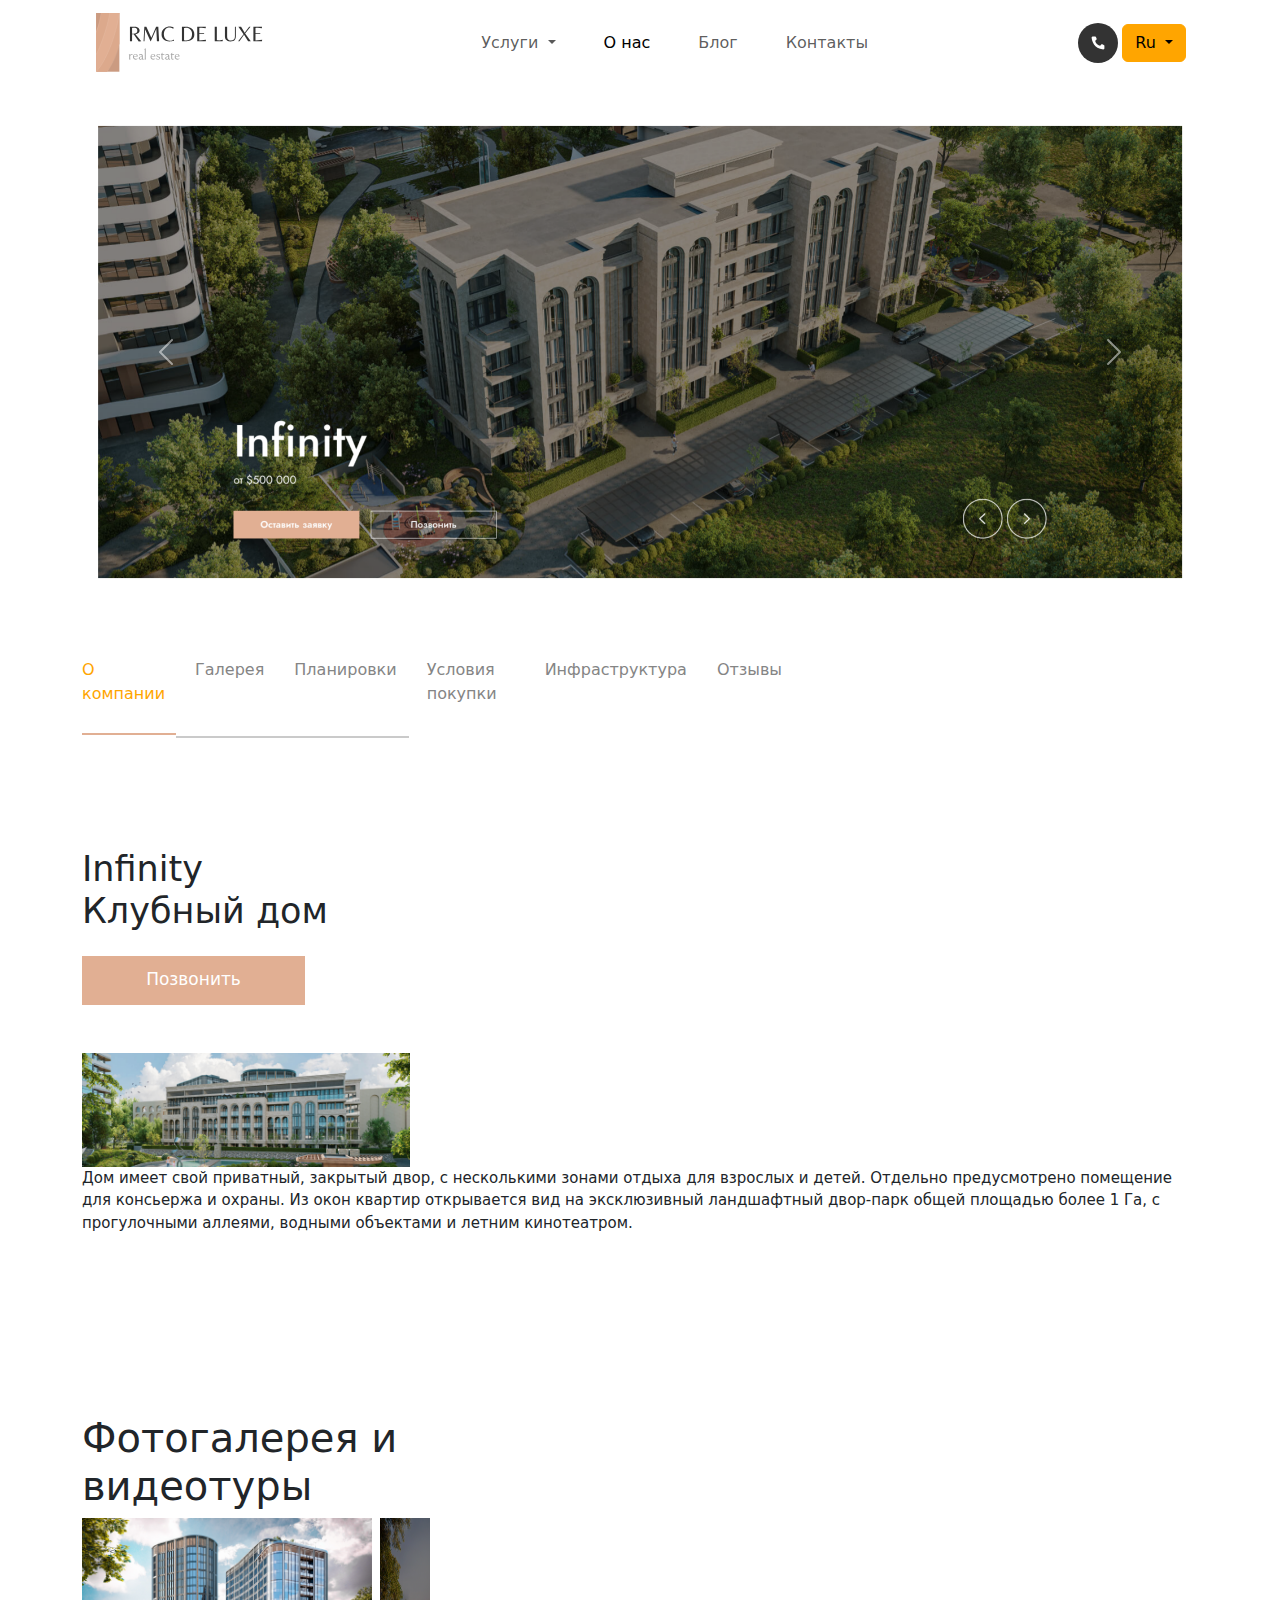
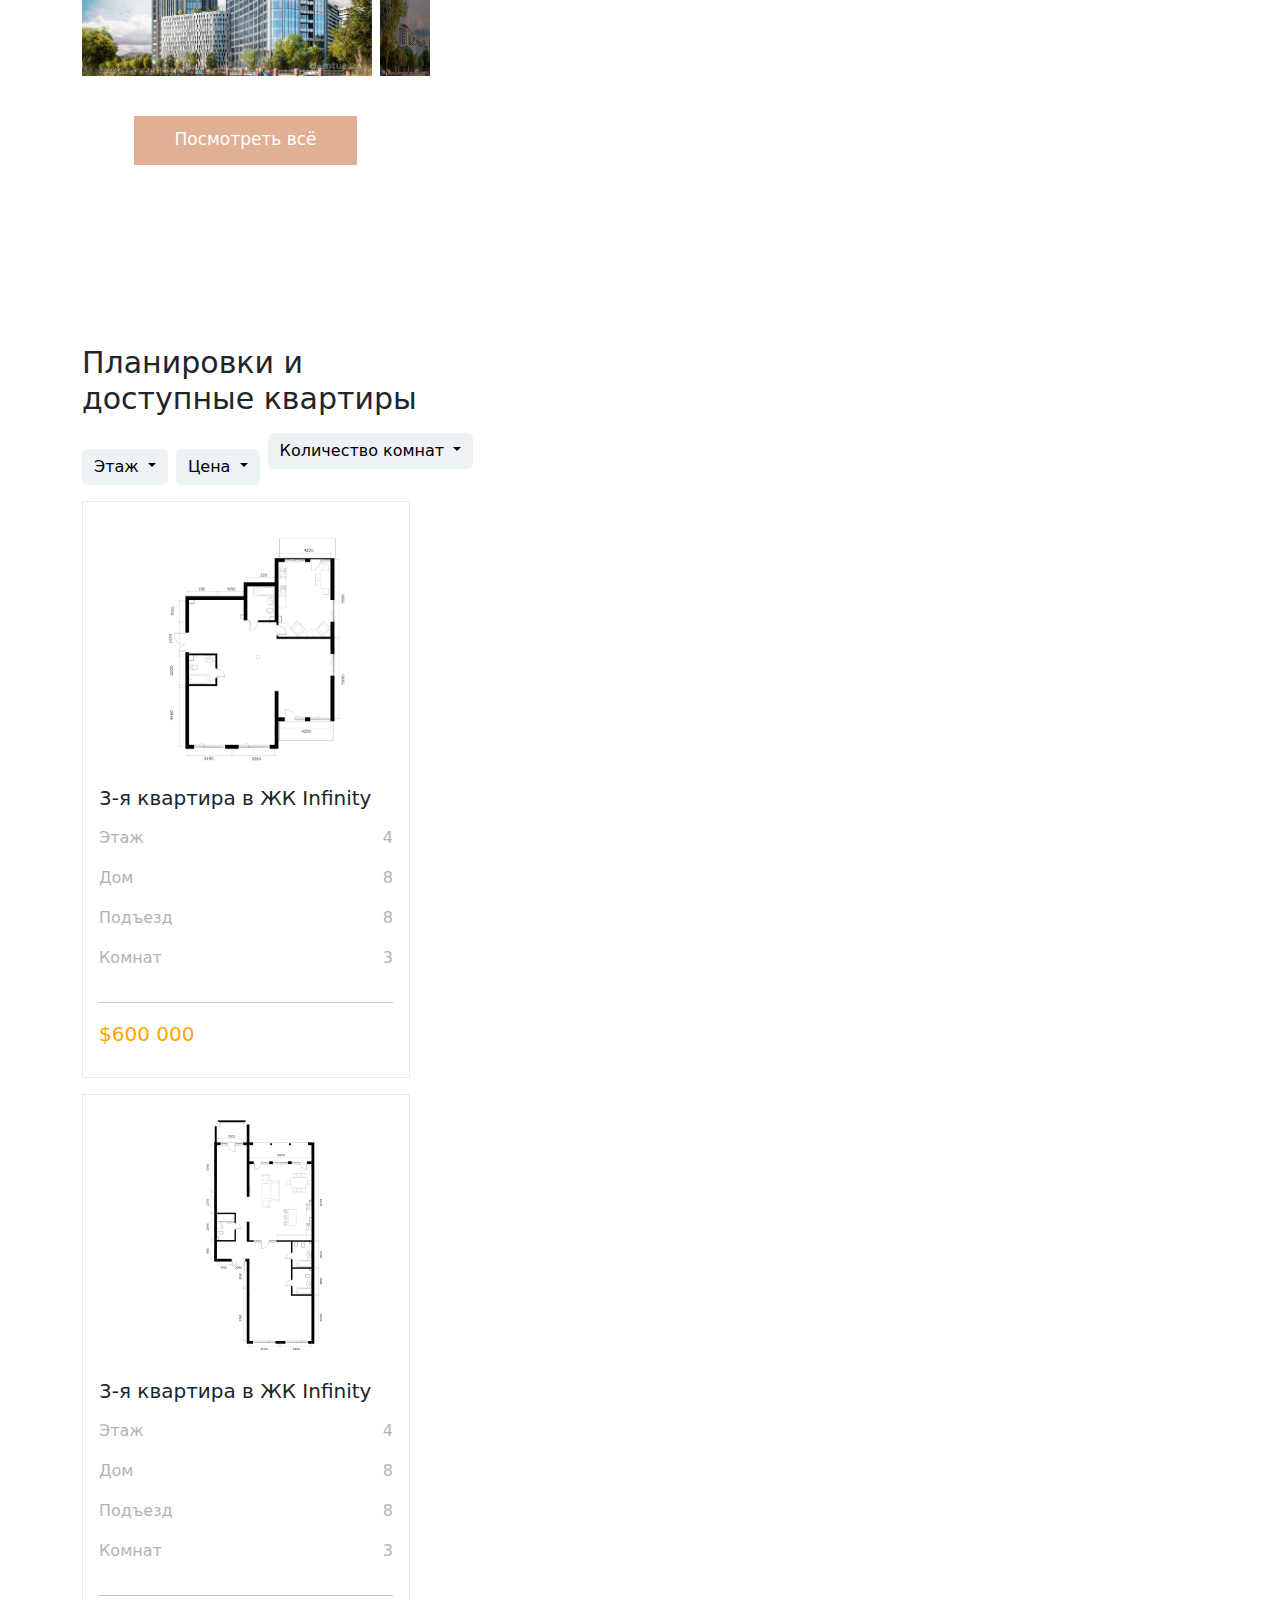
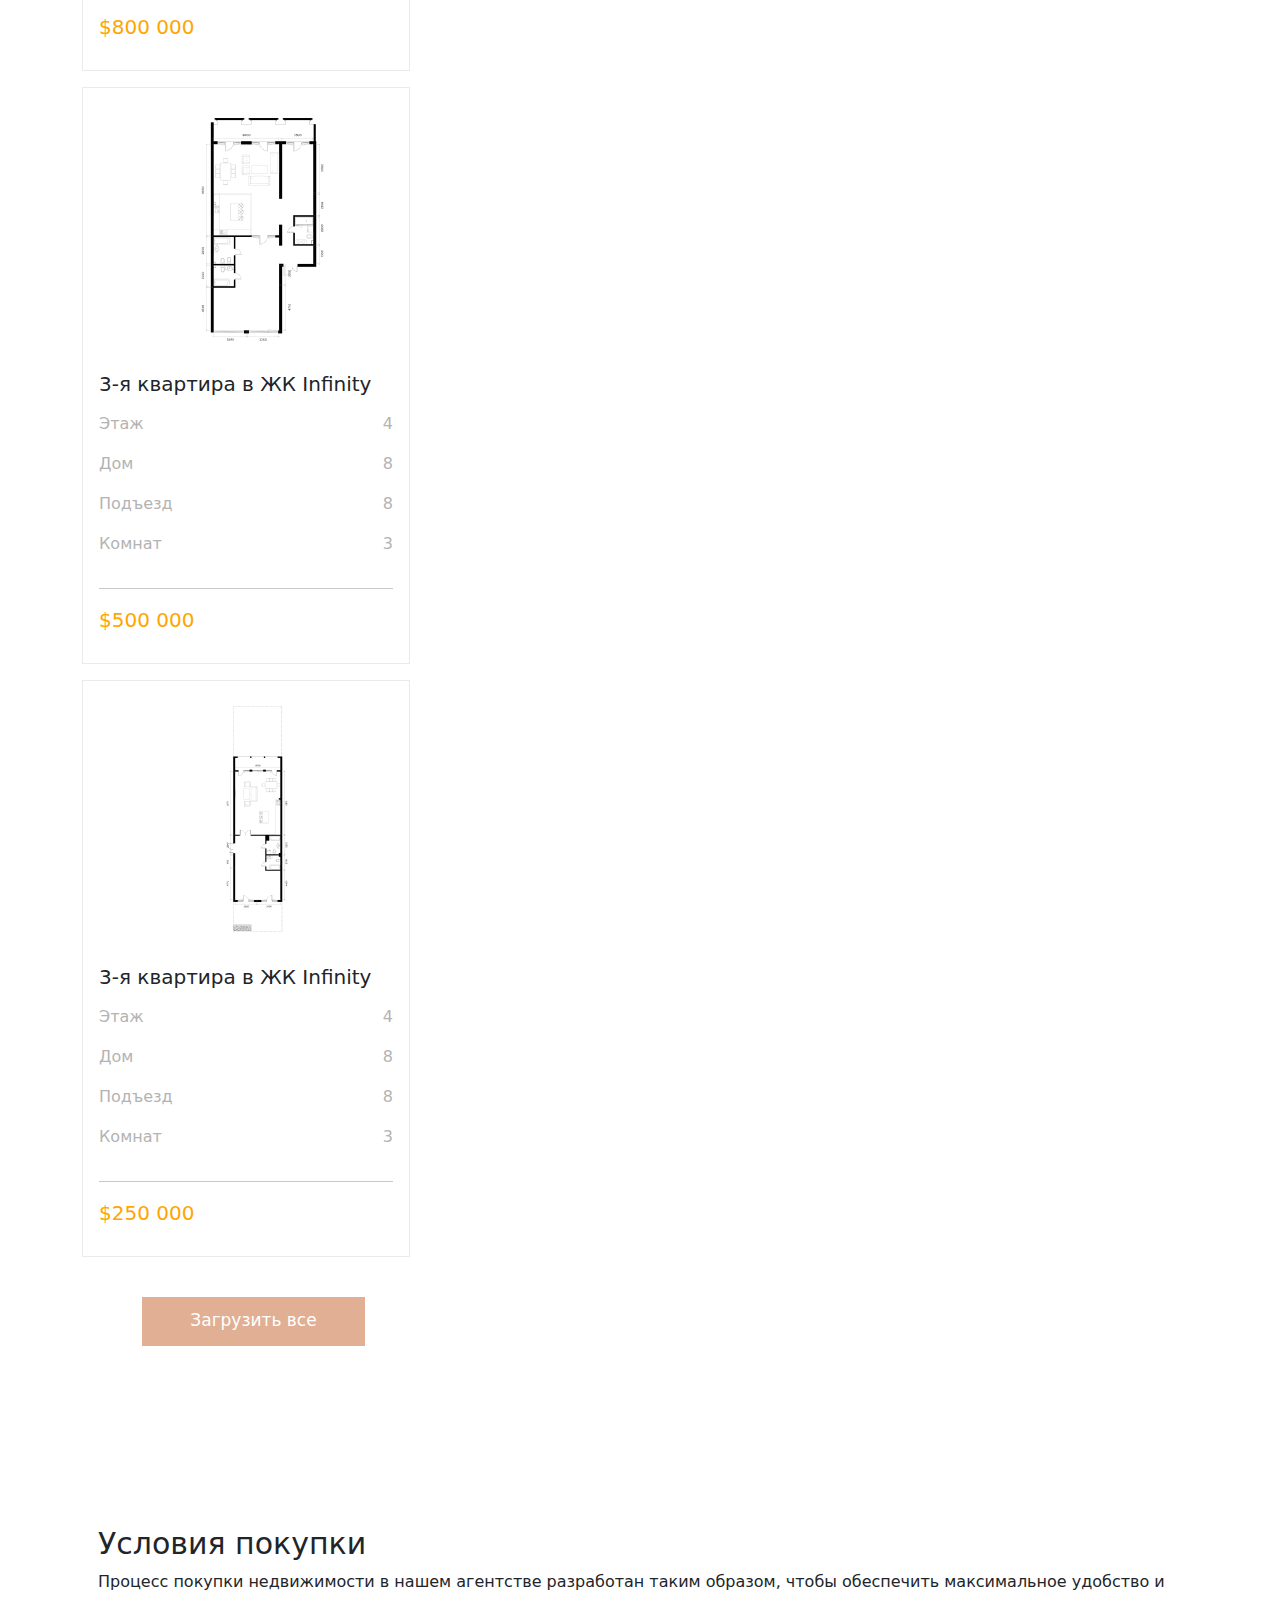
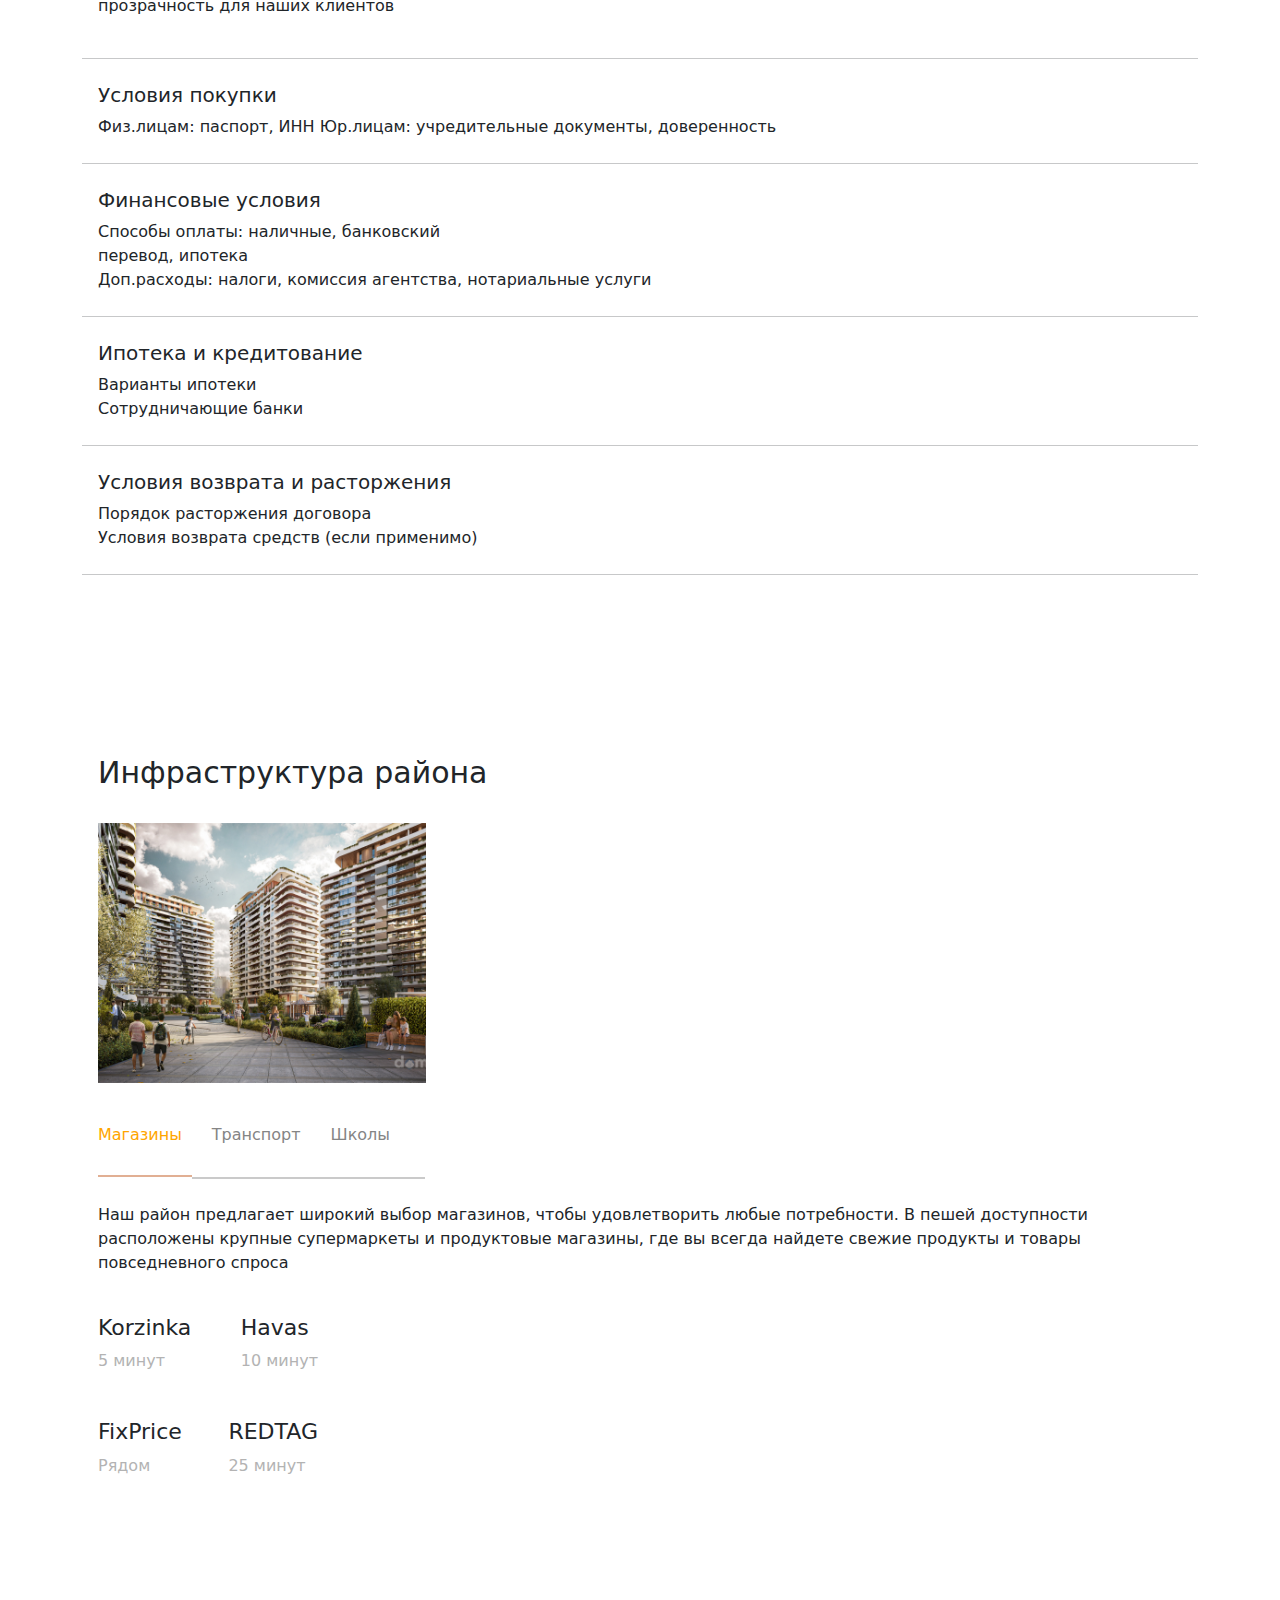
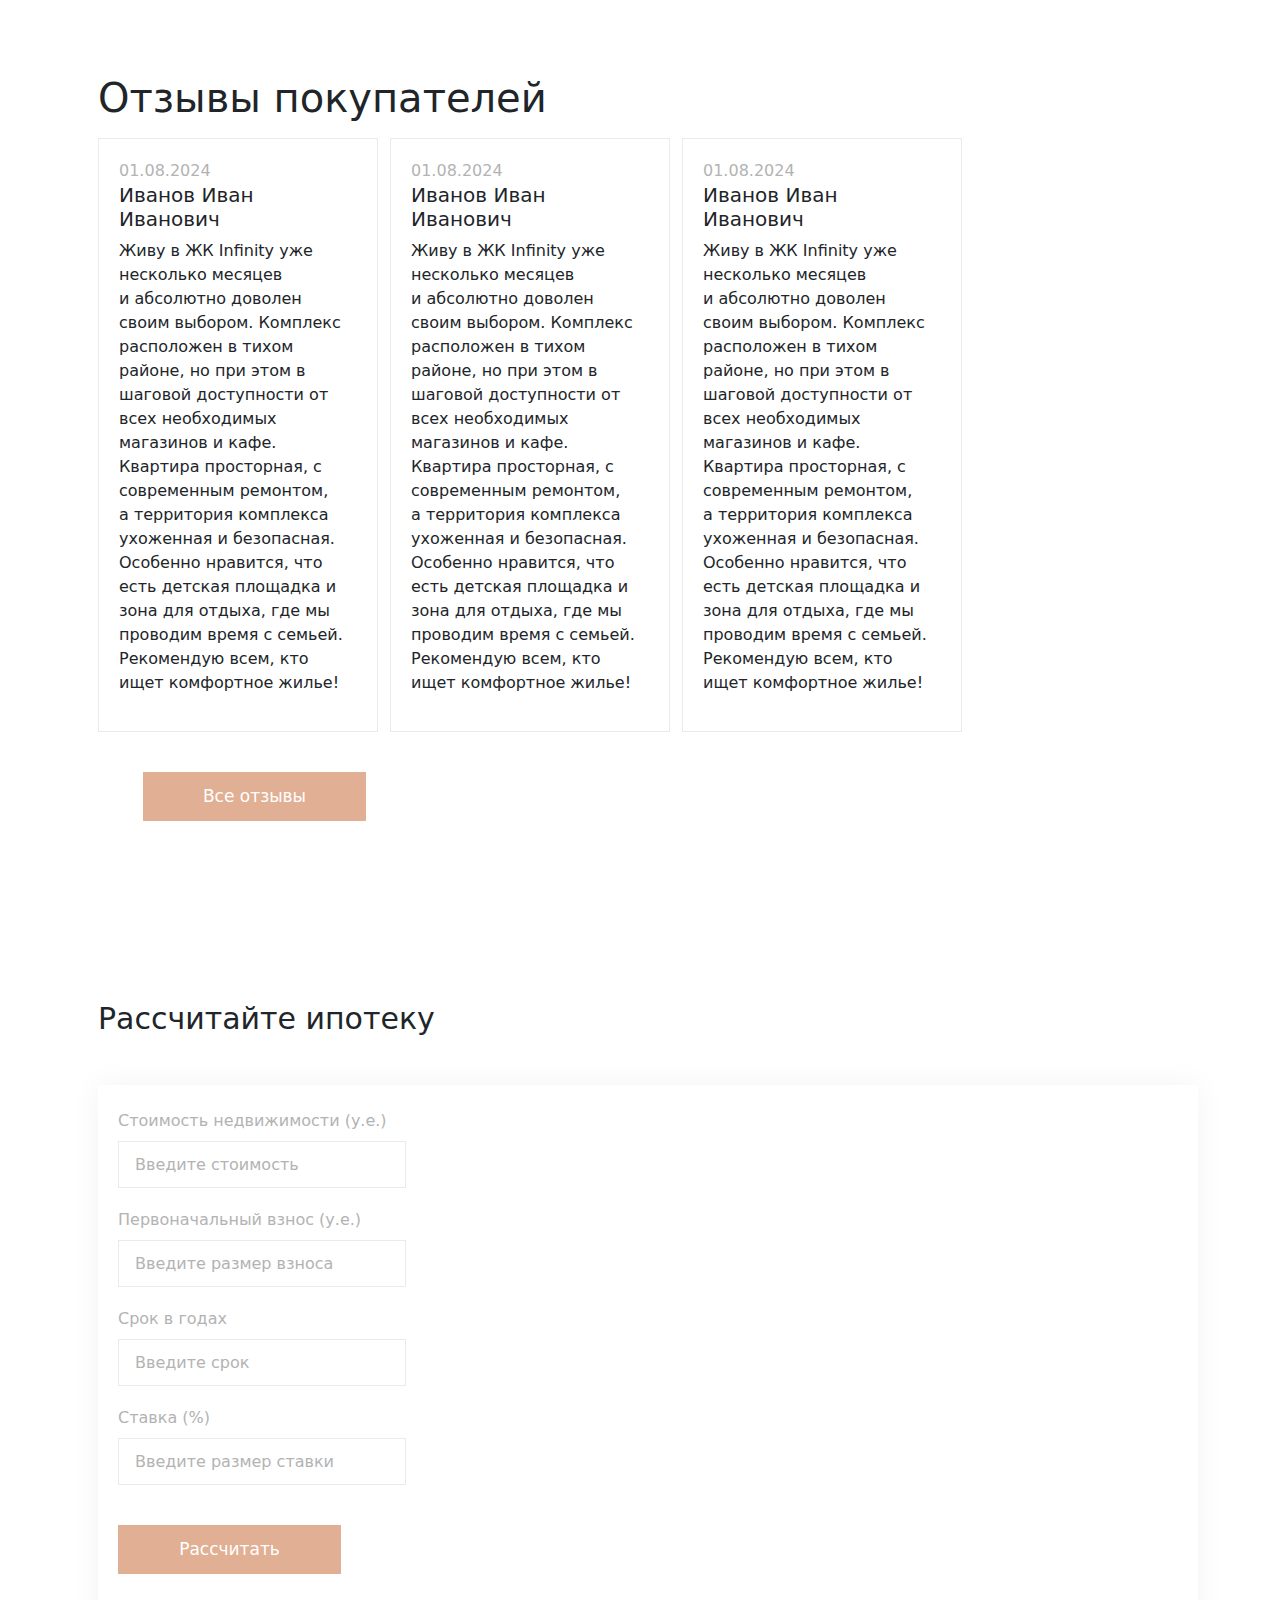
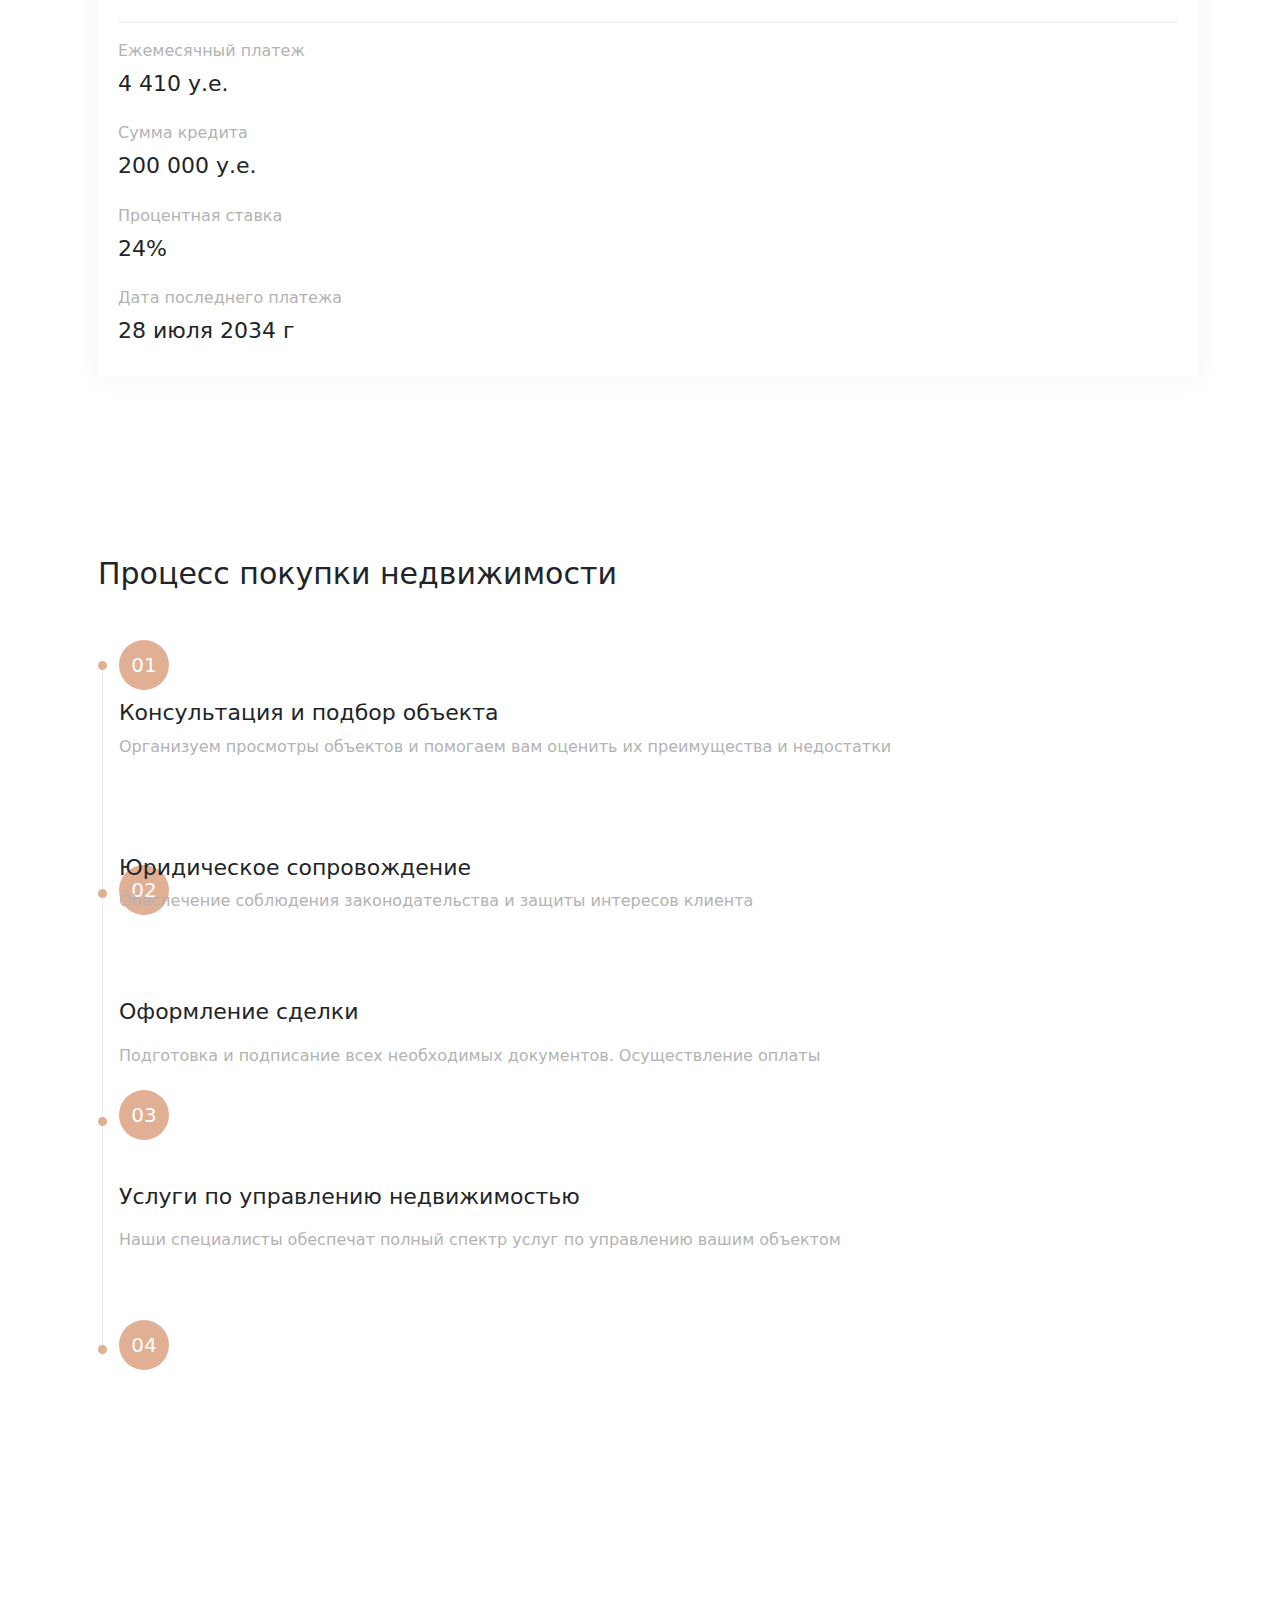
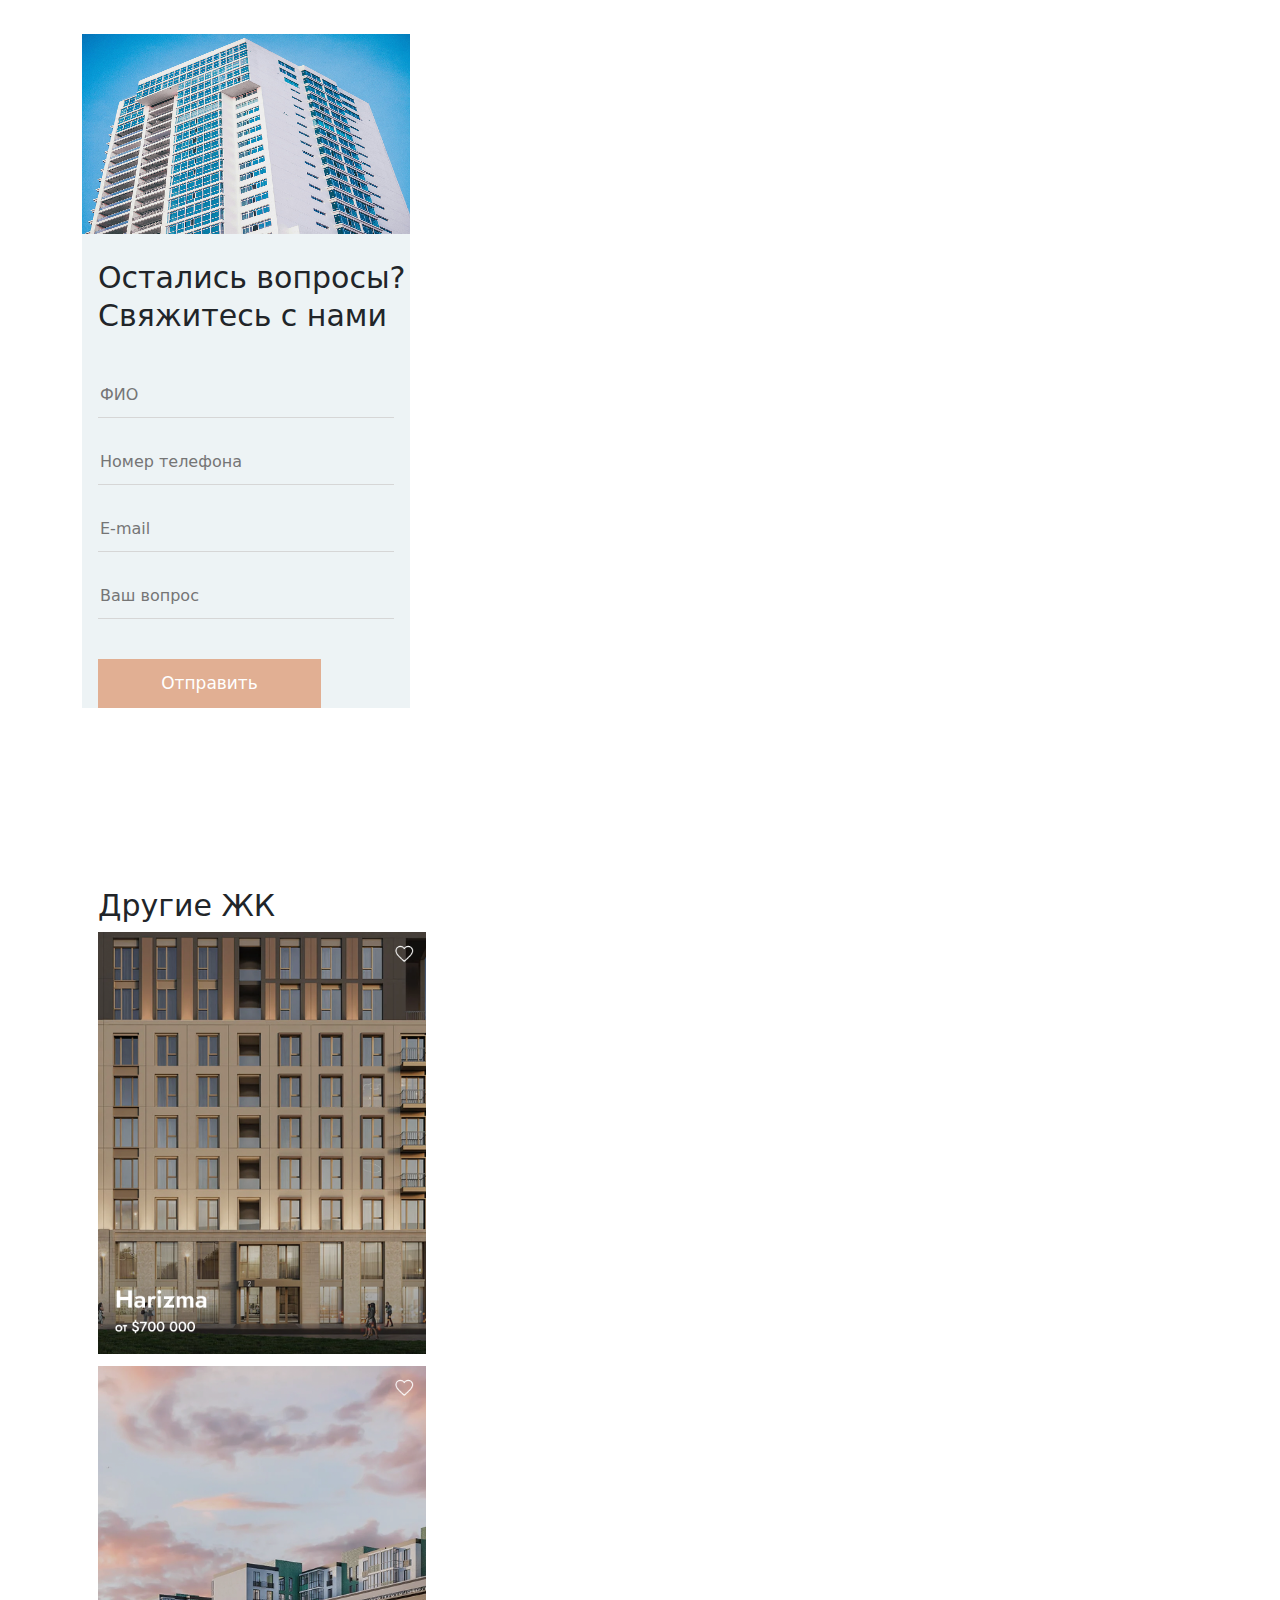
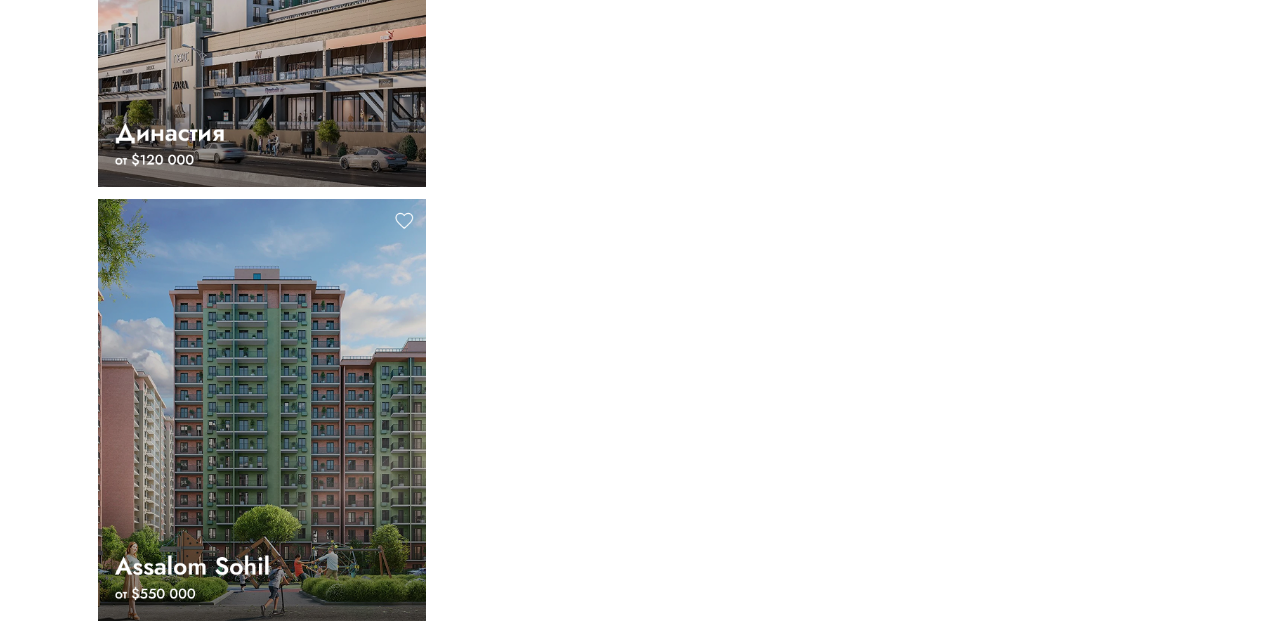
==== index.html @ fe8dc297 "add html file name" ====
<!DOCTYPE html>
<html lang="en">
<head>
  <meta charset="UTF-8">
  <meta name="viewport" content="width=device-width, initial-scale=1.0">
  <title>Document</title>
  <link rel="preconnect" href="https://fonts.googleapis.com">
  <link rel="preconnect" href="https://fonts.gstatic.com" crossorigin>
  <link href="https://fonts.googleapis.com/css2?family=Golos+Text:wght@400..900&family=Inter:ital,opsz,wght@0,14..32,100..900;1,14..32,100..900&family=Jost:ital,wght@0,100..900;1,100..900&family=Poppins:ital,wght@0,100;0,200;0,300;0,400;0,500;0,600;0,700;0,800;0,900;1,100;1,200;1,300;1,400;1,500;1,600;1,700;1,800;1,900&family=Rubik:ital,wght@0,300..900;1,300..900&display=swap" rel="stylesheet">
  <link rel="stylesheet" href="./css/main.css">
</head>
<body>
  
  <header>
    <div class="container">
      <nav class="navbar fixed-top">
        <div class="container">
          <a class="navbar-brand" href="./index.html">
            <img class="logo-pic" src="./images/logo.svg" alt="This is Deluxe company logo image">
          </a>
          <ul class="header-nav navbar-nav flex-row column-gap-5 pe-3">
            <li class="nav-item dropdown">
              <a class="nav-link dropdown-toggle" href="#" role="button" data-bs-toggle="dropdown" aria-expanded="false">
                Услуги
              </a>
              <ul class="dropdown-menu position-absolute">
                <li><a class="dropdown-item" href="#">Купить</a></li>
                <li><a class="dropdown-item" href="#">Арендовать</a></li>
                <li><a class="dropdown-item" href="#">Продать</a></li>
                <li><a class="dropdown-item" href="#">Оценка недвижимости</a></li>
              </ul>
            </li>
            <li class="nav-item">
              <a class="nav-link active" aria-current="page" href="#">О нас</a>
            </li>
            <li class="nav-item">
              <a class="nav-link" href="#">Блог</a>
            </li>
            <li class="nav-item">
              <a class="nav-link" href="#">Контакты</a>
            </li>
          </ul>
          <div class="hamburger-box d-flex align-items-center column-gap-1">
            <img class="header-icons" src="./images/search.svg" alt="This is search icon image" width="40"
            height="40">
            <img class="header-icons" src="./images/like.svg" alt="This is like icon image" width="40"
            height="40">
            <img class="header-call" src="./images/call.svg" alt="This is call icon image" width="40"
            height="40">
            <div class="header-dropdown dropdown">
              <button class="btn btn-secondary dropdown-toggle" type="button" data-bs-toggle="dropdown" aria-expanded="false">
                Ru
              </button>
              <ul class="dropdown-menu">
                <li class="dropdown-items"><a class="dropdown-item" href="#">RU</a></li>
                <li class="dropdown-items"><a class="dropdown-item" href="#">UZ</a></li>
                <li class="dropdown-items"><a class="dropdown-item" href="#">EN</a></li>
              </ul>
            </div>
            <button class="navbar-toggler d-flex justify-content-center align-items-center bg-dark rounded-circle" style="width: 40px; height: 40px;" type="button" data-bs-toggle="offcanvas" data-bs-target="#offcanvasNavbar" aria-controls="offcanvasNavbar" aria-label="Toggle navigation">
              <img src="./images/hamburger-icon.svg" alt="This is hamburger-icon image">
            </button>
          </div>
          <div class="offcanvas offcanvas-end" tabindex="-1" id="offcanvasNavbar" aria-labelledby="offcanvasNavbarLabel">
            <div class="offcanvas-header d-flex justify-content-between">
              <a class="offcanvas-title" href="./index.html" id="offcanvasNavbarLabel">
                <img class="logo-pic" src="./images/logo.svg" alt="">
              </a>
              <div class="hamburger-box d-flex align-items-center">
                <div class="dropdown">
                  <button class="btn btn-secondary dropdown-toggle" type="button" data-bs-toggle="dropdown" aria-expanded="false">
                    Ru
                  </button>
                  <ul class="dropdown-menu">
                    <li class="dropdown-items"><a class="dropdown-item" href="#">RU</a></li>
                    <li class="dropdown-items"><a class="dropdown-item" href="#">UZ</a></li>
                    <li class="dropdown-items"><a class="dropdown-item" href="#">EN</a></li>
                  </ul>
                </div>
                <button type="button" class="btn-close" data-bs-dismiss="offcanvas" aria-label="Close"></button>
              </div>
            </div>
            <div class="offcanvas-body">
              <ul class="navbar-nav justify-content-end flex-grow-1 pe-3">
                <li class="nav-item dropdown">
                  <a class="nav-link dropdown-toggle" href="#" role="button" data-bs-toggle="dropdown" aria-expanded="false">
                    Услуги
                  </a>
                  <ul class="dropdown-menu">
                    <li><a class="dropdown-item" href="#">Купить</a></li>
                    <li><a class="dropdown-item" href="#">Арендовать</a></li>
                    <li><a class="dropdown-item" href="#">Продать</a></li>
                    <li><a class="dropdown-item" href="#">Оценка недвижимости</a></li>
                  </ul>
                  <li class="nav-item">
                    <a class="nav-link active" aria-current="page" href="#">О нас</a>
                  </li>
                  <li class="nav-item">
                    <a class="nav-link" href="#">Блог</a>
                  </li>
                  <li class="nav-item">
                    <a class="nav-link" href="#">Контакты</a>
                  </li>
                </li>
              </ul>
              <div class="header-pic-box d-flex column-gap-2">
                <img class="header-icon" src="./images/search.svg" alt="This is search icon image">
                <img class="header-icon" src="./images/like.svg" alt="This is like icon image">
              </div>
            </div>
          </div>
        </div>
      </nav>
    </div>
  </header>
  
  
  <main class="site-main">
    <section class="hero">
      <div class="container">
        <div id="carouselExample" class="carousel slide">
          <div class="carousel-inner">
            <div class="carousel-item active">
              <img src="./images/header_image.png" class="hero__rasim d-block w-100" alt="...">
            </div>
            <div class="carousel-item">
              <img src="./images/header_image.png" class="hero__rasim d-block w-100" alt="...">
            </div>
            <div class="carousel-item">
              <img src="./images/header_image.png" class="hero__rasim d-block w-100" alt="...">
            </div>
          </div>
          <button class="carousel-control-prev" type="button" data-bs-target="#carouselExample" data-bs-slide="prev">
            <span class="carousel-control-prev-icon" aria-hidden="true"></span>
            <span class="visually-hidden">Previous</span>
          </button>
          <button class="carousel-control-next" type="button" data-bs-target="#carouselExample" data-bs-slide="next">
            <span class="carousel-control-next-icon" aria-hidden="true"></span>
            <span class="visually-hidden">Next</span>
          </button>
        </div>
        
        <ul class="hero__list list-unstyled d-flex" style="column-gap: 30px; margin-top: 40px;">
          <li class="hero__item">
            <a href="./buildingpg.html" class="hero__link text-decoration-none text-secondary">О компании</a>
          </li>
          
          <li class="hero__item">
            <a href="./buildingpg.html" class="hero__link text-decoration-none text-dark">Галерея</a>
          </li>
          
          <li class="hero__item">
            <a href="./buildingpg.html" class="hero__link text-decoration-none text-dark">Планировки</a>
          </li>

          <li class="hero__item">
            <a href="./buildingpg.html" class="hero__link text-decoration-none text-dark">Условия покупки</a>
          </li>

          <li class="hero__item">
            <a href="./buildingpg.html" class="hero__link text-decoration-none text-dark">Инфраструктура</a>
          </li>

          <li class="hero__item">
            <a href="./buildingpg.html" class="hero__link text-decoration-none text-dark">Отзывы</a>
          </li>
        </ul>
        <div class="gh d-flex">
          <span class="lina">
            <img src="./images/Rectangle 4.svg" alt="" class="lina__pic">
          </span>
          <span class="gg"></span>
        </div>
      </div>
    </section>
    
    <section class="infiniti">
      <div class="container">
        <div class="infiniti__wrapper">
          <h1 class="infiniti__text" style="font-size: 35px; margin-top: 102px;">
            Infinity <br> Клубный дом
          </h1>
          <a href="./buildingpg.html" class="infiniti__link">Позвонить</a>
          
          <div class="infiniti__box">
            <img src="./images/imag_main.png" alt="" class="infiniti__pic mt-5">
            <p class="infinite__deck" style="font-size: 15px; ">
              Дом имеет свой приватный, закрытый двор, с несколькими зонами отдыха для взрослых и детей. Отдельно предусмотрено помещение для консьержа и охраны. Из окон квартир открывается вид на эксклюзивный ландшафтный двор-парк общей площадью более 1 Га, с прогулочными аллеями, водными объектами и летним кинотеатром.
            </p>
          </div>
          
          <div class="foto__box" style="margin-top: 180px; font-size: 30px;">
            <h1 class="foto__text">
              Фотогалерея и <br> видеотуры
            </h1>
            <div class="foto__images d-flex column-gap-2">
              <img src="./images/image_maintwo.png" alt="" class="foto__pic">
              <img src="./images/Rectangle 56.png" alt="" class="foto__picc">
            </div>
            <a href="./buildingpg.html" class="foto__link text-white">Посмотреть всё</a>
          </div>
        </div>
      </div>
    </section>
    
    <section class="plan">
      <div class="container">
        <div class="plan__wrapper">
          <h1 class="plan__text" style="font-size: 30px; margin-top: 180px;">
            Планировки и <br> доступные квартиры
          </h1>
          
          <div class="plan__box">
            <div class="box__on d-flex flex-wrap column-gap-2">
              <div class="dropdown mt-4">
                <button class="plan__button btn btn-light dropdown-toggle" type="button" data-bs-toggle="dropdown" aria-expanded="false">
                  Этаж 
                </button>
                <ul class="dropdown-menu">
                  <!-- <li><a class="dropdown-item" href="#">Action</a></li>
                  <li><a class="dropdown-item" href="#">Another action</a></li>
                  <li><a class="dropdown-item" href="#">Something else here</a></li> -->
                </ul>
              </div>
              
              <div class="box__two">
                <div class="dropdown mt-4">
                  <button class="plan__button btn btn-light dropdown-toggle" type="button" data-bs-toggle="dropdown" aria-expanded="false">
                    Цена
                  </button>
                  <ul class="dropdown-menu">
                    <!-- <li><a class="dropdown-item" href="#">Action</a></li>
                    <li><a class="dropdown-item" href="#">Another action</a></li>
                    <li><a class="dropdown-item" href="#">Something else here</a></li> -->
                  </ul>
                </div>
              </div>
              
              <div class="dropdown mt-2">
                <button class="plan__button btn btn-light dropdown-toggle" type="button" data-bs-toggle="dropdown" aria-expanded="false">
                  Количество комнат
                </button>
                <ul class="dropdown-menu">
                  <!-- <li><a class="dropdown-item" href="#">Action</a></li>
                  <li><a class="dropdown-item" href="#">Another action</a></li>
                  <li><a class="dropdown-item" href="#">Something else here</a></li> -->
                </ul>
              </div>
            </div>
          </div>
          <ul class="plan__title list-unstyled mt-3">
            <li class="plan__list">
              <img src="./images/plan 1.png" alt="" class="plan__pic">
              <h3 class="plan__nmadr" style="font-size: 20px; margin-top: 16px;">3-я квартира в ЖК Infinity</h3>
              <div class="etaj d-flex justify-content-between mt-3">
                <p class="etaj__p text-info">Этаж</p>
                <p class="etaj__number text-info">4</p>
              </div>
              <div class="etaj d-flex justify-content-between">
                <p class="etaj__p text-info">Дом</p>
                <p class="etaj__number text-info">8</p>
              </div>
              <div class="etaj d-flex justify-content-between">
                <p class="etaj__p text-info">Подъезд</p>
                <p class="etaj__number text-info">8</p>
              </div>
              <div class="etaj d-flex justify-content-between">
                <p class="etaj__p text-info">Комнат</p>
                <p class="etaj__number text-info">3</p>
              </div>
              <hr>
              <p class="link__plan text-secondary" style="font-size: 20px;">$600 000</p>
            </li>
          </ul>
          
          <ul class="plan__title list-unstyled mt-3">
            <li class="plan__list">
              <img src="./images/plan 2.png" alt="" class="plan__pic">
              <h3 class="plan__nmadr" style="font-size: 20px; margin-top: 16px;">3-я квартира в ЖК Infinity</h3>
              <div class="etaj d-flex justify-content-between mt-3">
                <p class="etaj__p text-info">Этаж</p>
                <p class="etaj__number text-info">4</p>
              </div>
              <div class="etaj d-flex justify-content-between">
                <p class="etaj__p text-info">Дом</p>
                <p class="etaj__number text-info">8</p>
              </div>
              <div class="etaj d-flex justify-content-between">
                <p class="etaj__p text-info">Подъезд</p>
                <p class="etaj__number text-info">8</p>
              </div>
              <div class="etaj d-flex justify-content-between">
                <p class="etaj__p text-info">Комнат</p>
                <p class="etaj__number text-info">3</p>
              </div>
              <hr>
              <p class="link__plan text-secondary" style="font-size: 20px;">$800 000</p>
            </li>
          </ul>
          
          <ul class="plan__title list-unstyled mt-3">
            <li class="plan__list">
              <img src="./images/plan 3.png" alt="" class="plan__pic">
              <h3 class="plan__nmadr" style="font-size: 20px; margin-top: 16px;">3-я квартира в ЖК Infinity</h3>
              <div class="etaj d-flex justify-content-between mt-3">
                <p class="etaj__p text-info">Этаж</p>
                <p class="etaj__number text-info">4</p>
              </div>
              <div class="etaj d-flex justify-content-between">
                <p class="etaj__p text-info">Дом</p>
                <p class="etaj__number text-info">8</p>
              </div>
              <div class="etaj d-flex justify-content-between">
                <p class="etaj__p text-info">Подъезд</p>
                <p class="etaj__number text-info">8</p>
              </div>
              <div class="etaj d-flex justify-content-between">
                <p class="etaj__p text-info">Комнат</p>
                <p class="etaj__number text-info">3</p>
              </div>
              <hr>
              <p class="link__plan text-secondary" style="font-size: 20px;">$500 000</p>
            </li>
          </ul>
          
          <ul class="plan__title list-unstyled mt-3">
            <li class="plan__list">
              <img src="./images/plan 4.png" alt="" class="plan__pic">
              <h3 class="plan__nmadr" style="font-size: 20px; margin-top: 16px;">3-я квартира в ЖК Infinity</h3>
              <div class="etaj d-flex justify-content-between mt-3">
                <p class="etaj__p text-info">Этаж</p>
                <p class="etaj__number text-info">4</p>
              </div>
              <div class="etaj d-flex justify-content-between">
                <p class="etaj__p text-info">Дом</p>
                <p class="etaj__number text-info">8</p>
              </div>
              <div class="etaj d-flex justify-content-between">
                <p class="etaj__p text-info">Подъезд</p>
                <p class="etaj__number text-info">8</p>
              </div>
              <div class="etaj d-flex justify-content-between">
                <p class="etaj__p text-info">Комнат</p>
                <p class="etaj__number text-info">3</p>
              </div>
              <hr>
              <p class="link__plan text-secondary" style="font-size: 20px;">$250 000</p>
            </li>
          </ul>
          <a href="" class="plan__linkk">Загрузить все</a>
        </div>
      </div>
    </div>
  </section>
  
  <section class="sotibolish">
    <div class="container">
      <div class="sotibolish__wrapper">
        <h1 class="sotbolish__text" style="font-size: 30px; margin-left: 16px; margin-top: 180px;">
          Условия покупки
        </h1>
        <p class="sotbolish__deck" style="margin-left: 16px;">
          Процесс покупки недвижимости в нашем агентстве разработан таким образом, чтобы обеспечить максимальное удобство и прозрачность для наших клиентов
        </p>
        <hr style="margin-top: 40px;">
        
        <h2 class="sotbolish__text mt-4" style="font-size: 20px; margin-left: 16px;">
          Условия покупки
        </h2>
        <p class="sotbolish__deck" style="margin-left: 16px;">
          Физ.лицам: паспорт, ИНН
          Юр.лицам: учредительные документы, доверенность
        </p>
        <hr style="margin-top: 24px;">
        
        <h2 class="sotbolish__text mt-4" style="font-size: 20px; margin-left: 16px;">
          Финансовые условия
        </h2>
        <p class="sotbolish__deck" style="margin-left: 16px;">
          
          Способы оплаты: наличные, банковский <br> перевод, ипотека <br>
          Доп.расходы: налоги, комиссия агентства, нотариальные услуги
        </p>
        <hr style="margin-top: 24px;">
        
        <h2 class="sotbolish__text mt-4" style="font-size: 20px; margin-left: 16px;">
          Ипотека и кредитование
        </h2>
        <p class="sotbolish__deck" style="margin-left: 16px;">
          Варианты ипотеки <br>
          Сотрудничающие банки
        </p>
        <hr style="margin-top: 24px;">
        
        <h2 class="sotbolish__text mt-4" style="font-size: 20px; margin-left: 16px;">
          Условия возврата и расторжения
        </h2>
        <p class="sotbolish__deck" style="margin-left: 16px;">
          Порядок расторжения договора <br>
          Условия возврата средств (если применимо)
        </p>
        <hr style="margin-top: 24px;">
      </div>
    </div>
  </section>
  
  <section class="rayon">
    <div class="container">
      <div class="rayon__wrapper" style="margin-left: 16px; margin-top: 180px;">
        <h1 class="rayon__text" style="font-size: 30px; ">
          Инфраструктура района
        </h1>
        
        <img src="./images/rayon img.png" alt="" class="rayon__image mt-4">
        
        <ul class="rayon__list list-unstyled d-flex" style="column-gap: 30px; margin-top: 40px;">
          <li class="rayon__item">
            <a href="./buildingpg.html" class="hero__link text-decoration-none text-secondary">Магазины</a>
          </li>
          
          <li class="rayon__item">
            <a href="./buildingpg.html" class="hero__link text-decoration-none text-dark">Транспорт</a>
          </li>
          
          <li class="rayon__item">
            <a href="./buildingpg.html" class="hero__link text-decoration-none text-dark">Школы</a>
          </li>
        </ul>
        <div class="gh d-flex">
          <span class="lina">
            <img src="./images/Rectangle 4.svg" alt="" class="lina__pic" style="margin-top: 1px;">
          </span>
          <span class="gg"></span>
        </div>
        
        <p class="rayon__deck mt-3">
          Наш район предлагает широкий выбор магазинов, чтобы удовлетворить любые потребности. В пешей доступности расположены крупные супермаркеты и продуктовые магазины, где вы всегда найдете свежие продукты и товары повседневного спроса
        </p>
        
        <ul class="rayon__toplam list-unstyled d-flex flex-wrap justify-content-between" style="width: 220px; margin-top: 40px; row-gap: 30px;">
          <li class="rayon__joy">
            <h2 class="rayon__joy-nom" style="font-size: 22px;">
              Korzinka
            </h2>
            <p class="rayon__joy-vaqt text-info">
              5 минут
            </p>
          </li>
          
          <li class="rayon__joy">
            <h2 class="rayon__joy-nom" style="font-size: 22px;">
              Havas
            </h2>
            <p class="rayon__joy-vaqt text-info">
              10 минут
            </p>
          </li>
          
          <li class="rayon__joy">
            <h2 class="rayon__joy-nom" style="font-size: 22px;">
              FixPrice
            </h2>
            <p class="rayon__joy-vaqt text-info">
              Рядом
            </p>
          </li>
          
          <li class="rayon__joy">
            <h2 class="rayon__joy-nom" style="font-size: 22px;">
              REDTAG
            </h2>
            <p class="rayon__joy-vaqt text-info">
              25 минут
            </p>
          </li>
        </ul>
      </div>
    </div>
  </section>
  
  <section class="sharxlar">
    <div class="container">
      <div class="sharxlar__wrapper" style="margin-left: 16px;">
        <h1 class="sharxlar__text" style="margin-top: 180px;">
          Отзывы покупателей
        </h1>
        
        <ul class="sharxlar__item list-unstyled mt-3">
          <li class="sharxlar__list">
            <p class="sharxlar__sana text-info">
              01.08.2024
            </p>
            <h2 class="sharxlar__ism" style="font-size: 20px;">
              Иванов Иван Иванович
            </h2>
            
            <p class="sharxlar__malumot">
              Живу в ЖК Infinity уже несколько месяцев и абсолютно доволен своим выбором. Комплекс расположен в тихом районе, но при этом в шаговой доступности от всех необходимых магазинов и кафе. Квартира просторная, с современным ремонтом, а территория комплекса ухоженная и безопасная. Особенно нравится, что есть детская площадка и зона для отдыха, где мы проводим время с семьей. Рекомендую всем, кто ищет комфортное жилье!
            </p>
          </li>
          
          <li class="sharxlar__list">
            <p class="sharxlar__sana text-info">
              01.08.2024
            </p>
            <h2 class="sharxlar__ism" style="font-size: 20px;">
              Иванов Иван Иванович
            </h2>
            
            <p class="sharxlar__malumot">
              Живу в ЖК Infinity уже несколько месяцев и абсолютно доволен своим выбором. Комплекс расположен в тихом районе, но при этом в шаговой доступности от всех необходимых магазинов и кафе. Квартира просторная, с современным ремонтом, а территория комплекса ухоженная и безопасная. Особенно нравится, что есть детская площадка и зона для отдыха, где мы проводим время с семьей. Рекомендую всем, кто ищет комфортное жилье!
            </p>
          </li>
          
          <li class="sharxlar__list">
            <p class="sharxlar__sana text-info">
              01.08.2024
            </p>
            <h2 class="sharxlar__ism" style="font-size: 20px;">
              Иванов Иван Иванович
            </h2>
            
            <p class="sharxlar__malumot">
              Живу в ЖК Infinity уже несколько месяцев и абсолютно доволен своим выбором. Комплекс расположен в тихом районе, но при этом в шаговой доступности от всех необходимых магазинов и кафе. Квартира просторная, с современным ремонтом, а территория комплекса ухоженная и безопасная. Особенно нравится, что есть детская площадка и зона для отдыха, где мы проводим время с семьей. Рекомендую всем, кто ищет комфортное жилье!
            </p>
          </li>
        </ul>
        <a href="" class="sharxlar__link">Все отзывы</a>
      </div>
    </div>
  </section>
  
  <section class="sotb-olish">
    <div class="container">
      <div class="sobt-olish__wrapper" style="margin-left: 16px;">
        <h1 class="sotb-olish" style="font-size: 30px; margin-top: 180px;">
          Рассчитайте ипотеку
        </h1>
        
        <form action="" class="sotb-olish__form mt-5">
          <p class="sotb-olish__deck text-info">
            Стоимость недвижимости (у.е.)
          </p>
          <input type="text" class="sotb-olish__input mt-2" placeholder="Введите стоимость">
          
          <p class="sotb-olish__deck text-info" style="margin-top: 20px;">
            Первоначальный взнос (у.е.)
          </p>
          <input type="text" class="sotb-olish__input mt-2" placeholder="Введите размер взноса">
          
          <p class="sotb-olish__deck text-info" style="margin-top: 20px;">
            Срок в годах
          </p>
          <input type="text" class="sotb-olish__input mt-2" placeholder="Введите срок">
          
          <p class="sotb-olish__deck text-info" style="margin-top: 20px;">
            Ставка (%)
          </p>
          <input type="text" class="sotb-olish__input mt-2" placeholder="Введите размер ставки">
          
          <a href="" class="sotb-olish__link">Рассчитать</a>
          
          <hr class="sotb-olish text-info mt-5">
          
          <p class="sotb-olish__deck m-0 text-info">
            Ежемесячный платеж
          </p>
          <h1 class="sotb-olish__text mt-2" style="font-size: 22px;">
            4 410 у.е.
          </h1>
          
          <p class="sotb-olish__deck m-0 mt-4 text-info">
            Сумма кредита
          </p>
          <h1 class="sotb-olish__text mt-2" style="font-size: 22px;">
            200 000 у.е.
          </h1>
          
          <p class="sotb-olish__deck m-0 mt-4 text-info">
            Процентная ставка
          </p>
          <h1 class="sotb-olish__text mt-2" style="font-size: 22px;">
            24%
          </h1>
          
          <p class="sotb-olish__deck m-0 mt-4 text-info">
            Дата последнего платежа
          </p>
          <h1 class="sotb-olish__text mt-2" style="font-size: 22px;">
            28 июля 2034 г
          </h1>
        </form>
      </div>
    </div>
  </section>
  
  <section class="uy-olish">
    <div class="container">
      <div class="uy-olish__wrapper" style="margin-left: 16px; margin-top: 180px;">
        <h1 class="uy-olish" style="font-size: 30px;">
          Процесс покупки недвижимости
        </h1>
        
        <div class="uy-olish__box d-flex">
          <div class="uy-olish__image">
            <img src="./images/lina.svg" alt="" class="uy-olish__pic" style="margin-top: 61px;">
          </div>
          
          <div class="uy-olish__gg position-relative">
            <p class="uy-olish__deck position-absolute">
              01
            </p>
            
            <h2 class="uy-olish__fgh" style="font-size: 22px;">
              Консультация и подбор объекта
            </h2>
            <p class="uy-olish__information text-info">
              Организуем просмотры объектов и помогаем вам оценить их преимущества и недостатки
            </p>

            <p class="uy-olish__deckk position-absolute">
              02
            </p>
            
            <h2 class="uy-olish__fgh j" style="font-size: 22px;">
              Юридическое сопровождение
            </h2>
            <p class="uy-olish__information i text-info">
              Обеспечение соблюдения законодательства и защиты интересов клиента
            </p>

            <p class="uy-olish__deckk h position-absolute">
              03
            </p>
            
            <h2 class="uy-olish__fgh q" style="font-size: 22px;">
              Оформление сделки
            </h2>
            <p class="uy-olish__information m text-info">
              Подготовка и подписание всех необходимых документов. Осуществление  оплаты
            </p>

            <p class="uy-olish__deckk u position-absolute">
              04
            </p>
            
            <h2 class="uy-olish__fgh g" style="font-size: 22px;">
              Услуги по управлению недвижимостью
            </h2>
            <p class="uy-olish__information s text-info">
              Наши специалисты обеспечат полный спектр услуг по управлению вашим объектом
            </p>
          </div>
        </div>
      </div>
    </div>
  </section>

  <section class="boglanish">
    <div class="container">
      <div class="boglanish__wrapper">
        <div class="boglanish__box">
          <img src="./images/Photo.png" alt="" class="boglanish__pic">
          <p class="boglanish__text" style="font-size: 30px; line-height: 38px; font-weight: 500; margin-left: 16px; margin-top: 25px;    ">
            Остались вопросы? Свяжитесь с нами
          </p>

          <form action="" class="boglanish__form">
            <input type="text" class="boglanish__input" placeholder="ФИО">

            <input type="text" class="boglanish__input" placeholder="Номер телефона">

            <input type="text" class="boglanish__input" placeholder="E-mail">

            <input type="text" class="boglanish__input" placeholder="Ваш вопрос">
          </form>

          <a href="" class="boglanish__link">Отправить</a>
        </div>
      </div>
    </div>
  </section>
  
  <section class="boshqa">
    <div class="container">
      <div class="boshqa__wrapper" style="margin-top: 180px; margin-left: 16px;">
        <h1 class="boshqa__text" style="font-size: 30px;">
          Другие ЖК
        </h1>

        <ul class="boshqa__item list-unstyled">
          <li class="boshqa__list">
            <img src="./images/Building 3.png" alt="" class="boshqa__pic">
          </li>

          <li class="boshqa__list">
            <img src="./images/Building 2.png" alt="" class="boshqa__pic">
          </li>

          <li class="boshqa__list">
            <img src="./images/Building 1.png" alt="" class="boshqa__pic">
          </li>
        </ul>
      </div>
    </div>
  </section>
</main>

<script src="https://cdn.jsdelivr.net/npm/bootstrap@5.3.3/dist/js/bootstrap.bundle.min.js"></script>
</body>
</html>
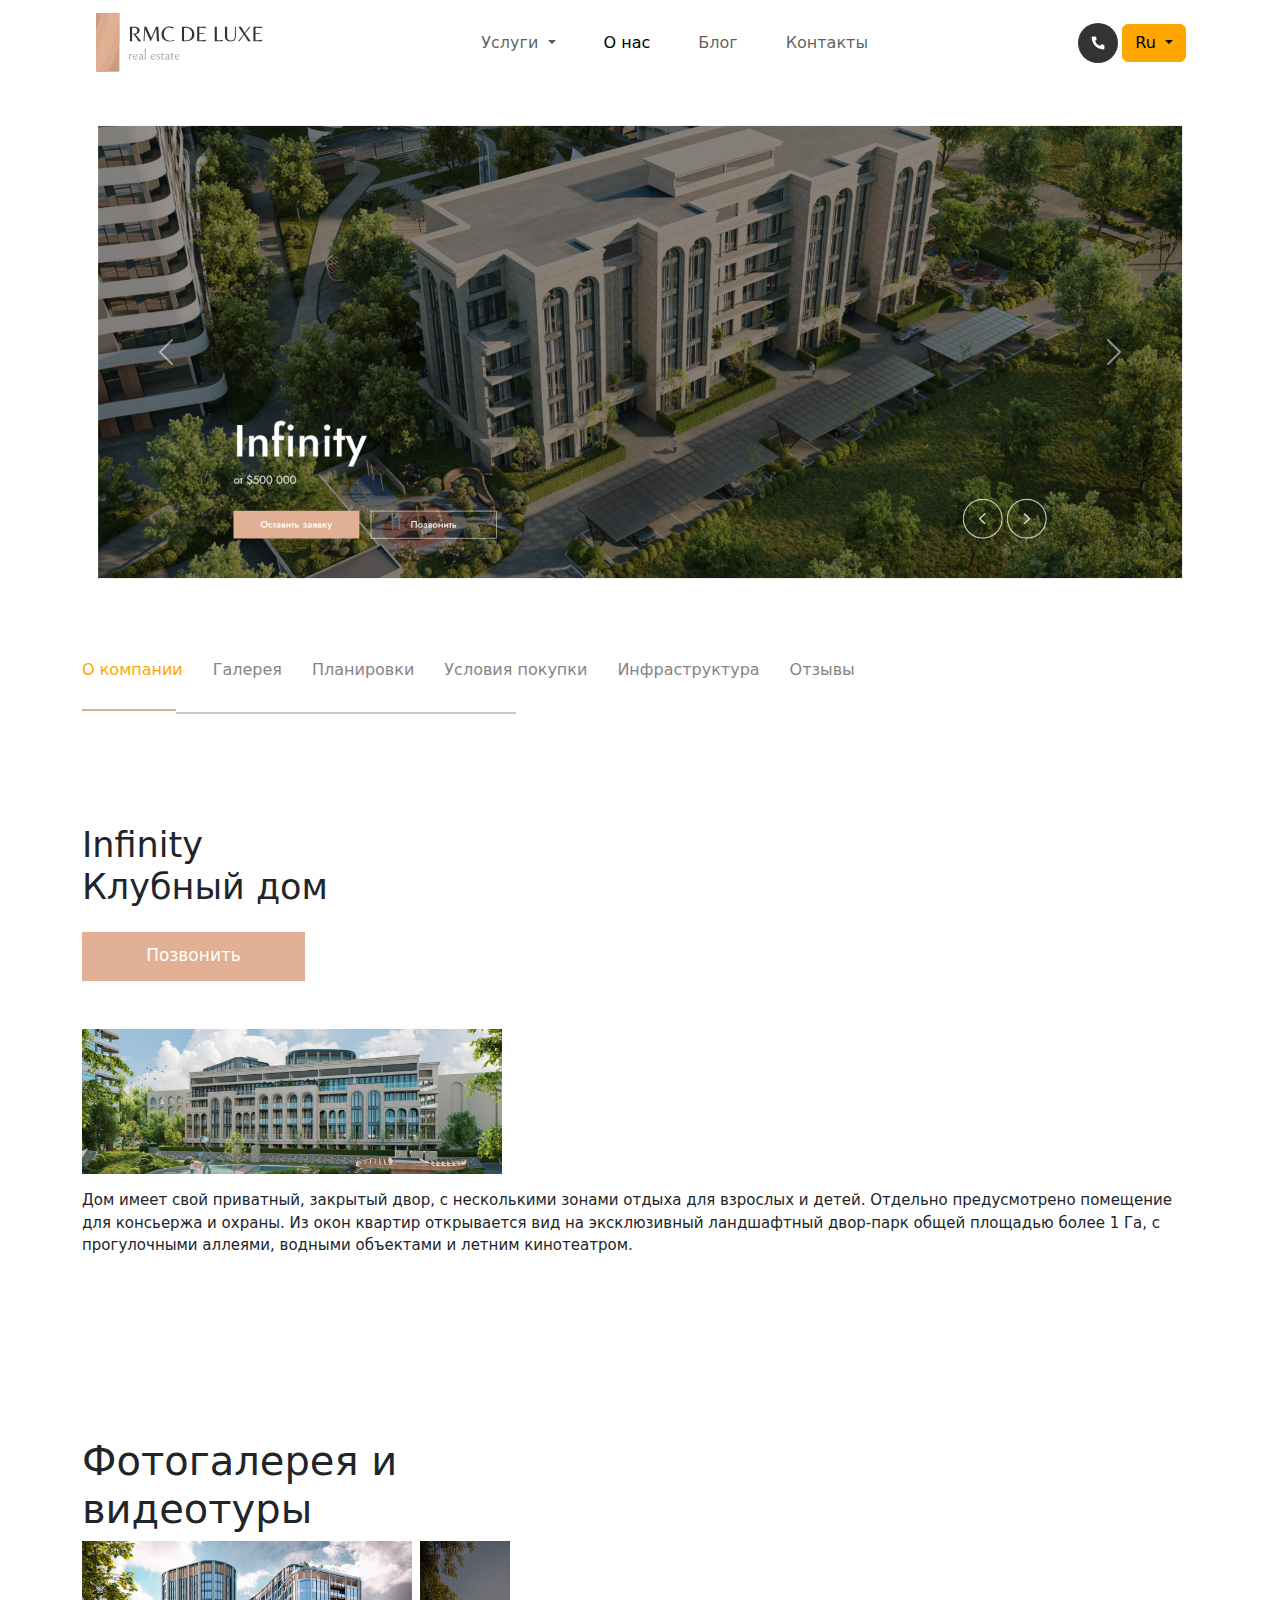
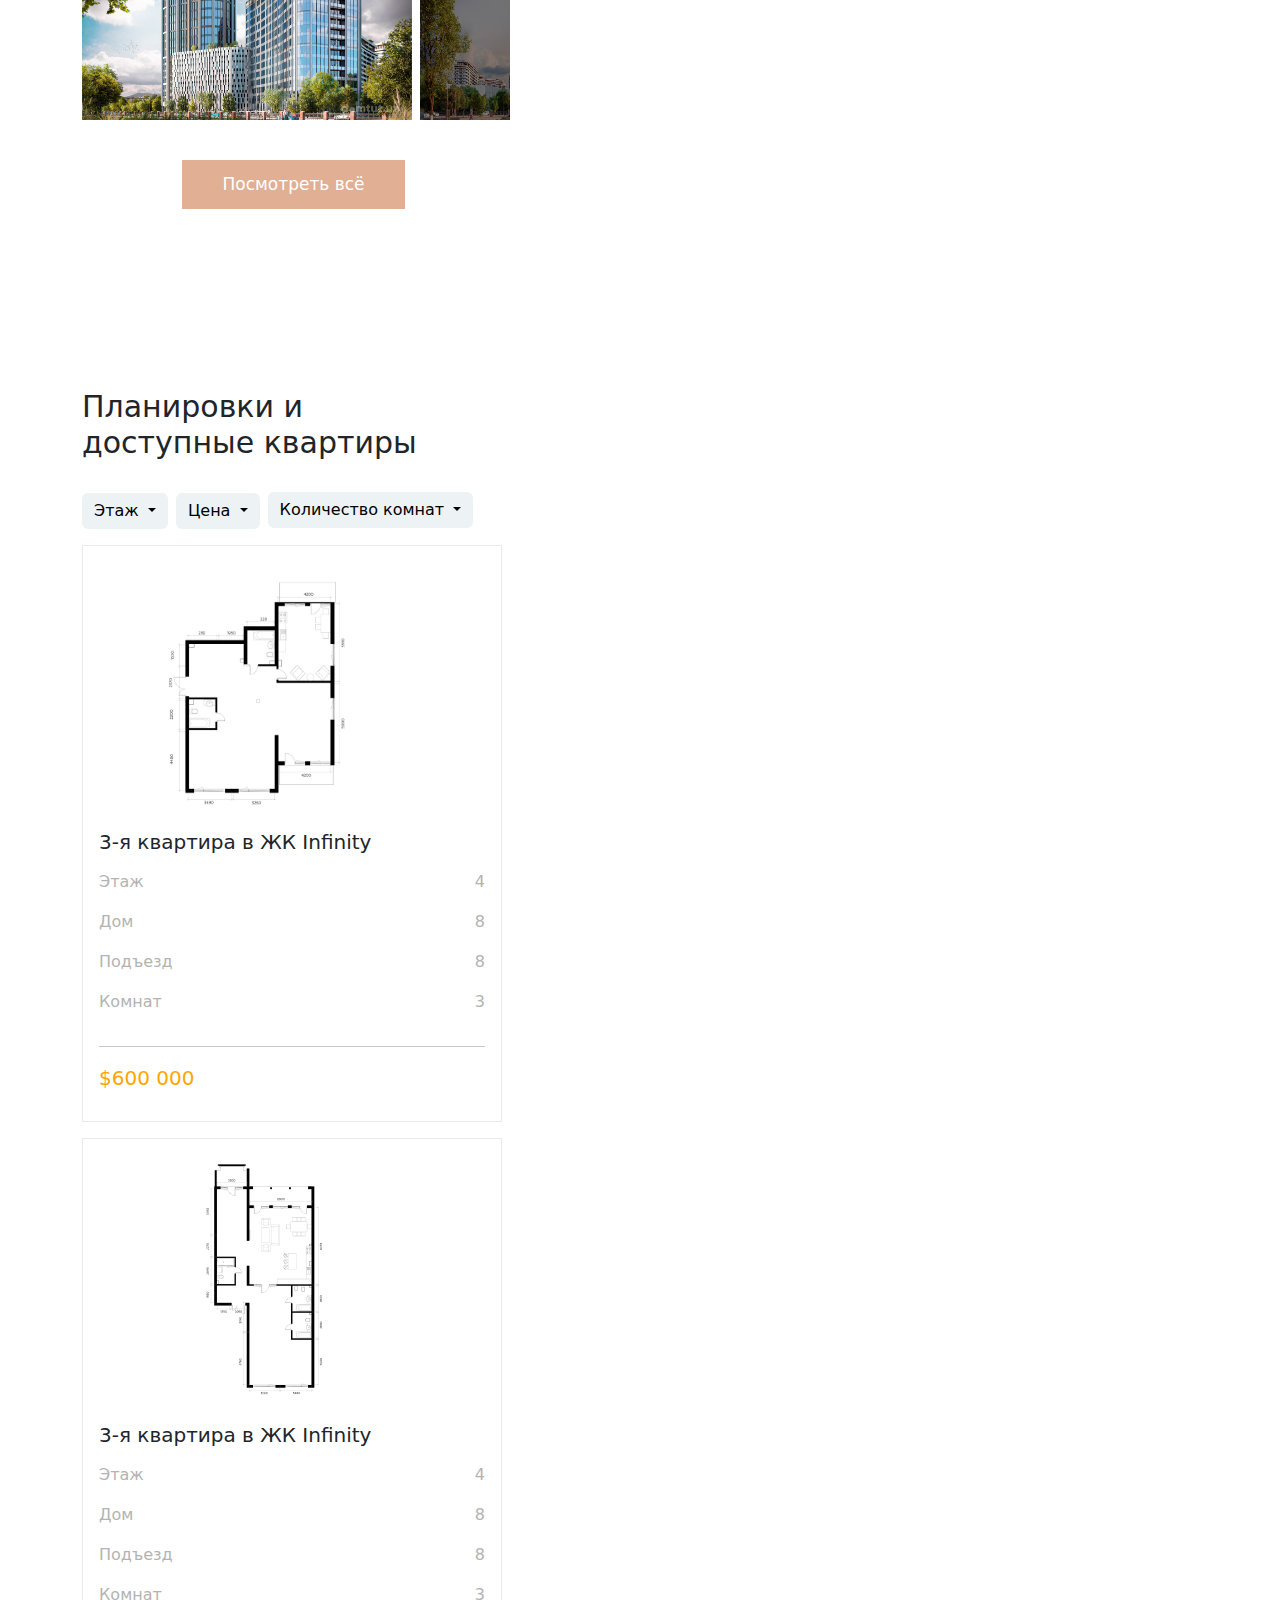
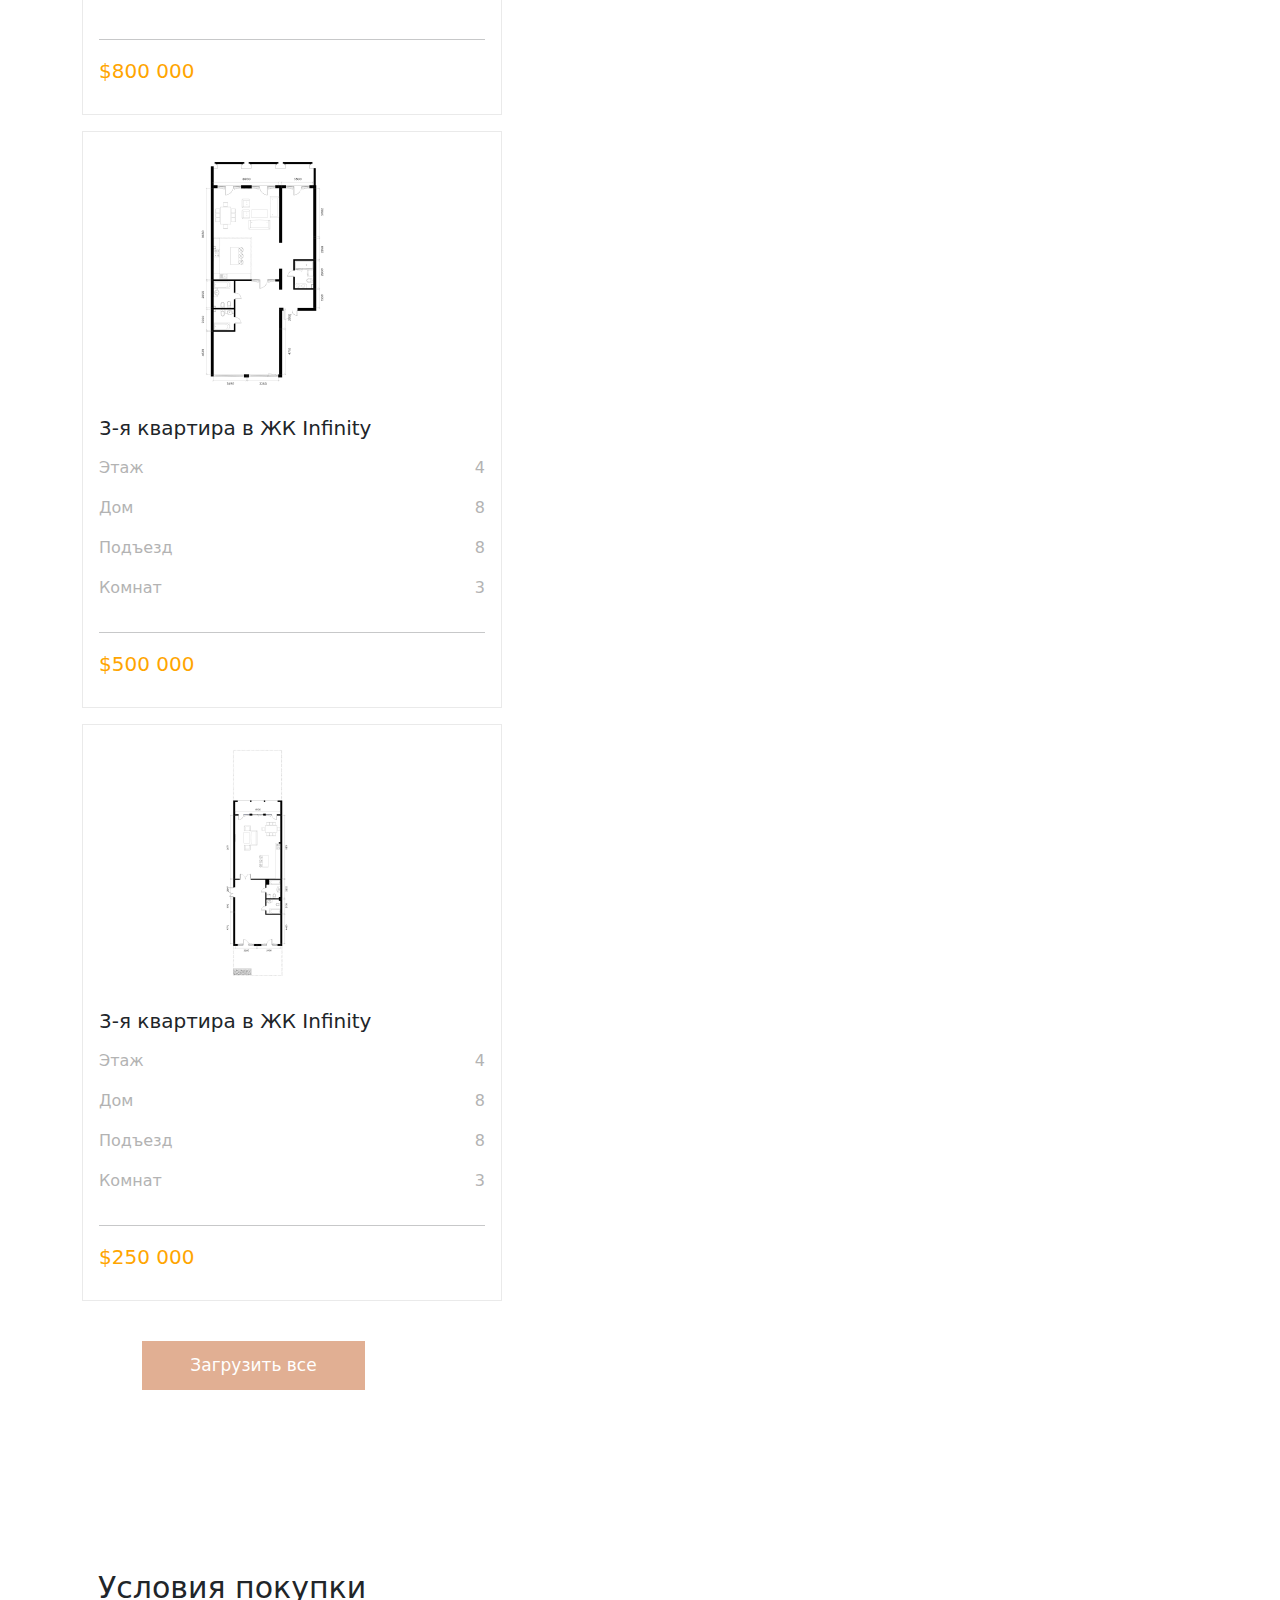
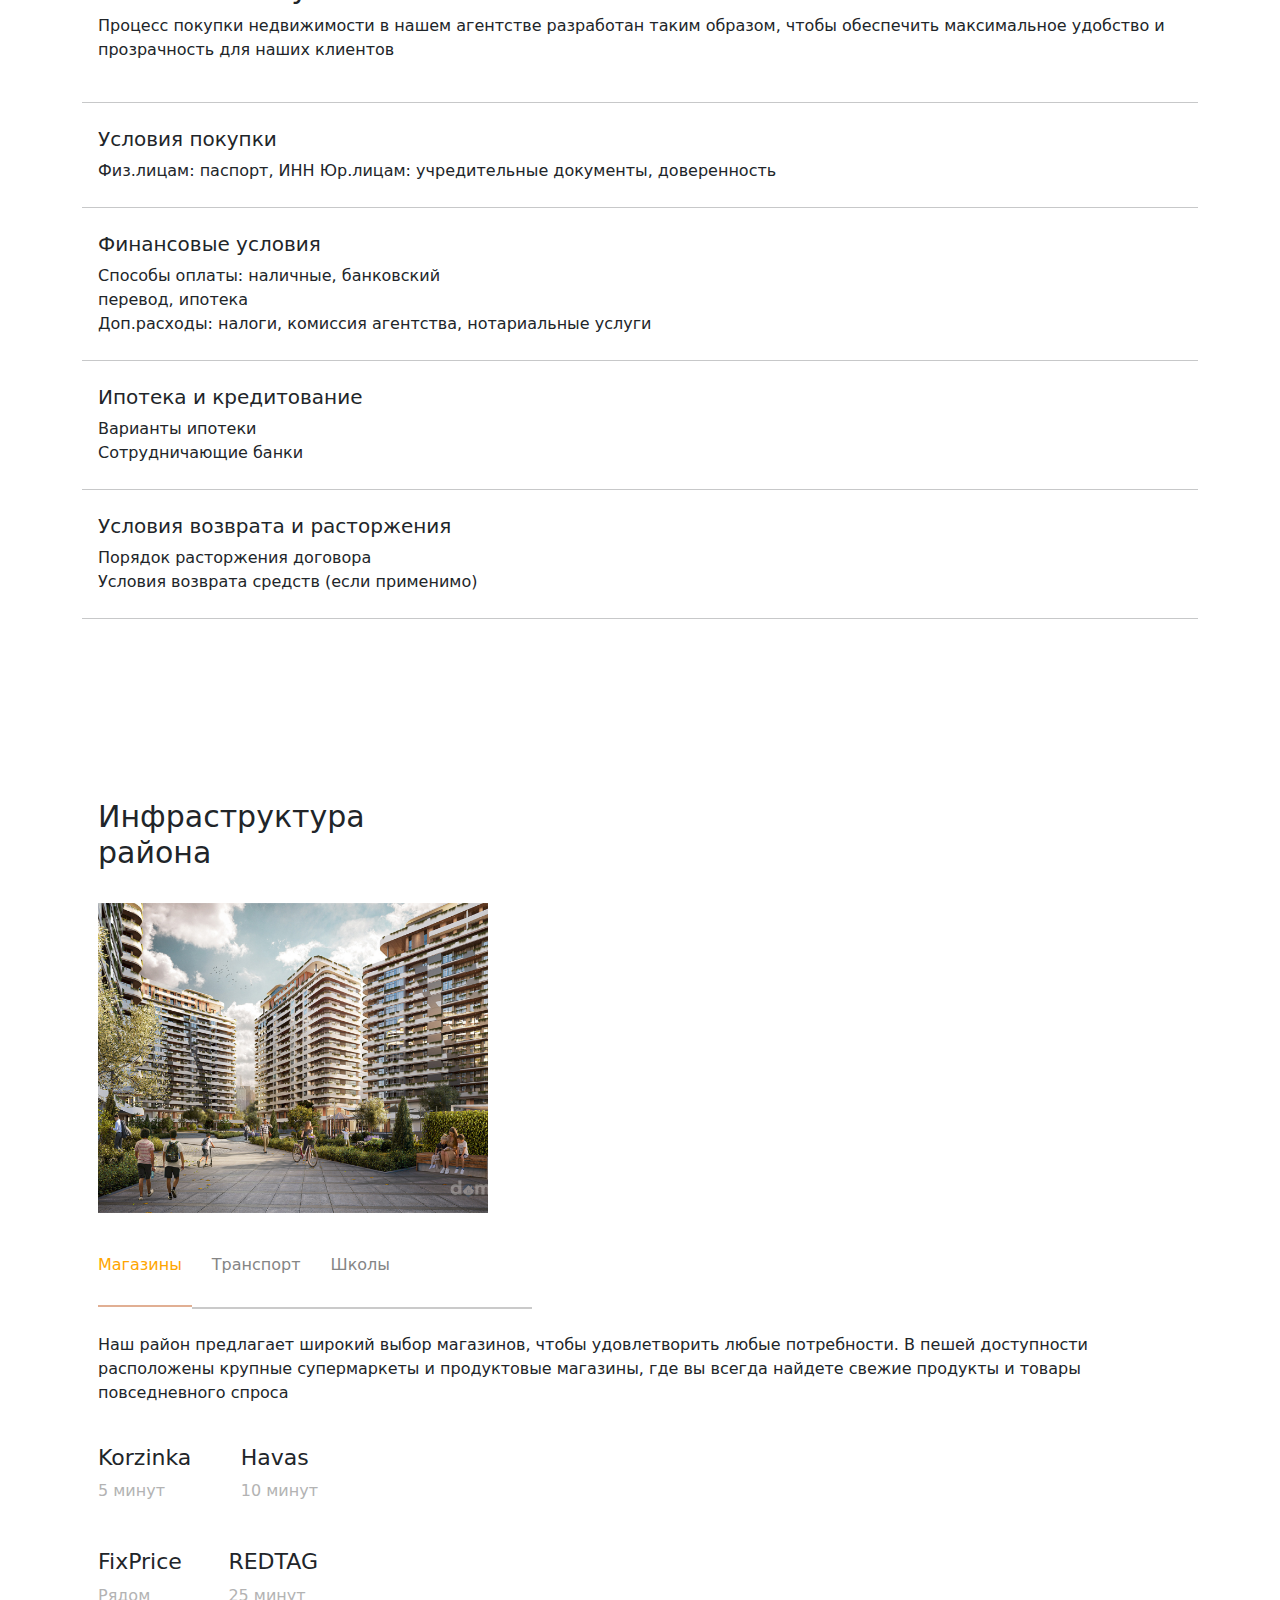
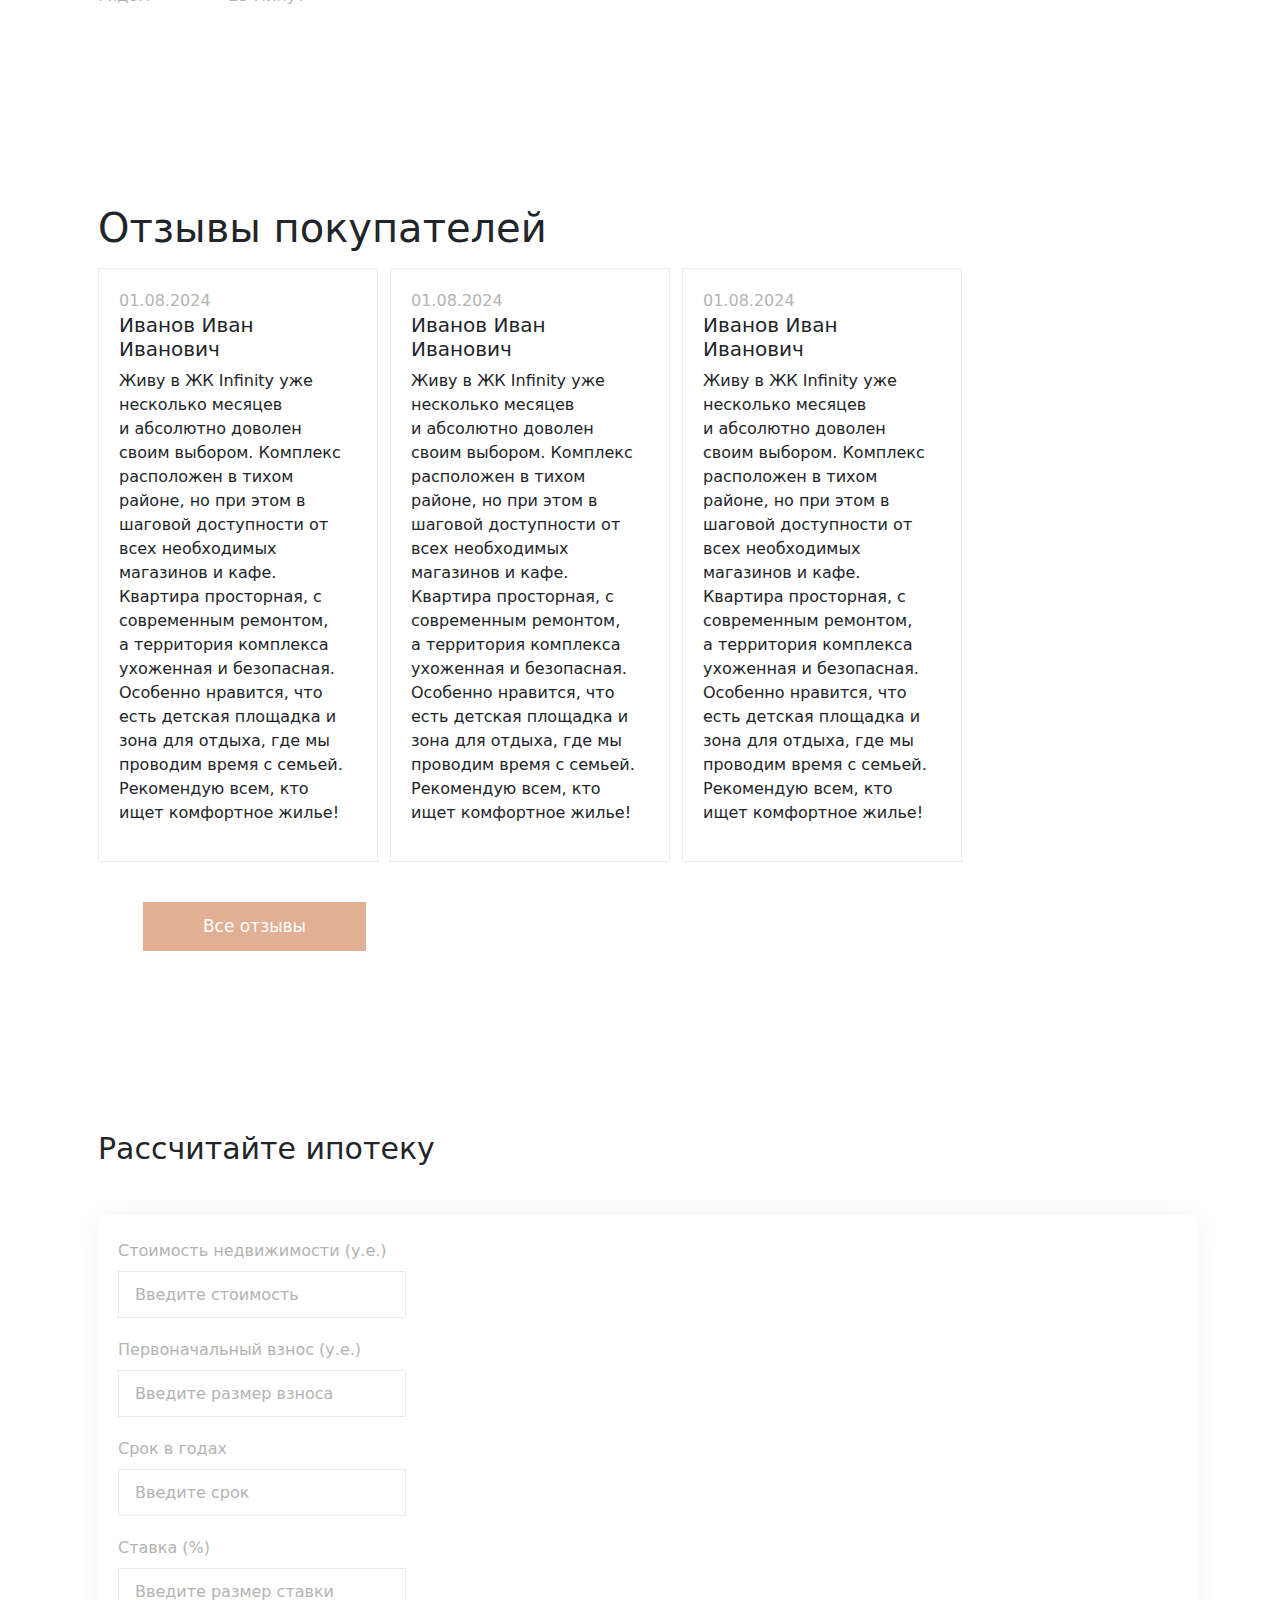
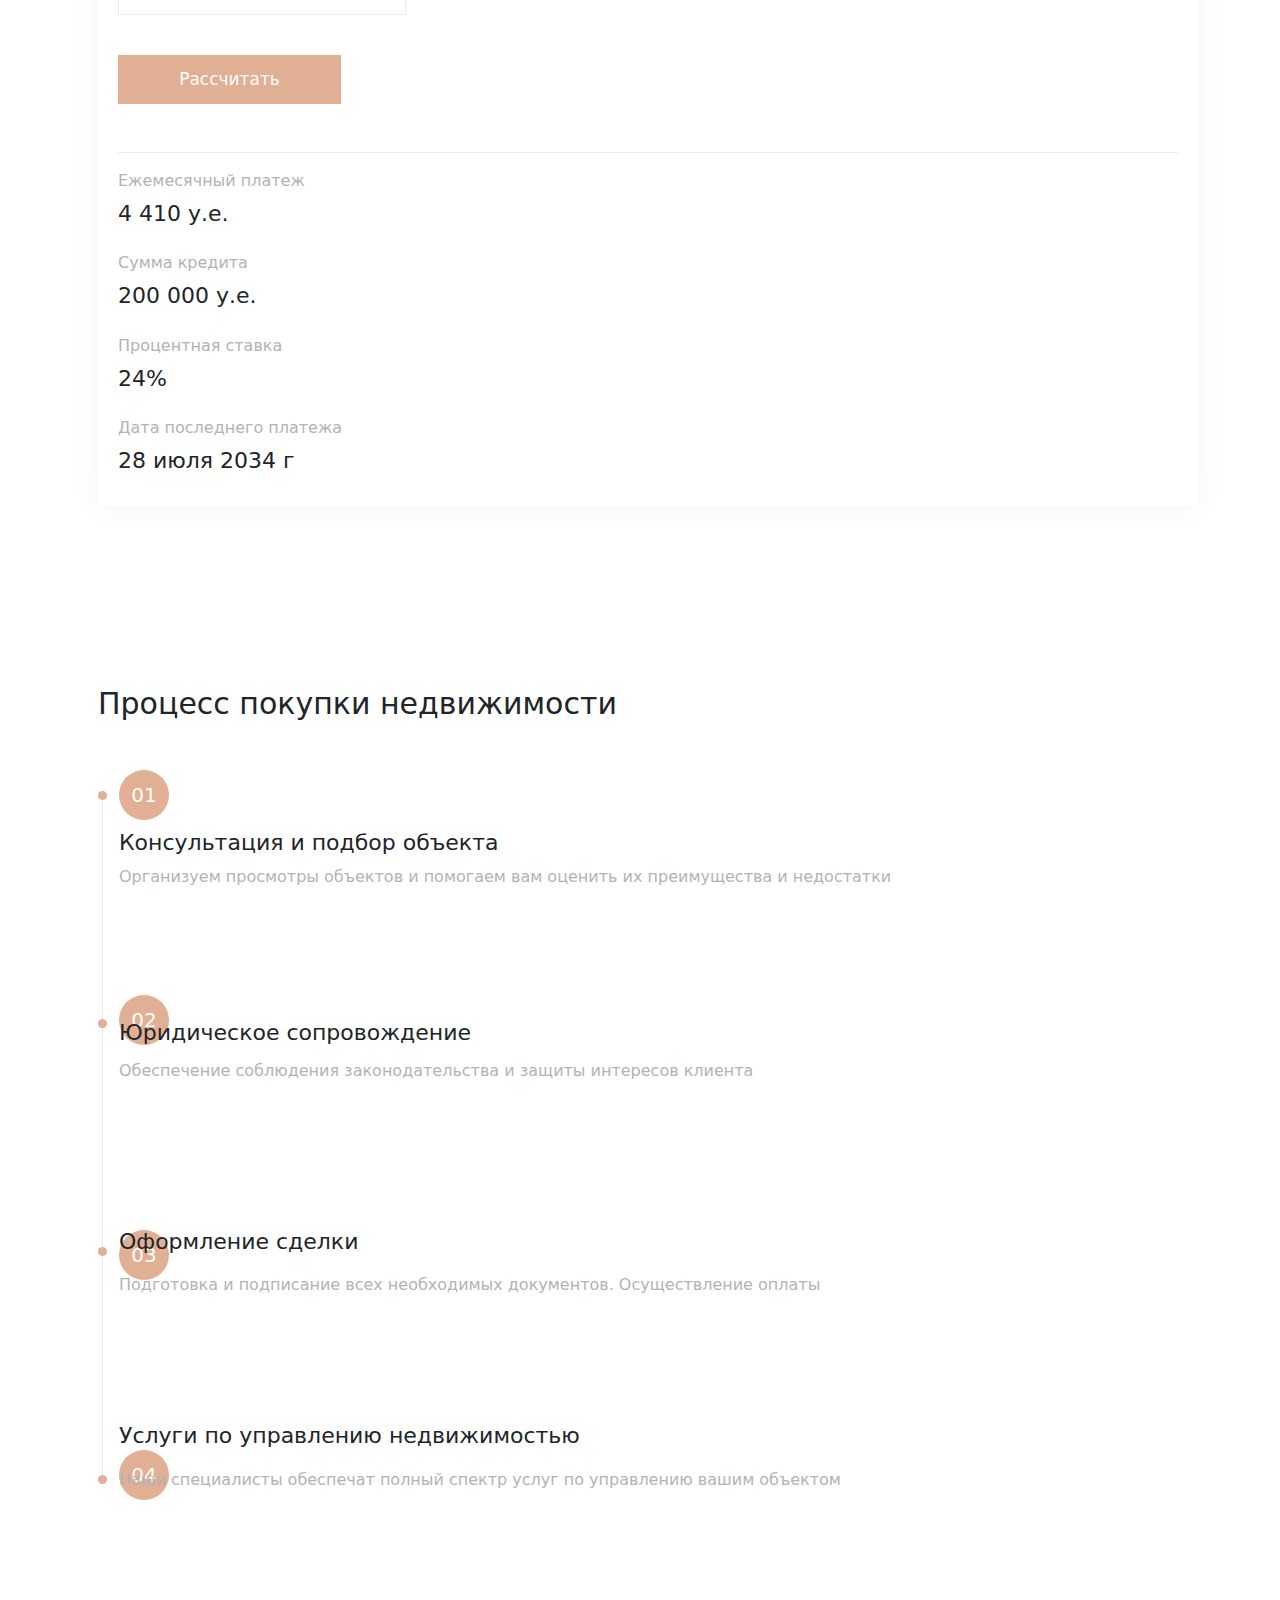
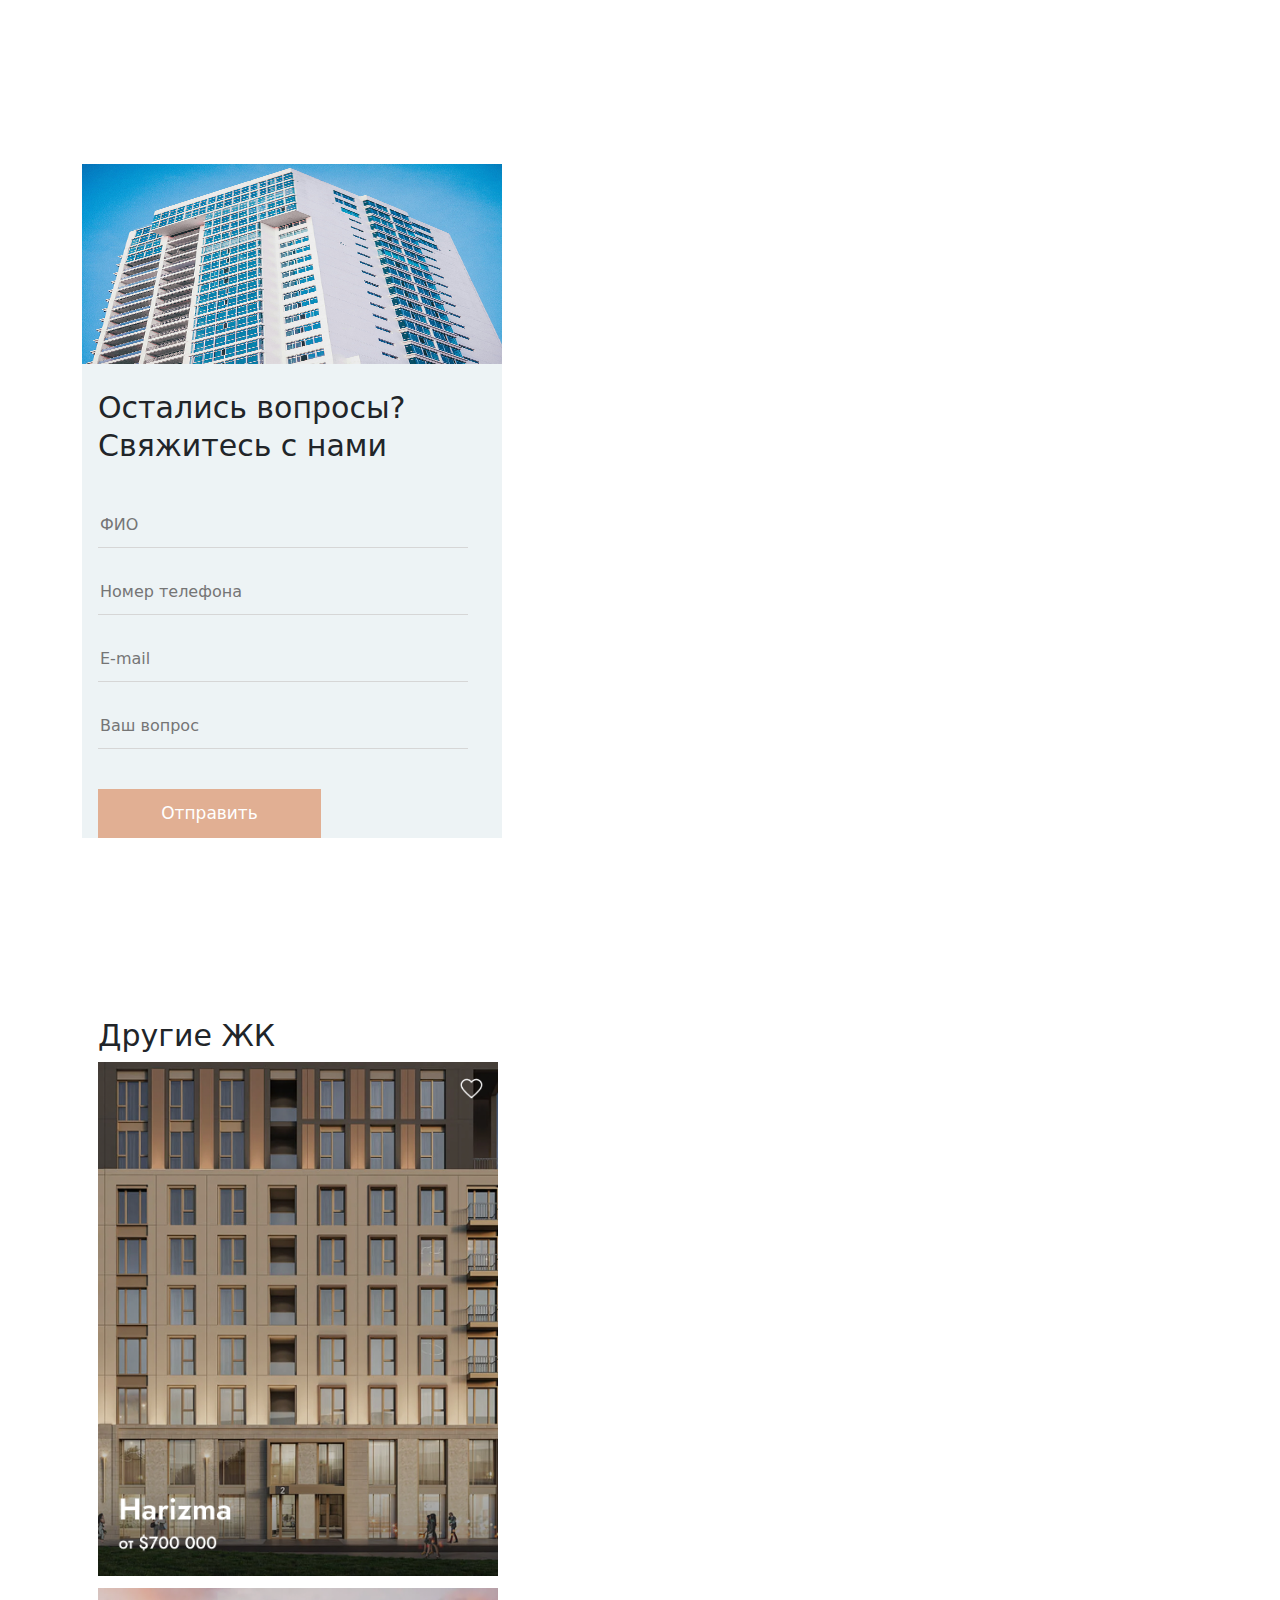
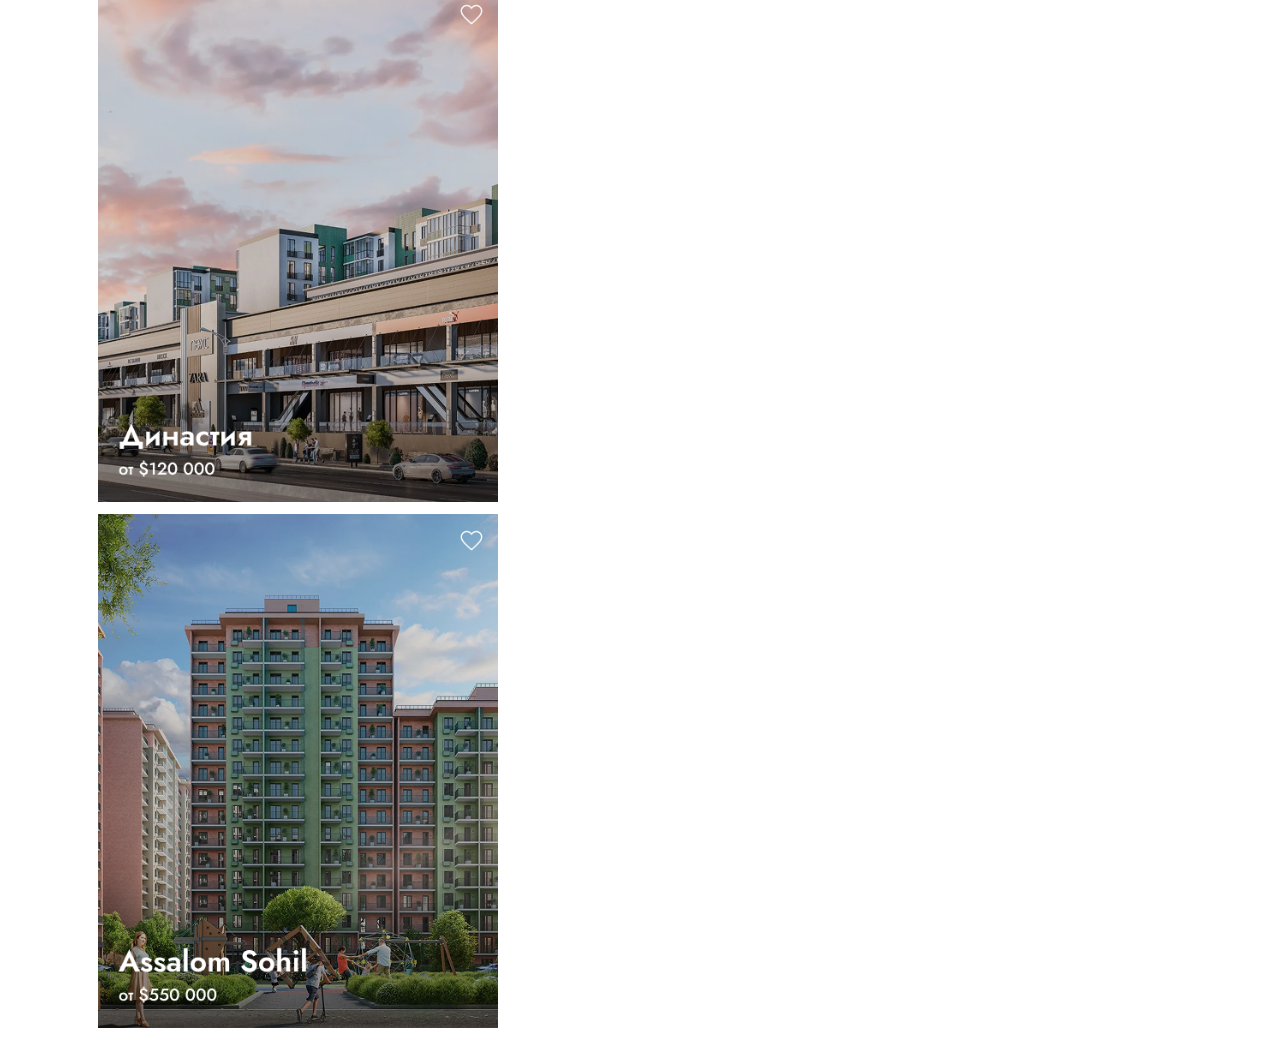
==== commit 2da3e083: "add html end scss file tegs" ====
--- a/index.html
+++ b/index.html
@@ -141,27 +141,27 @@
         </div>
         
         <ul class="hero__list list-unstyled d-flex" style="column-gap: 30px; margin-top: 40px;">
-          <li class="hero__item">
+          <li class="hero__item flex-shrink-0">
             <a href="./buildingpg.html" class="hero__link text-decoration-none text-secondary">О компании</a>
           </li>
           
-          <li class="hero__item">
+          <li class="hero__item flex-shrink-0">
             <a href="./buildingpg.html" class="hero__link text-decoration-none text-dark">Галерея</a>
           </li>
           
-          <li class="hero__item">
+          <li class="hero__item flex-shrink-0">
             <a href="./buildingpg.html" class="hero__link text-decoration-none text-dark">Планировки</a>
           </li>
-
-          <li class="hero__item">
+          
+          <li class="hero__item flex-shrink-0">
             <a href="./buildingpg.html" class="hero__link text-decoration-none text-dark">Условия покупки</a>
           </li>
-
-          <li class="hero__item">
+          
+          <li class="hero__item flex-shrink-0">
             <a href="./buildingpg.html" class="hero__link text-decoration-none text-dark">Инфраструктура</a>
           </li>
-
-          <li class="hero__item">
+          
+          <li class="hero__item flex-shrink-0">
             <a href="./buildingpg.html" class="hero__link text-decoration-none text-dark">Отзывы</a>
           </li>
         </ul>
@@ -176,17 +176,21 @@
     
     <section class="infiniti">
       <div class="container">
-        <div class="infiniti__wrapper">
-          <h1 class="infiniti__text" style="font-size: 35px; margin-top: 102px;">
-            Infinity <br> Клубный дом
-          </h1>
-          <a href="./buildingpg.html" class="infiniti__link">Позвонить</a>
-          
-          <div class="infiniti__box">
-            <img src="./images/imag_main.png" alt="" class="infiniti__pic mt-5">
-            <p class="infinite__deck" style="font-size: 15px; ">
-              Дом имеет свой приватный, закрытый двор, с несколькими зонами отдыха для взрослых и детей. Отдельно предусмотрено помещение для консьержа и охраны. Из окон квартир открывается вид на эксклюзивный ландшафтный двор-парк общей площадью более 1 Га, с прогулочными аллеями, водными объектами и летним кинотеатром.
-            </p>
+        <div class="infiniti__wrapper ">
+          <div class="infiniti__titit">
+            <div class="infiniti__boxxx">
+              <h1 class="infiniti__text" style="font-size: 35px; margin-top: 102px;">
+                Infinity <br> Клубный дом
+              </h1>
+              <a href="./buildingpg.html" class="infiniti__link">Позвонить</a>
+             </div>
+              
+              <div class="infiniti__box">
+                <img src="./images/imag_main.png" alt="" class="infiniti__pic mt-5">
+                <p class="infinite__deck" style="font-size: 15px; ">
+                  Дом имеет свой приватный, закрытый двор, с несколькими зонами отдыха для взрослых и детей. Отдельно предусмотрено помещение для консьержа и охраны. Из окон квартир открывается вид на эксклюзивный ландшафтный двор-парк общей площадью более 1 Га, с прогулочными аллеями, водными объектами и летним кинотеатром.
+                </p>
+              </div>
           </div>
           
           <div class="foto__box" style="margin-top: 180px; font-size: 30px;">
@@ -237,7 +241,7 @@
               </div>
               
               <div class="dropdown mt-2">
-                <button class="plan__button btn btn-light dropdown-toggle" type="button" data-bs-toggle="dropdown" aria-expanded="false">
+                <button class="plan__button lk btn btn-light dropdown-toggle" type="button" data-bs-toggle="dropdown" aria-expanded="false">
                   Количество комнат
                 </button>
                 <ul class="dropdown-menu">
@@ -408,7 +412,7 @@
     <div class="container">
       <div class="rayon__wrapper" style="margin-left: 16px; margin-top: 180px;">
         <h1 class="rayon__text" style="font-size: 30px; ">
-          Инфраструктура района
+          Инфраструктура <br> района
         </h1>
         
         <img src="./images/rayon img.png" alt="" class="rayon__image mt-4">
@@ -486,7 +490,7 @@
         </h1>
         
         <ul class="sharxlar__item list-unstyled mt-3">
-          <li class="sharxlar__list">
+          <li class="sharxlar__list flex-shrink-0">
             <p class="sharxlar__sana text-info">
               01.08.2024
             </p>
@@ -499,7 +503,7 @@
             </p>
           </li>
           
-          <li class="sharxlar__list">
+          <li class="sharxlar__list flex-shrink-0">
             <p class="sharxlar__sana text-info">
               01.08.2024
             </p>
@@ -512,7 +516,7 @@
             </p>
           </li>
           
-          <li class="sharxlar__list">
+          <li class="sharxlar__list flex-shrink-0">
             <p class="sharxlar__sana text-info">
               01.08.2024
             </p>
@@ -617,7 +621,7 @@
             <p class="uy-olish__information text-info">
               Организуем просмотры объектов и помогаем вам оценить их преимущества и недостатки
             </p>
-
+            
             <p class="uy-olish__deckk position-absolute">
               02
             </p>
@@ -628,7 +632,7 @@
             <p class="uy-olish__information i text-info">
               Обеспечение соблюдения законодательства и защиты интересов клиента
             </p>
-
+            
             <p class="uy-olish__deckk h position-absolute">
               03
             </p>
@@ -639,7 +643,7 @@
             <p class="uy-olish__information m text-info">
               Подготовка и подписание всех необходимых документов. Осуществление  оплаты
             </p>
-
+            
             <p class="uy-olish__deckk u position-absolute">
               04
             </p>
@@ -655,7 +659,7 @@
       </div>
     </div>
   </section>
-
+  
   <section class="boglanish">
     <div class="container">
       <div class="boglanish__wrapper">
@@ -664,17 +668,17 @@
           <p class="boglanish__text" style="font-size: 30px; line-height: 38px; font-weight: 500; margin-left: 16px; margin-top: 25px;    ">
             Остались вопросы? Свяжитесь с нами
           </p>
-
+          
           <form action="" class="boglanish__form">
             <input type="text" class="boglanish__input" placeholder="ФИО">
-
+            
             <input type="text" class="boglanish__input" placeholder="Номер телефона">
-
+            
             <input type="text" class="boglanish__input" placeholder="E-mail">
-
+            
             <input type="text" class="boglanish__input" placeholder="Ваш вопрос">
           </form>
-
+          
           <a href="" class="boglanish__link">Отправить</a>
         </div>
       </div>
@@ -687,16 +691,16 @@
         <h1 class="boshqa__text" style="font-size: 30px;">
           Другие ЖК
         </h1>
-
+        
         <ul class="boshqa__item list-unstyled">
           <li class="boshqa__list">
             <img src="./images/Building 3.png" alt="" class="boshqa__pic">
           </li>
-
+          
           <li class="boshqa__list">
             <img src="./images/Building 2.png" alt="" class="boshqa__pic">
           </li>
-
+          
           <li class="boshqa__list">
             <img src="./images/Building 1.png" alt="" class="boshqa__pic">
           </li>
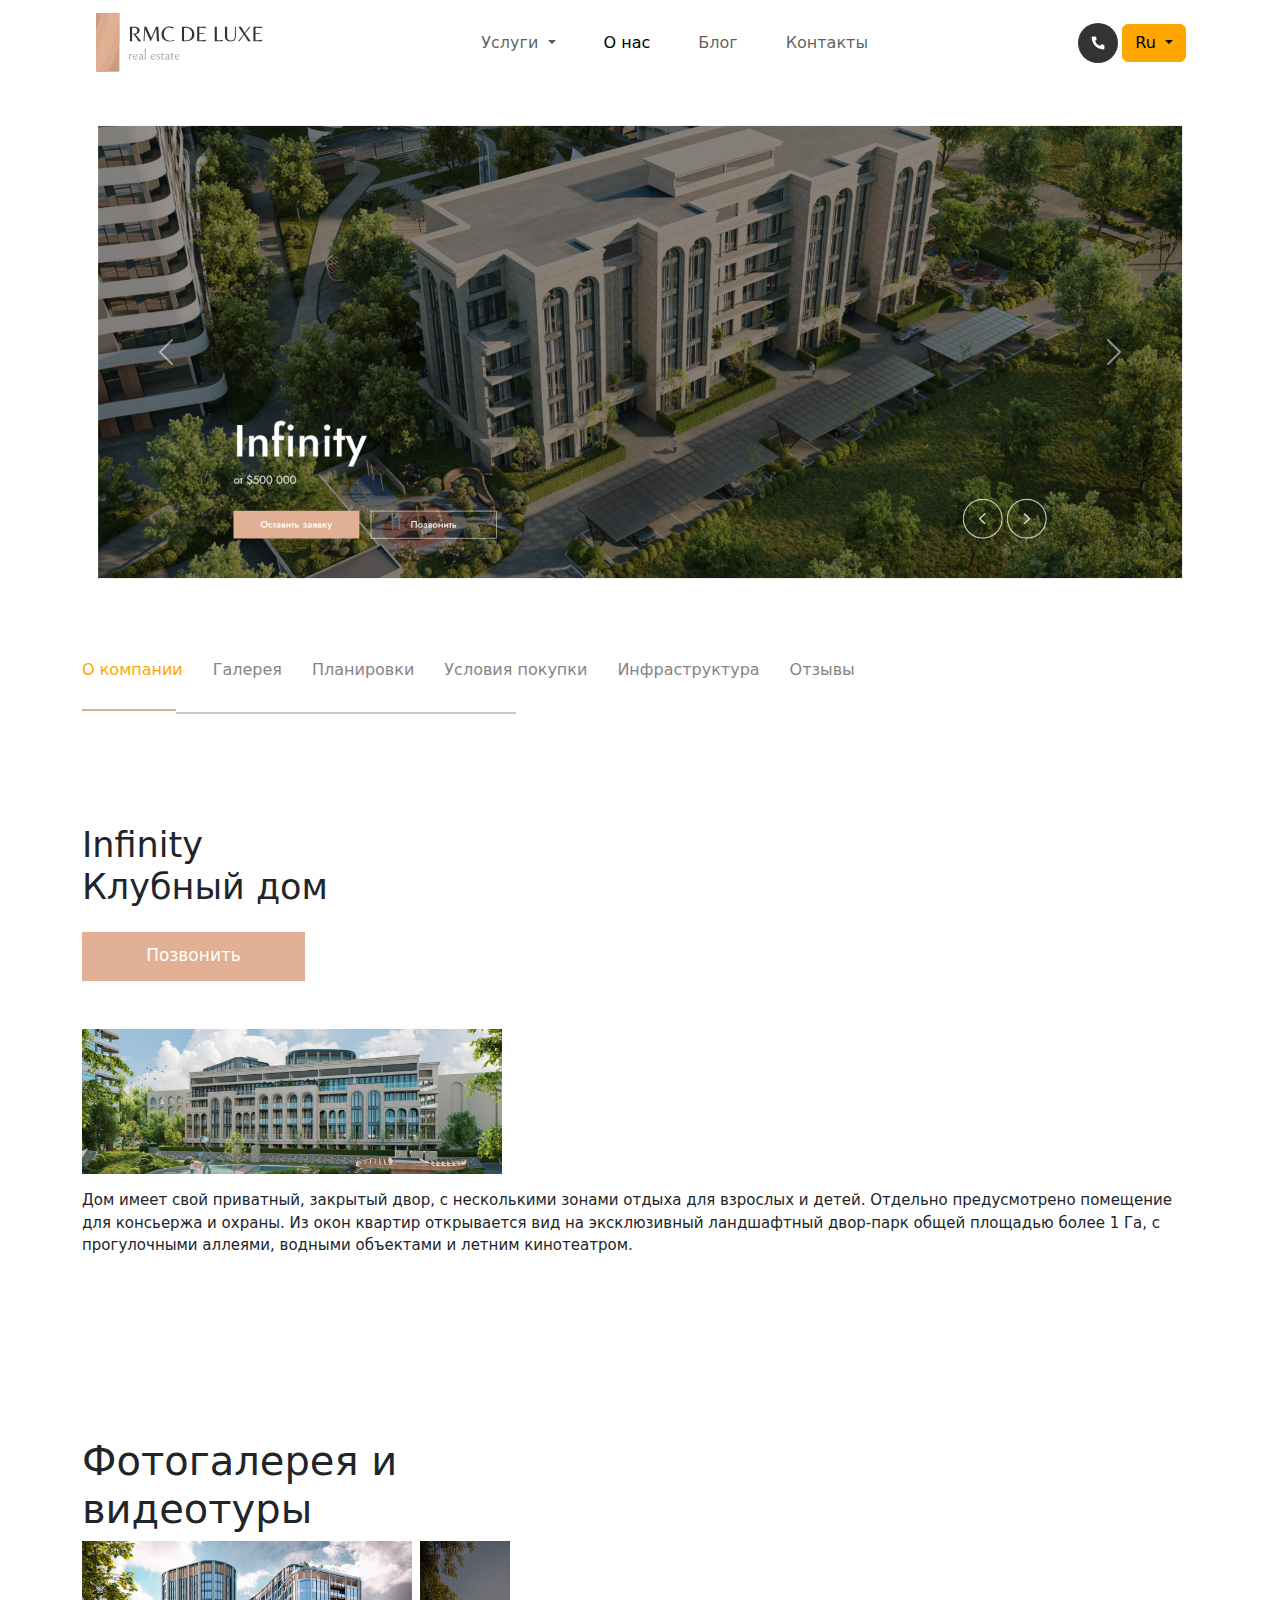
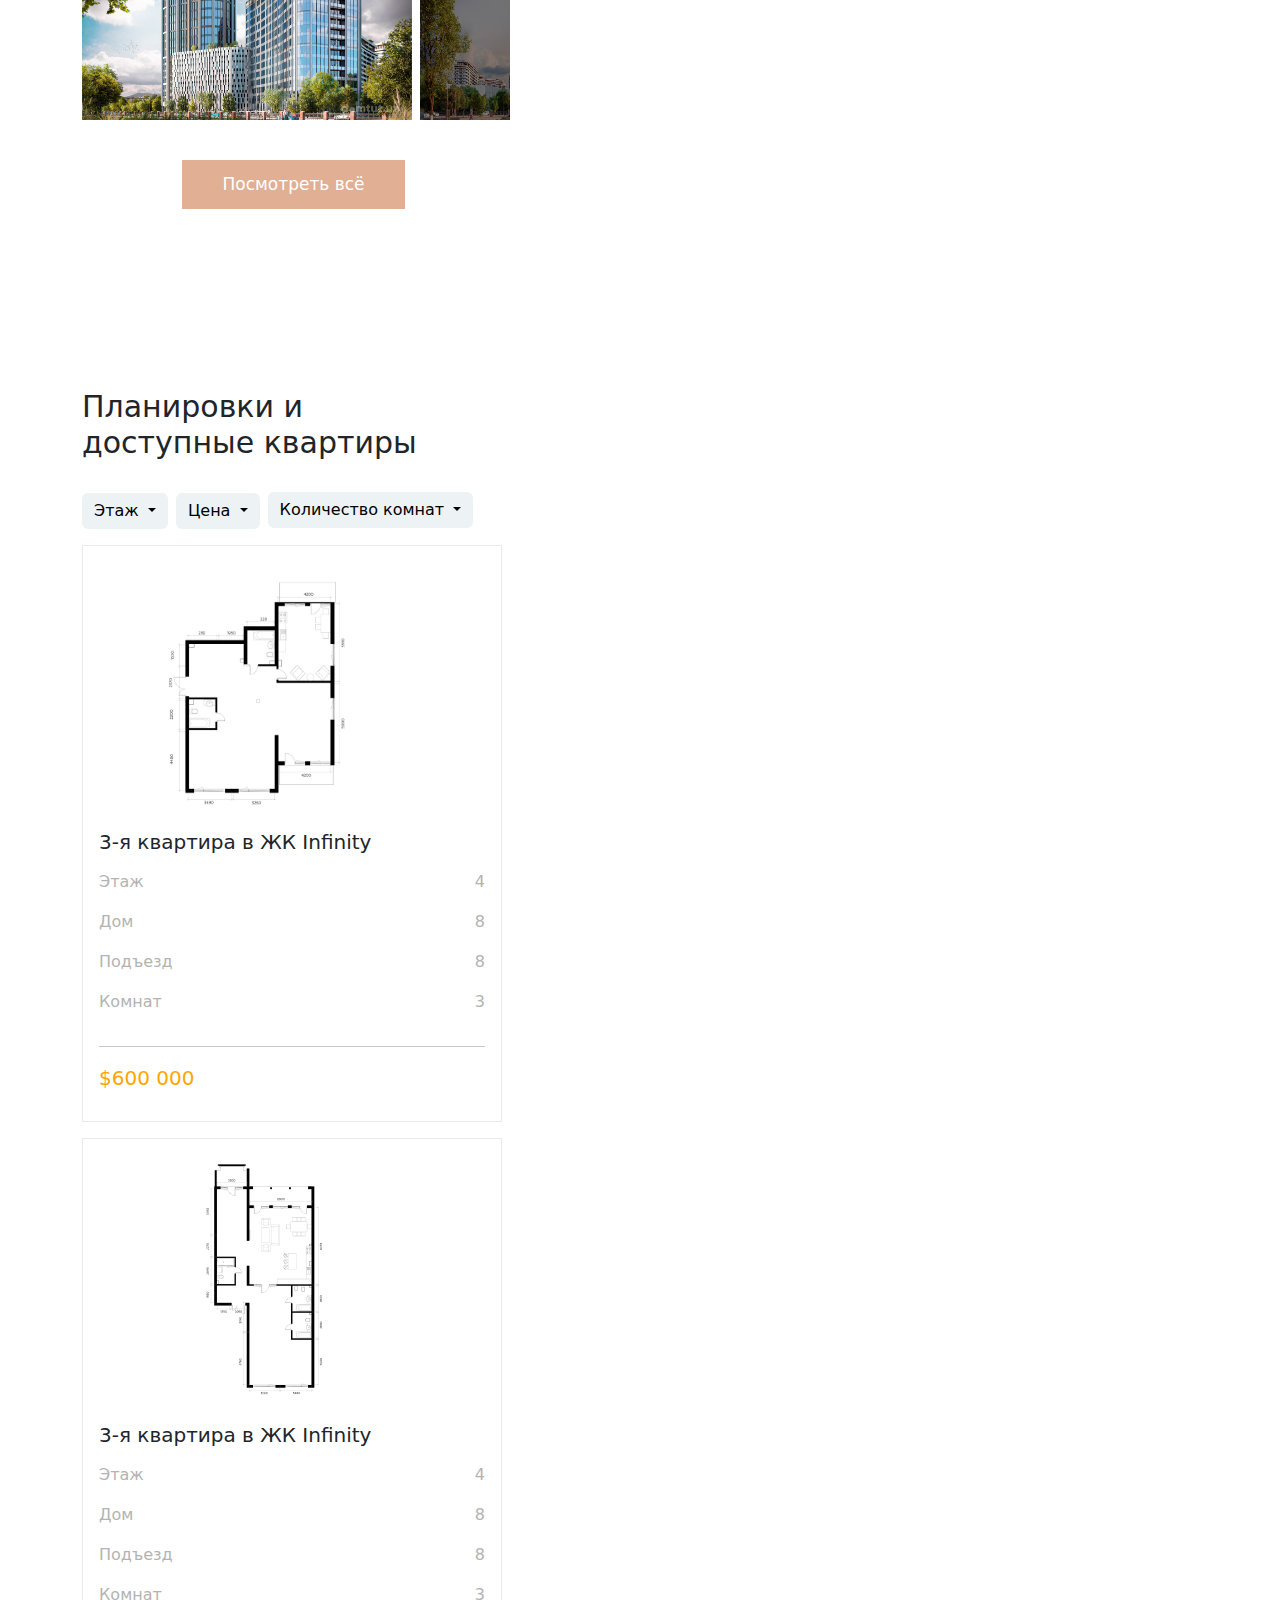
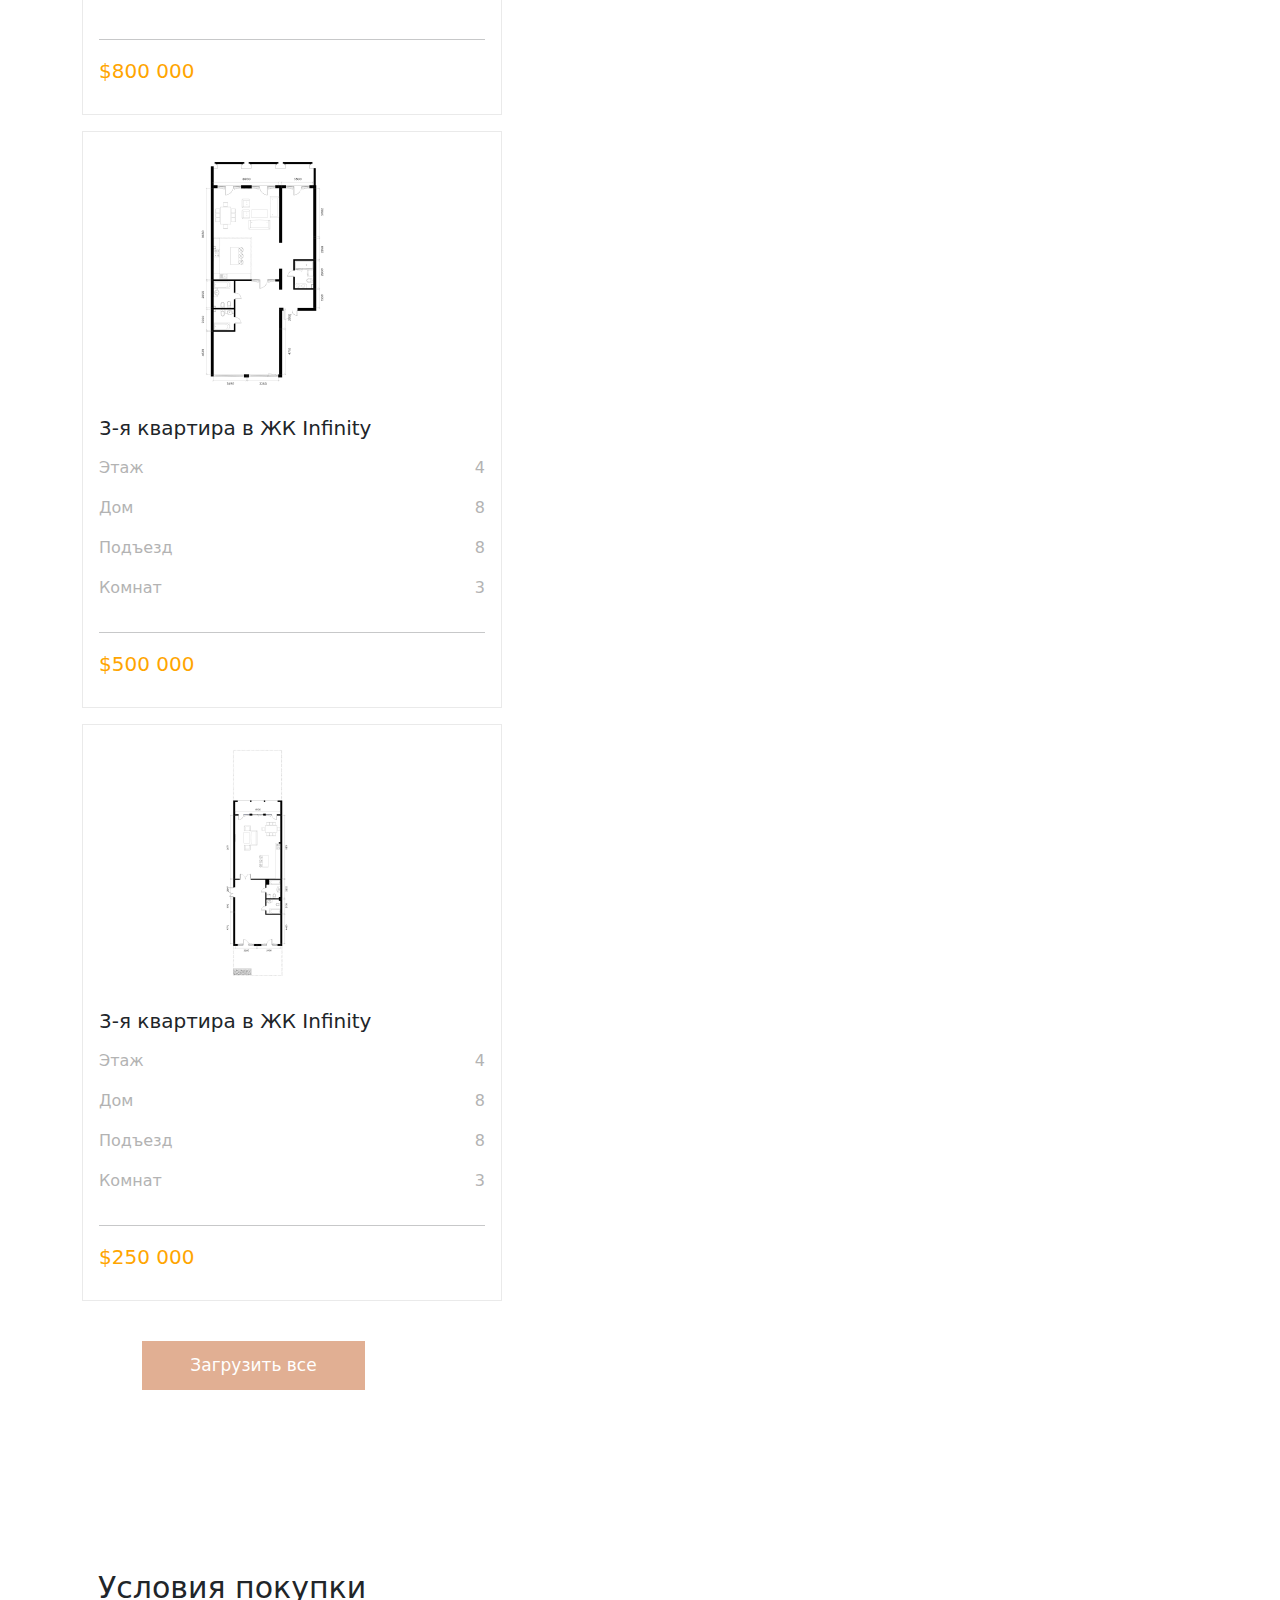
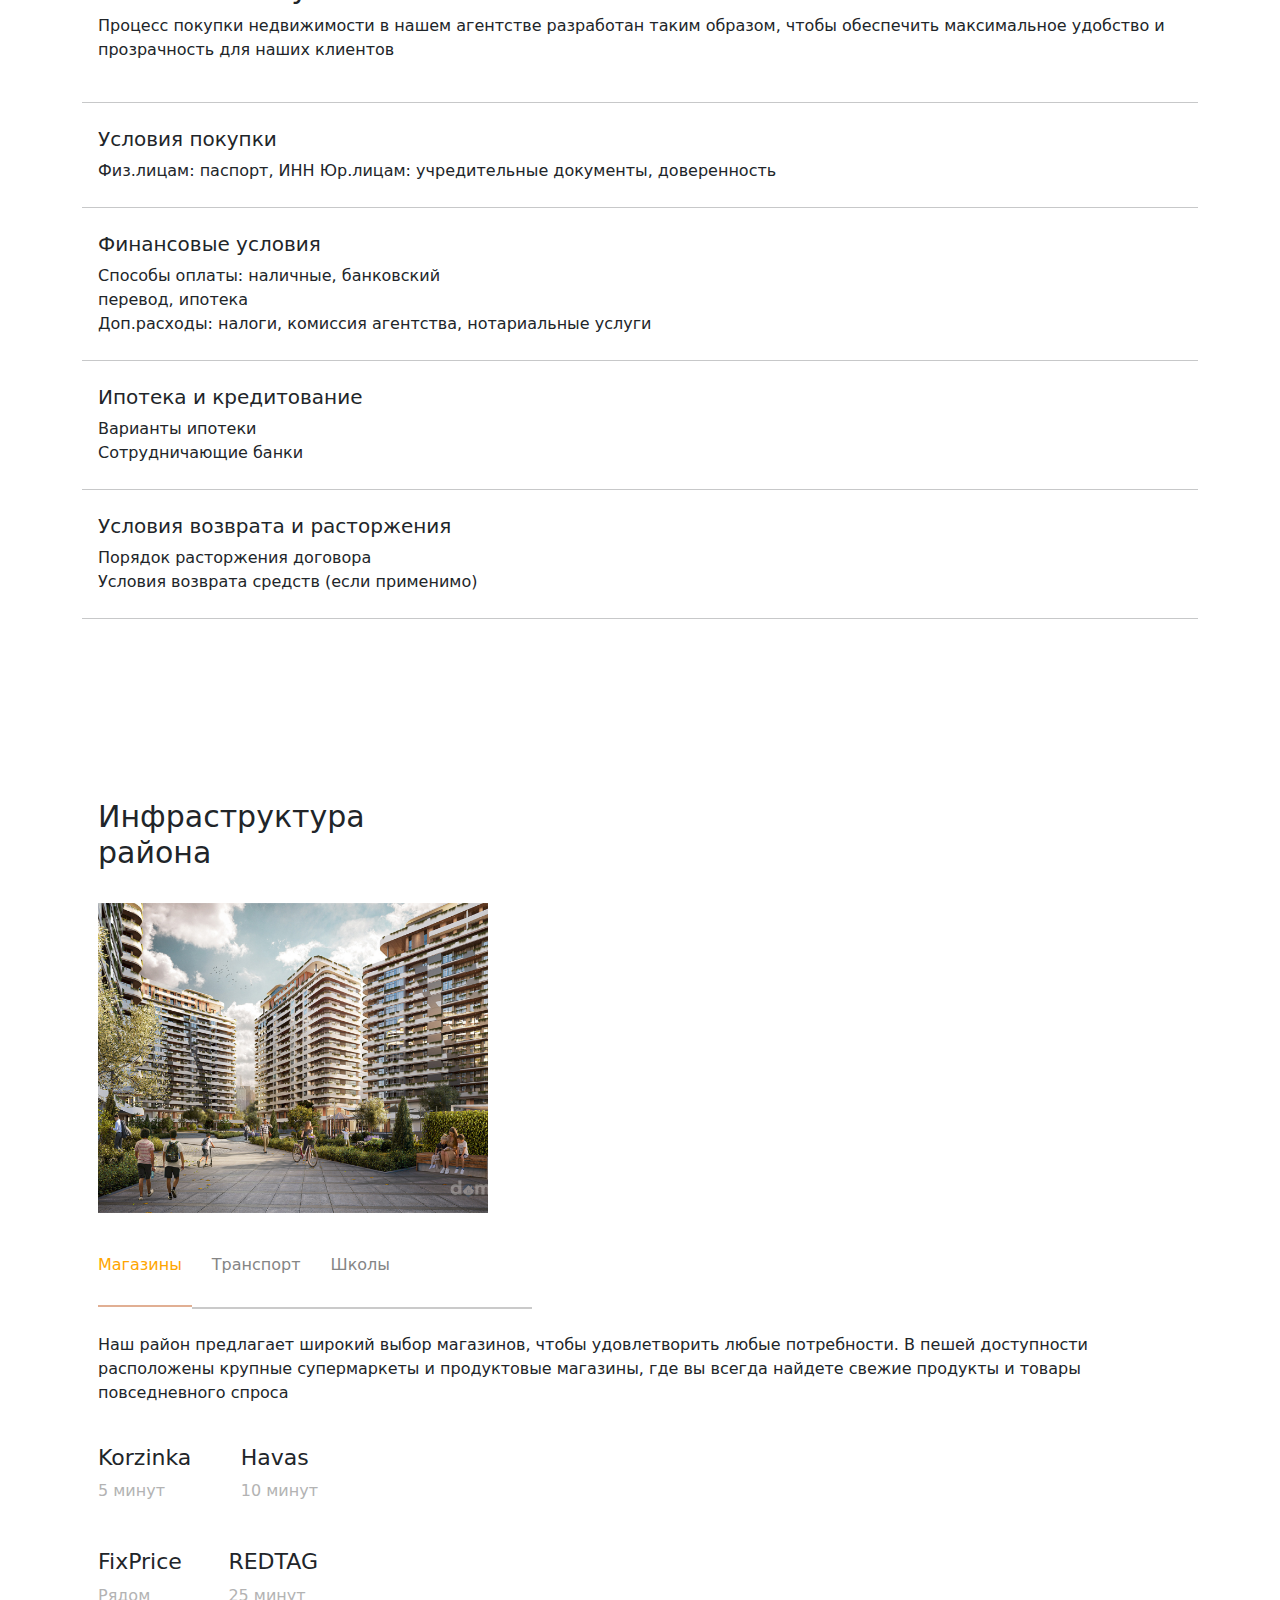
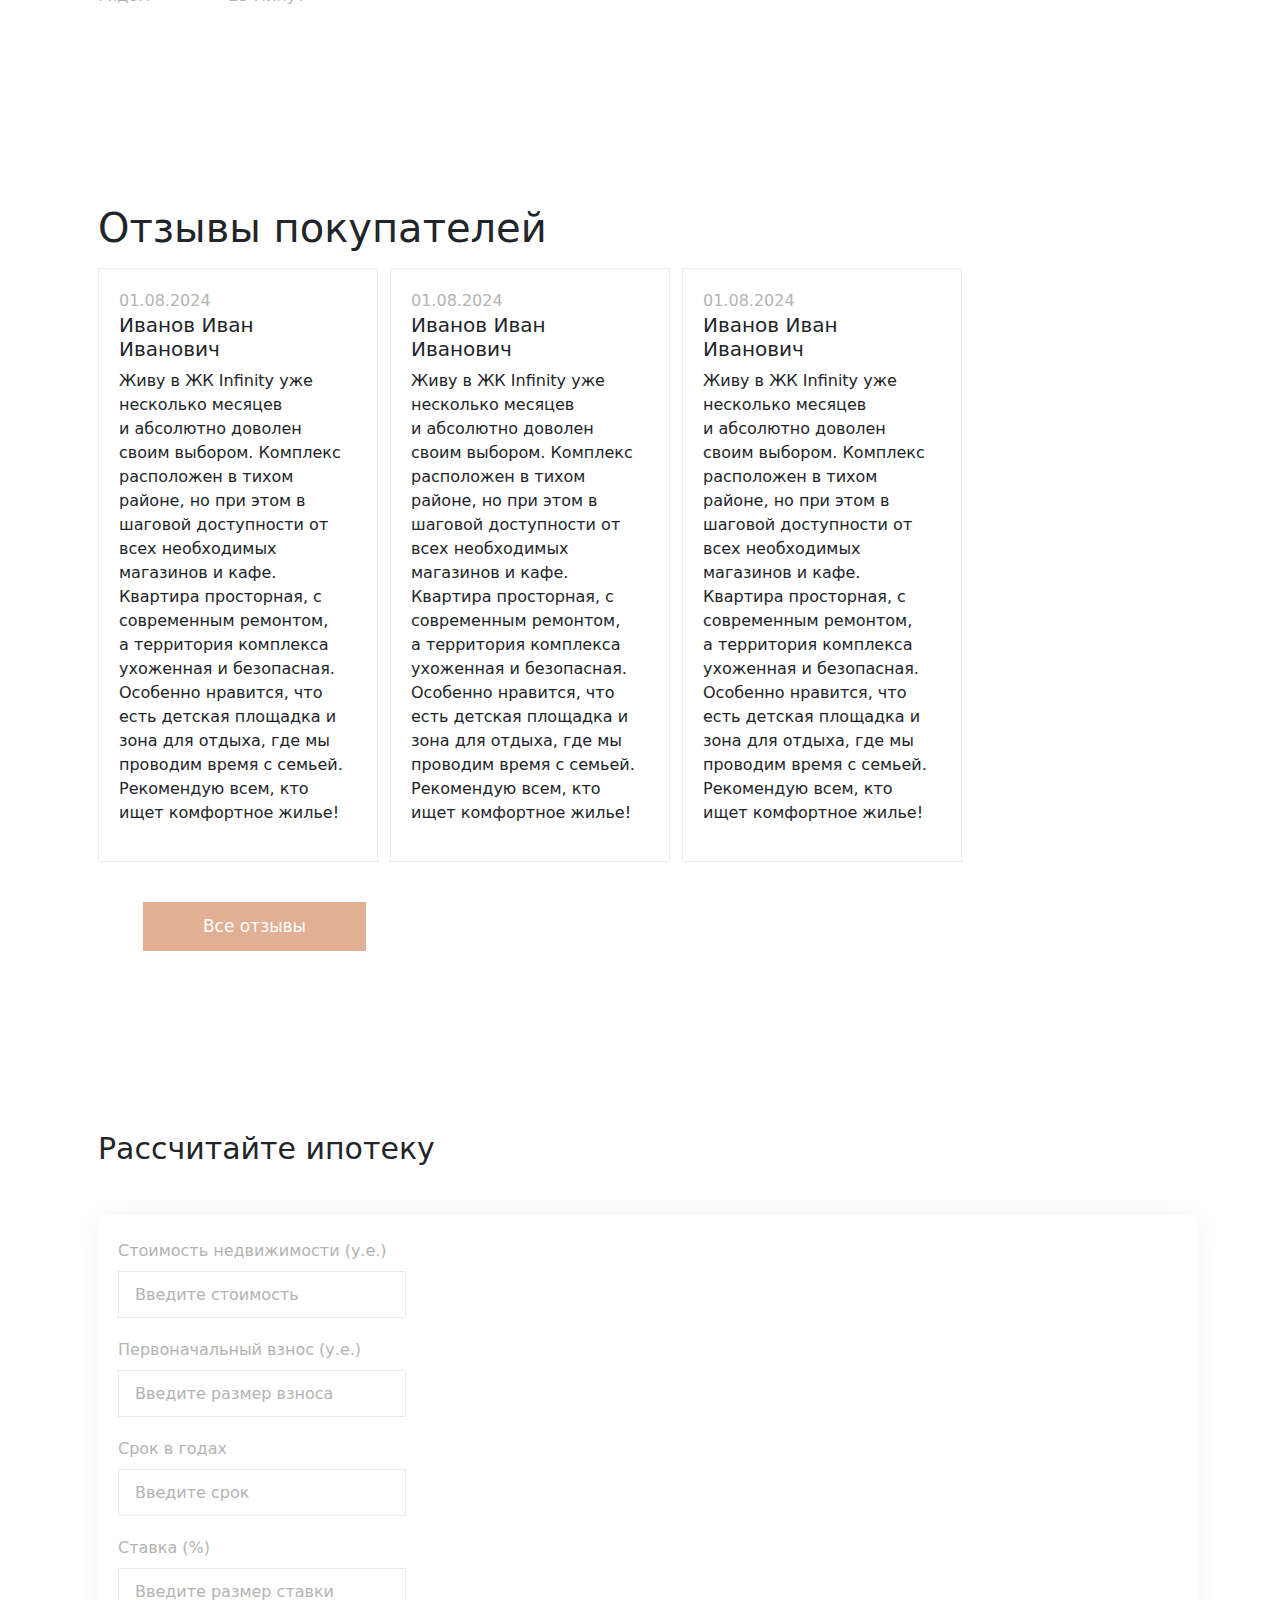
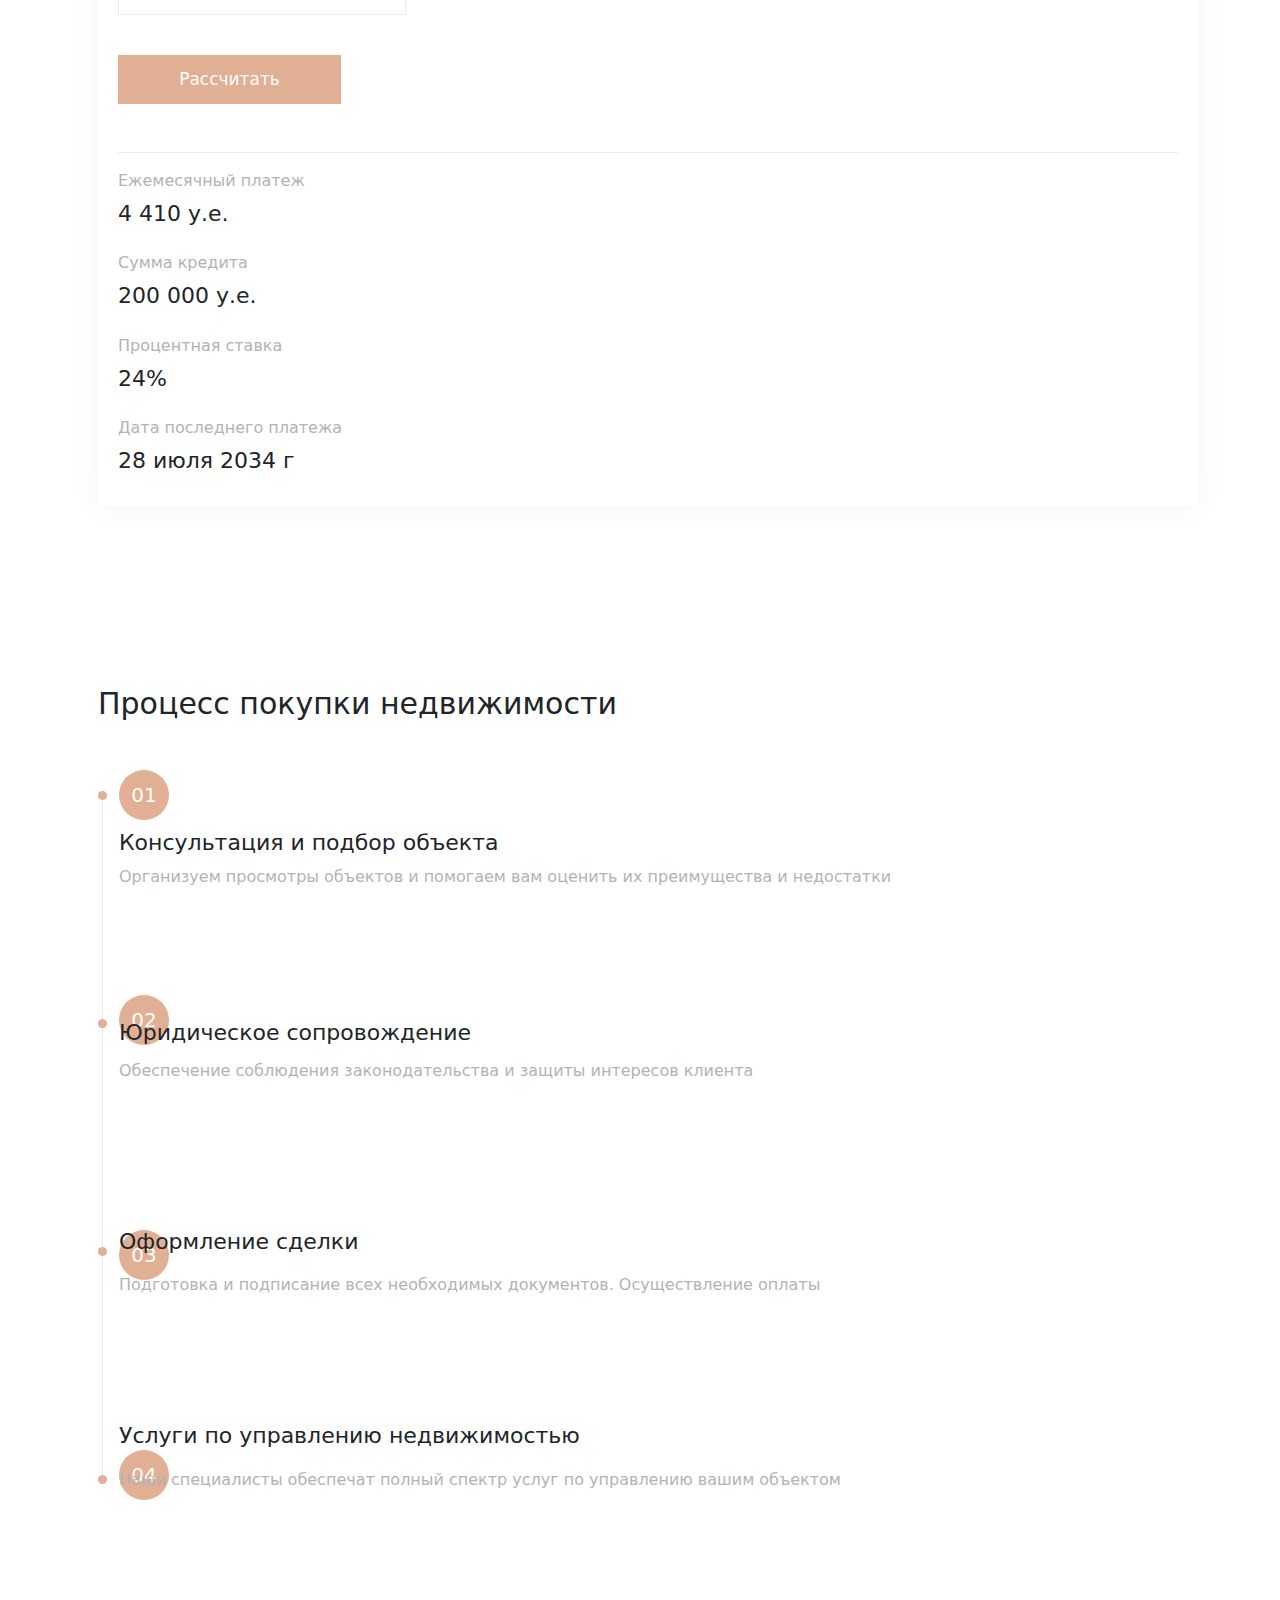
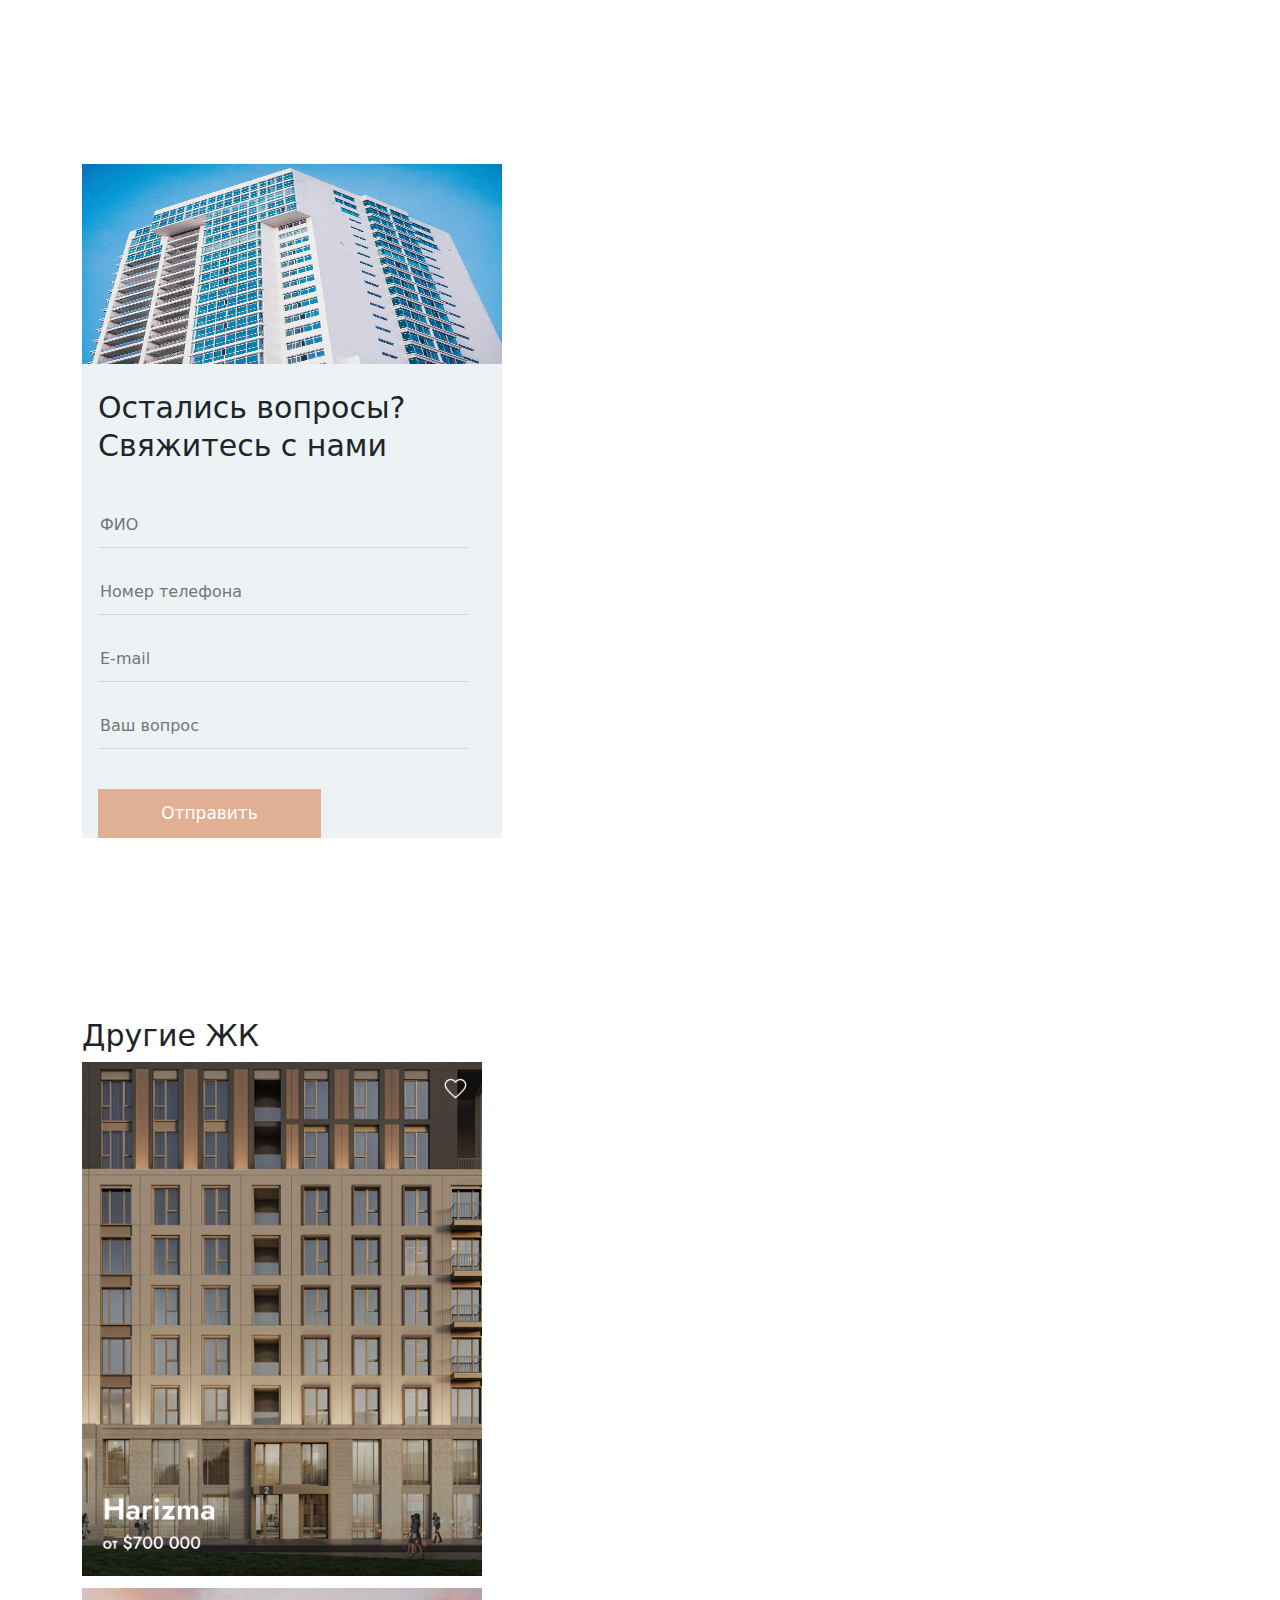
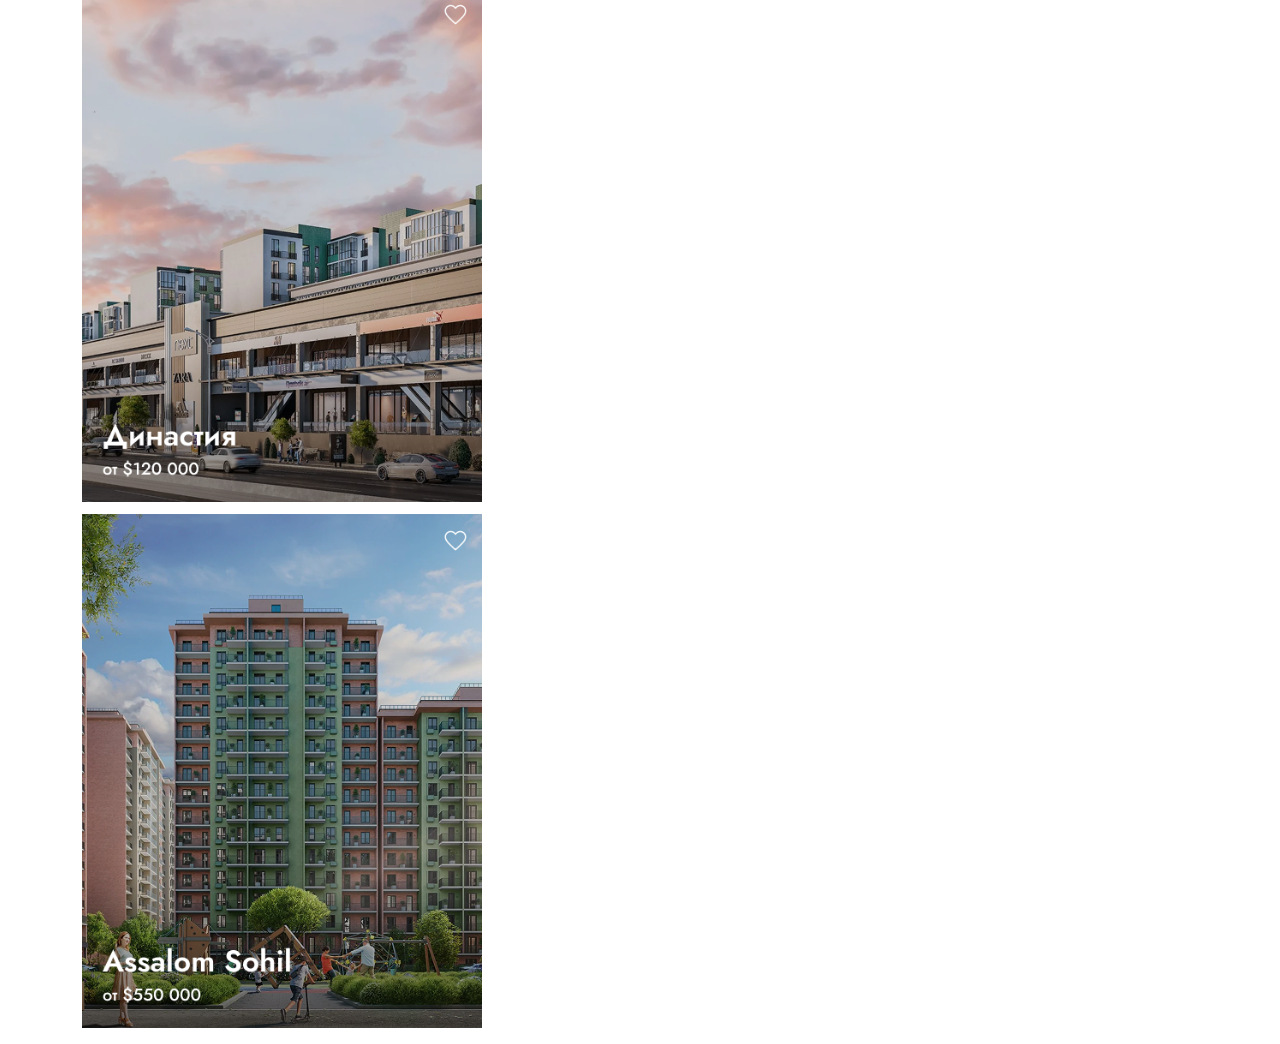
==== commit 95c3dd40: "add html file" ====
--- a/index.html
+++ b/index.html
@@ -687,7 +687,7 @@
   
   <section class="boshqa">
     <div class="container">
-      <div class="boshqa__wrapper" style="margin-top: 180px; margin-left: 16px;">
+      <div class="boshqa__wrapper" style="margin-top: 180px;">
         <h1 class="boshqa__text" style="font-size: 30px;">
           Другие ЖК
         </h1>
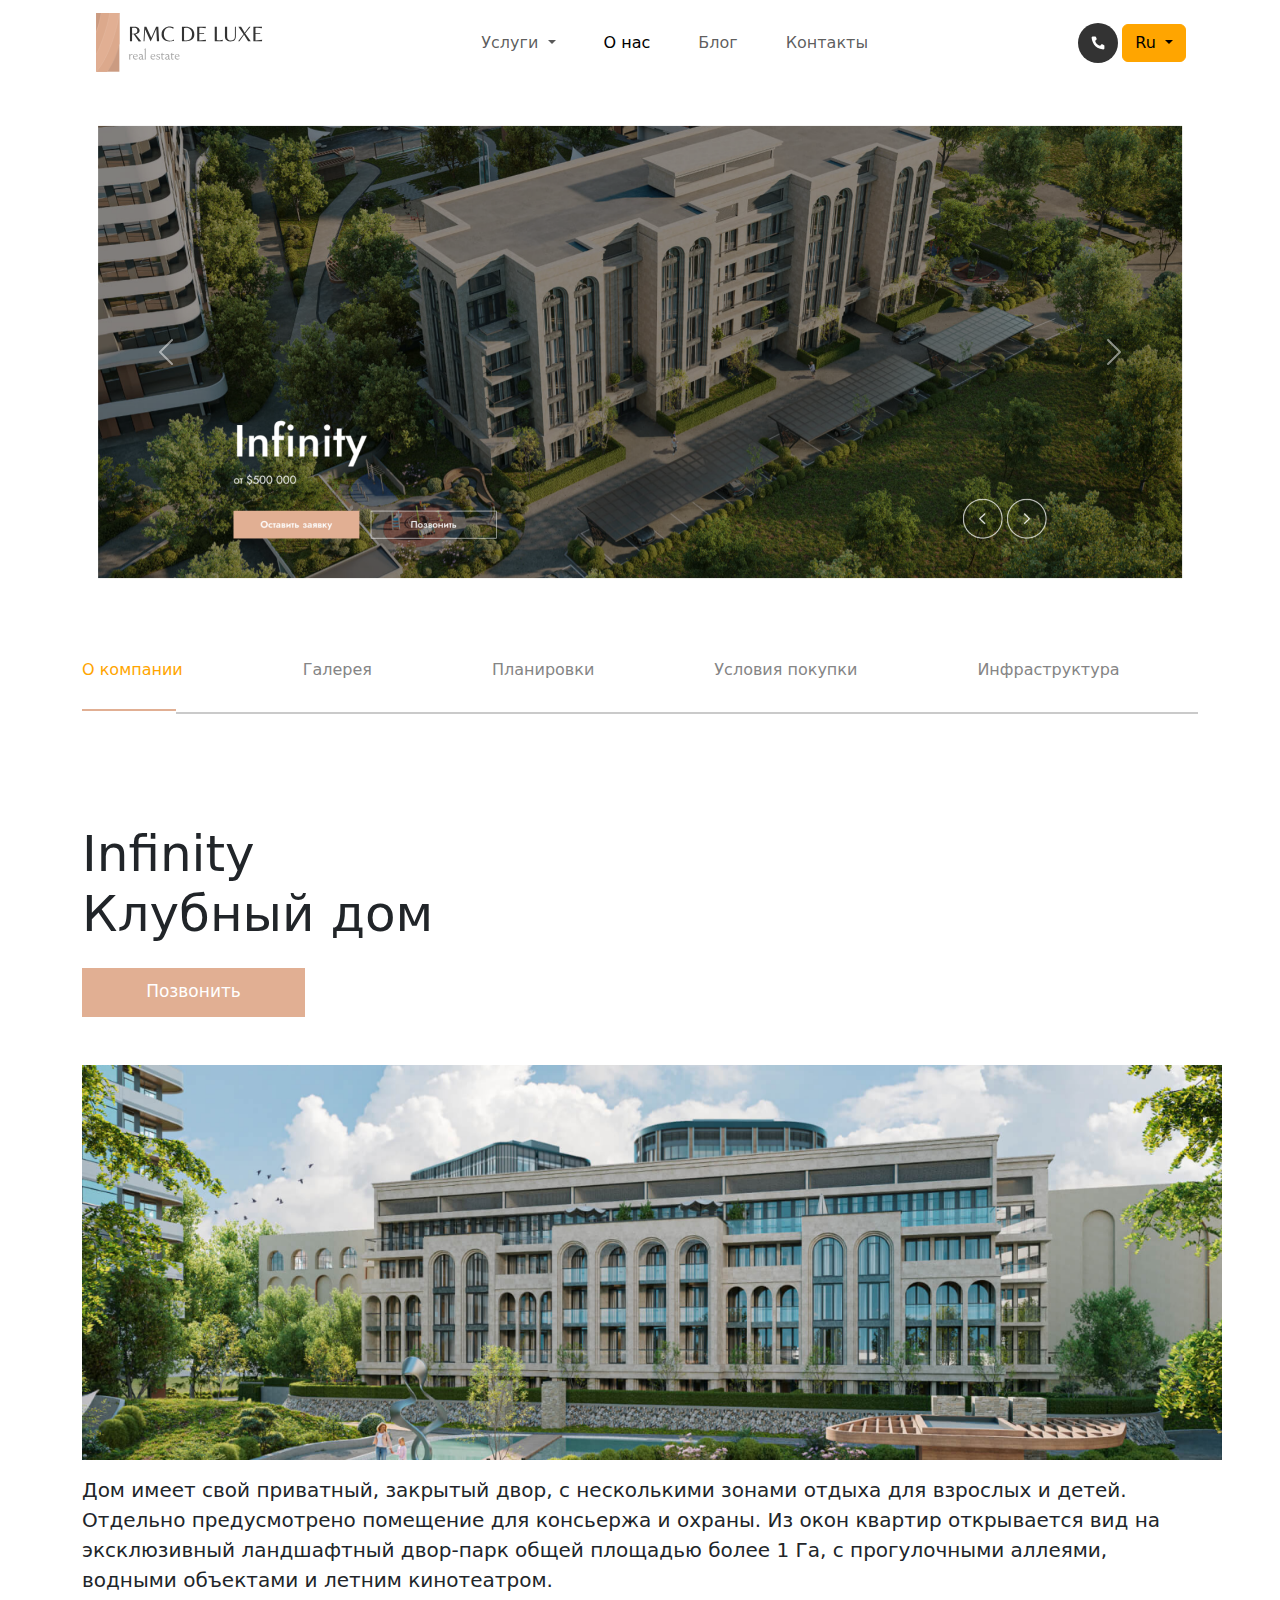
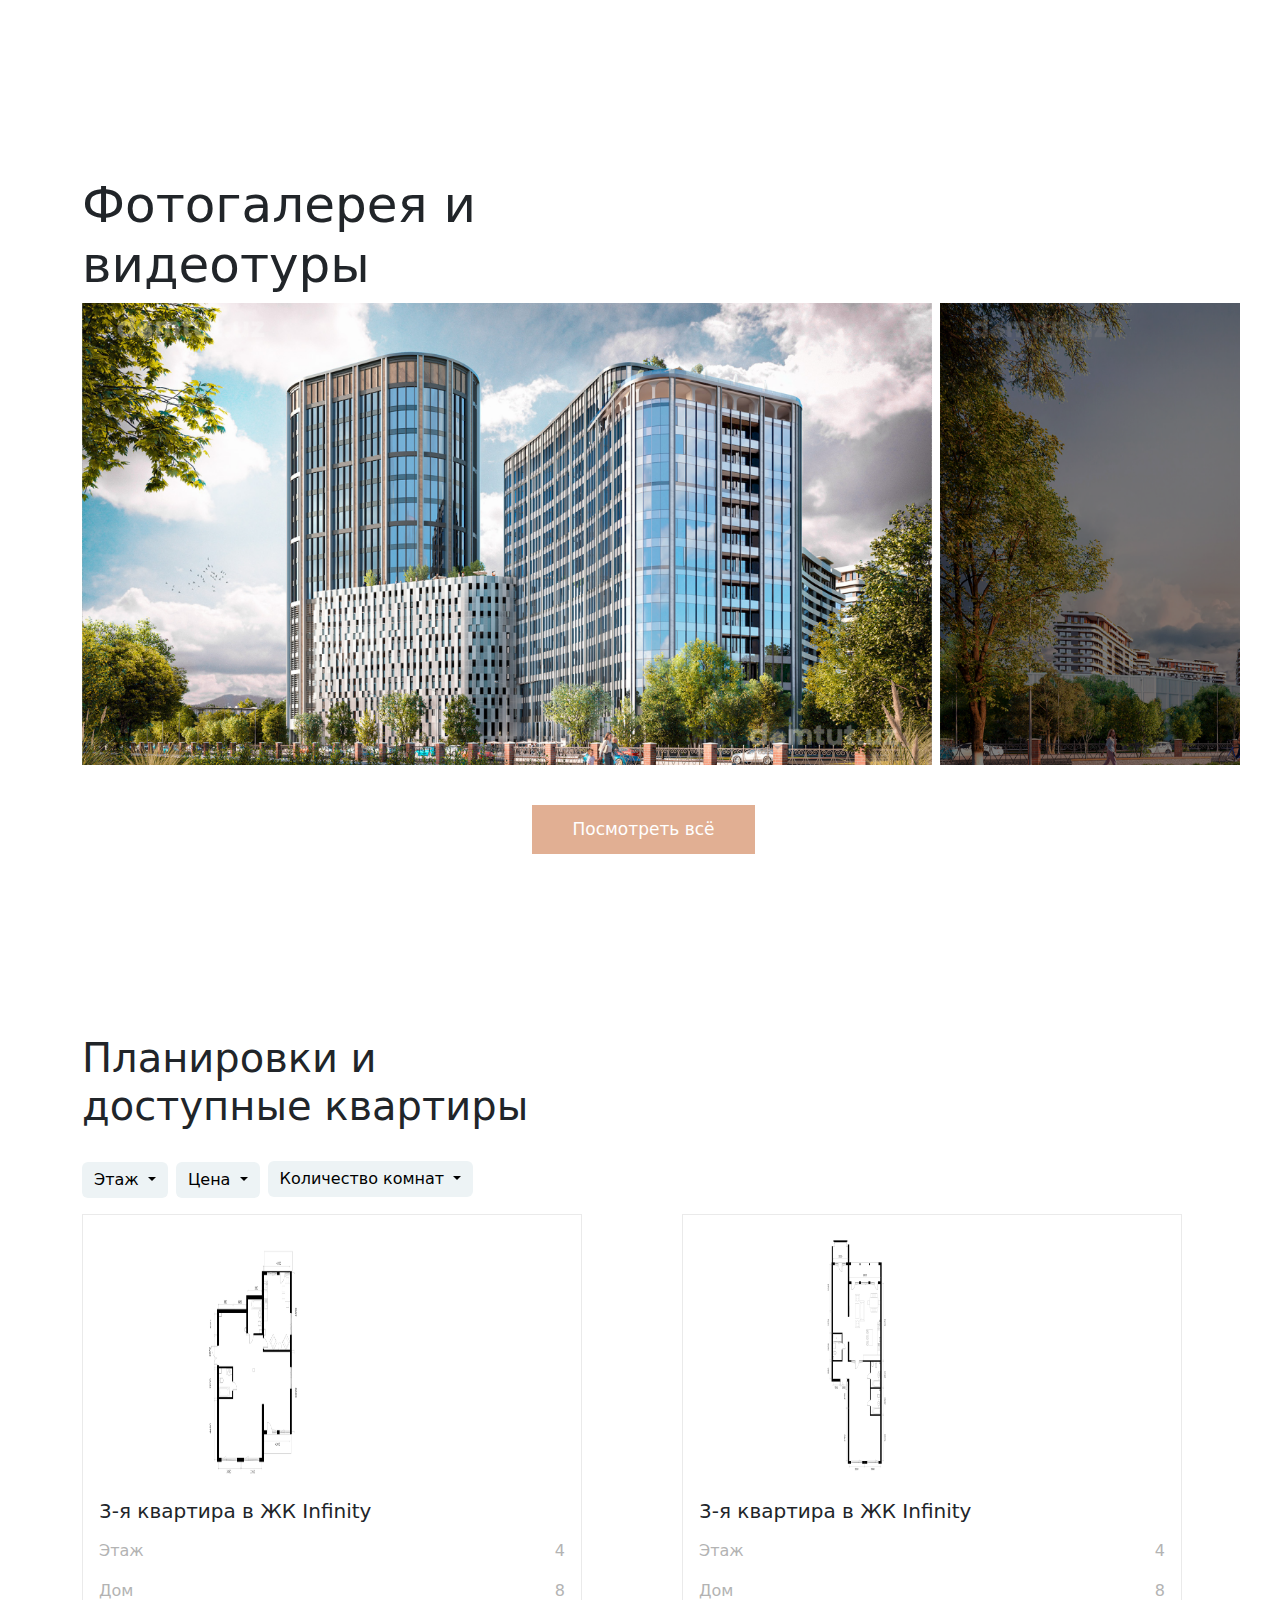
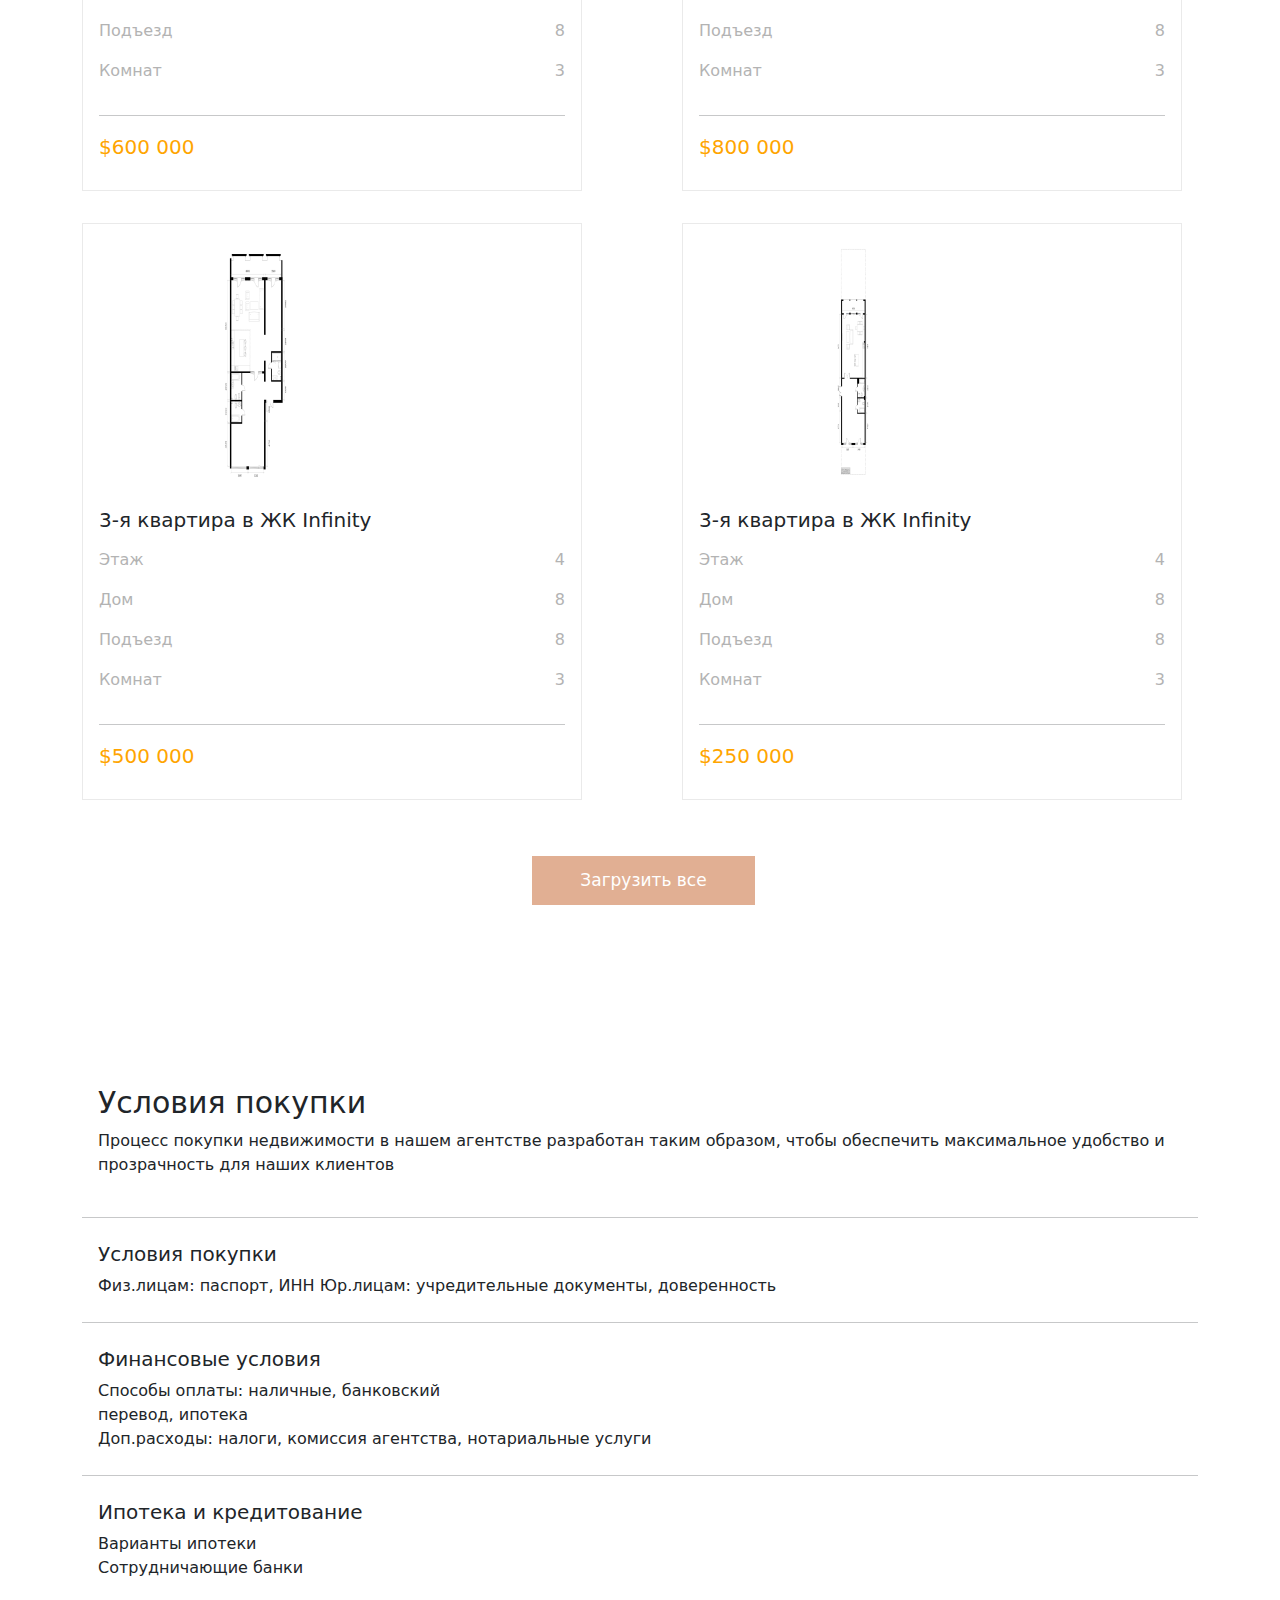
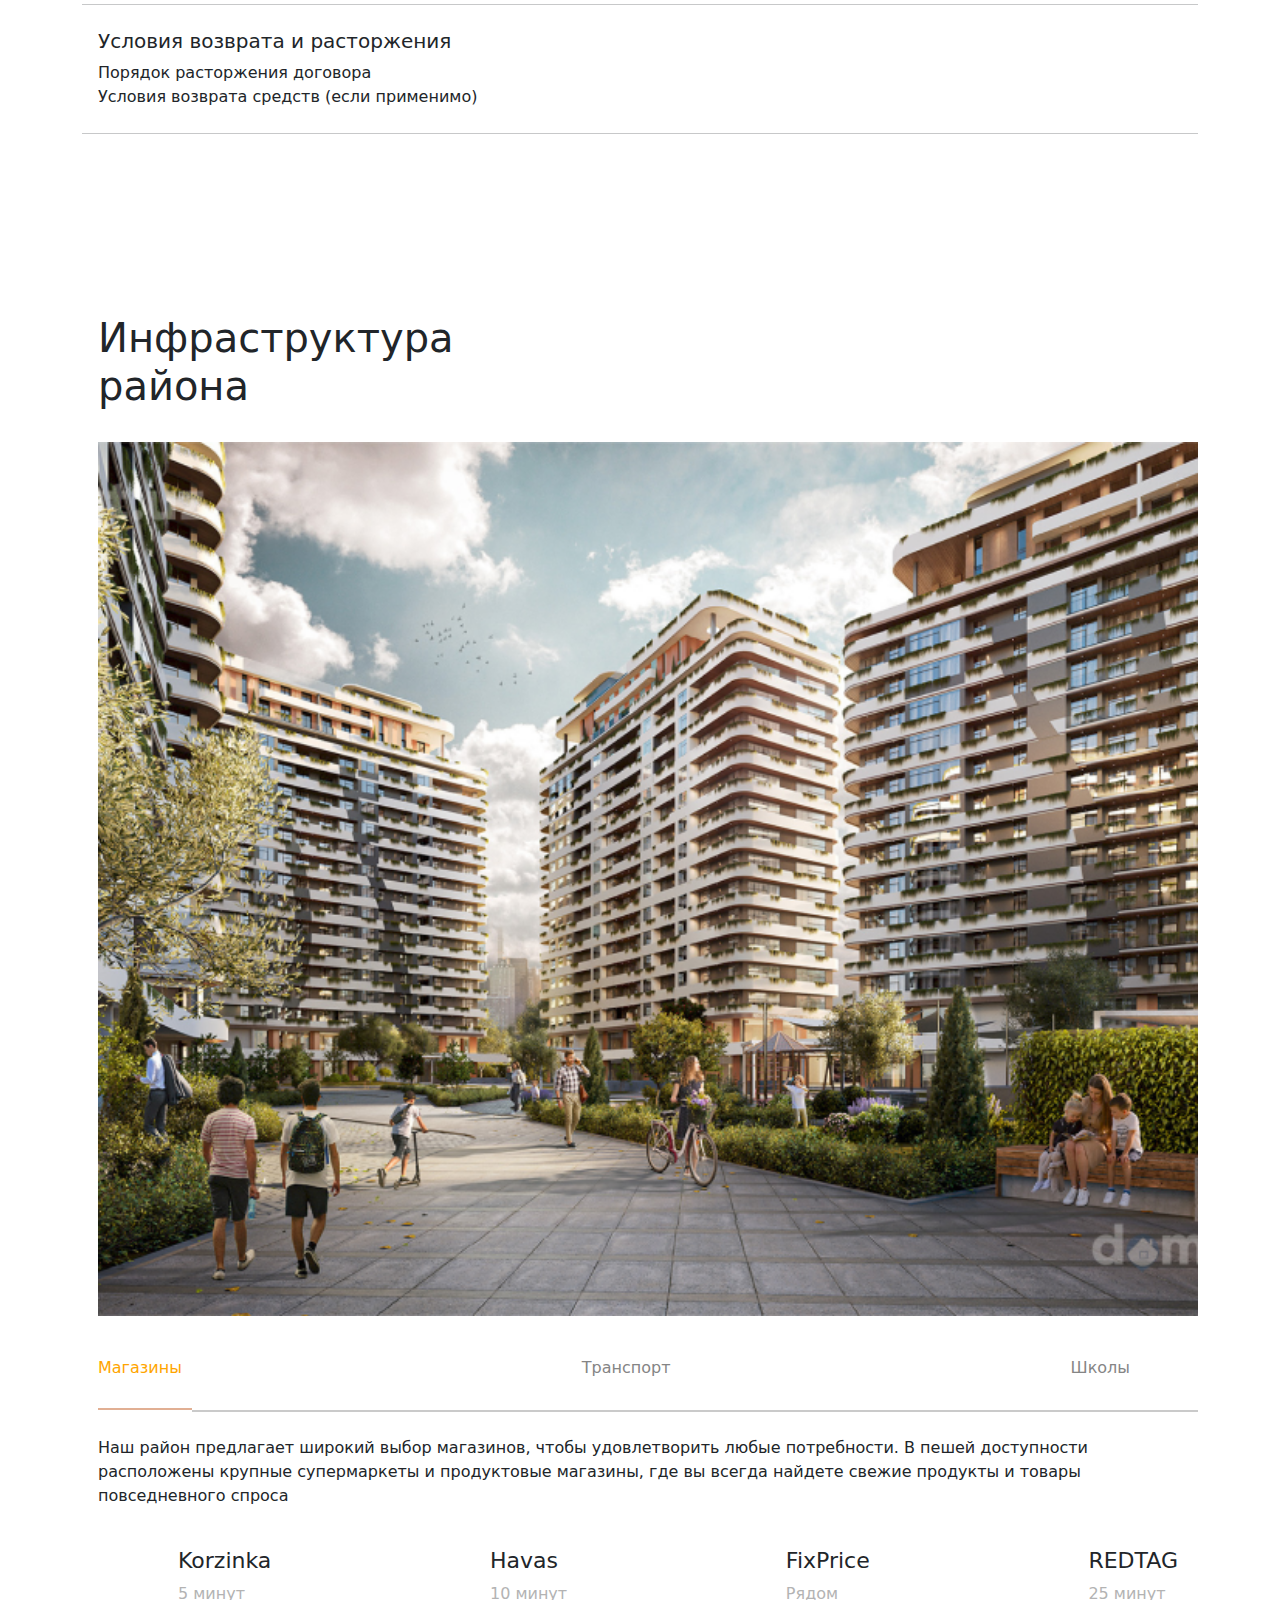
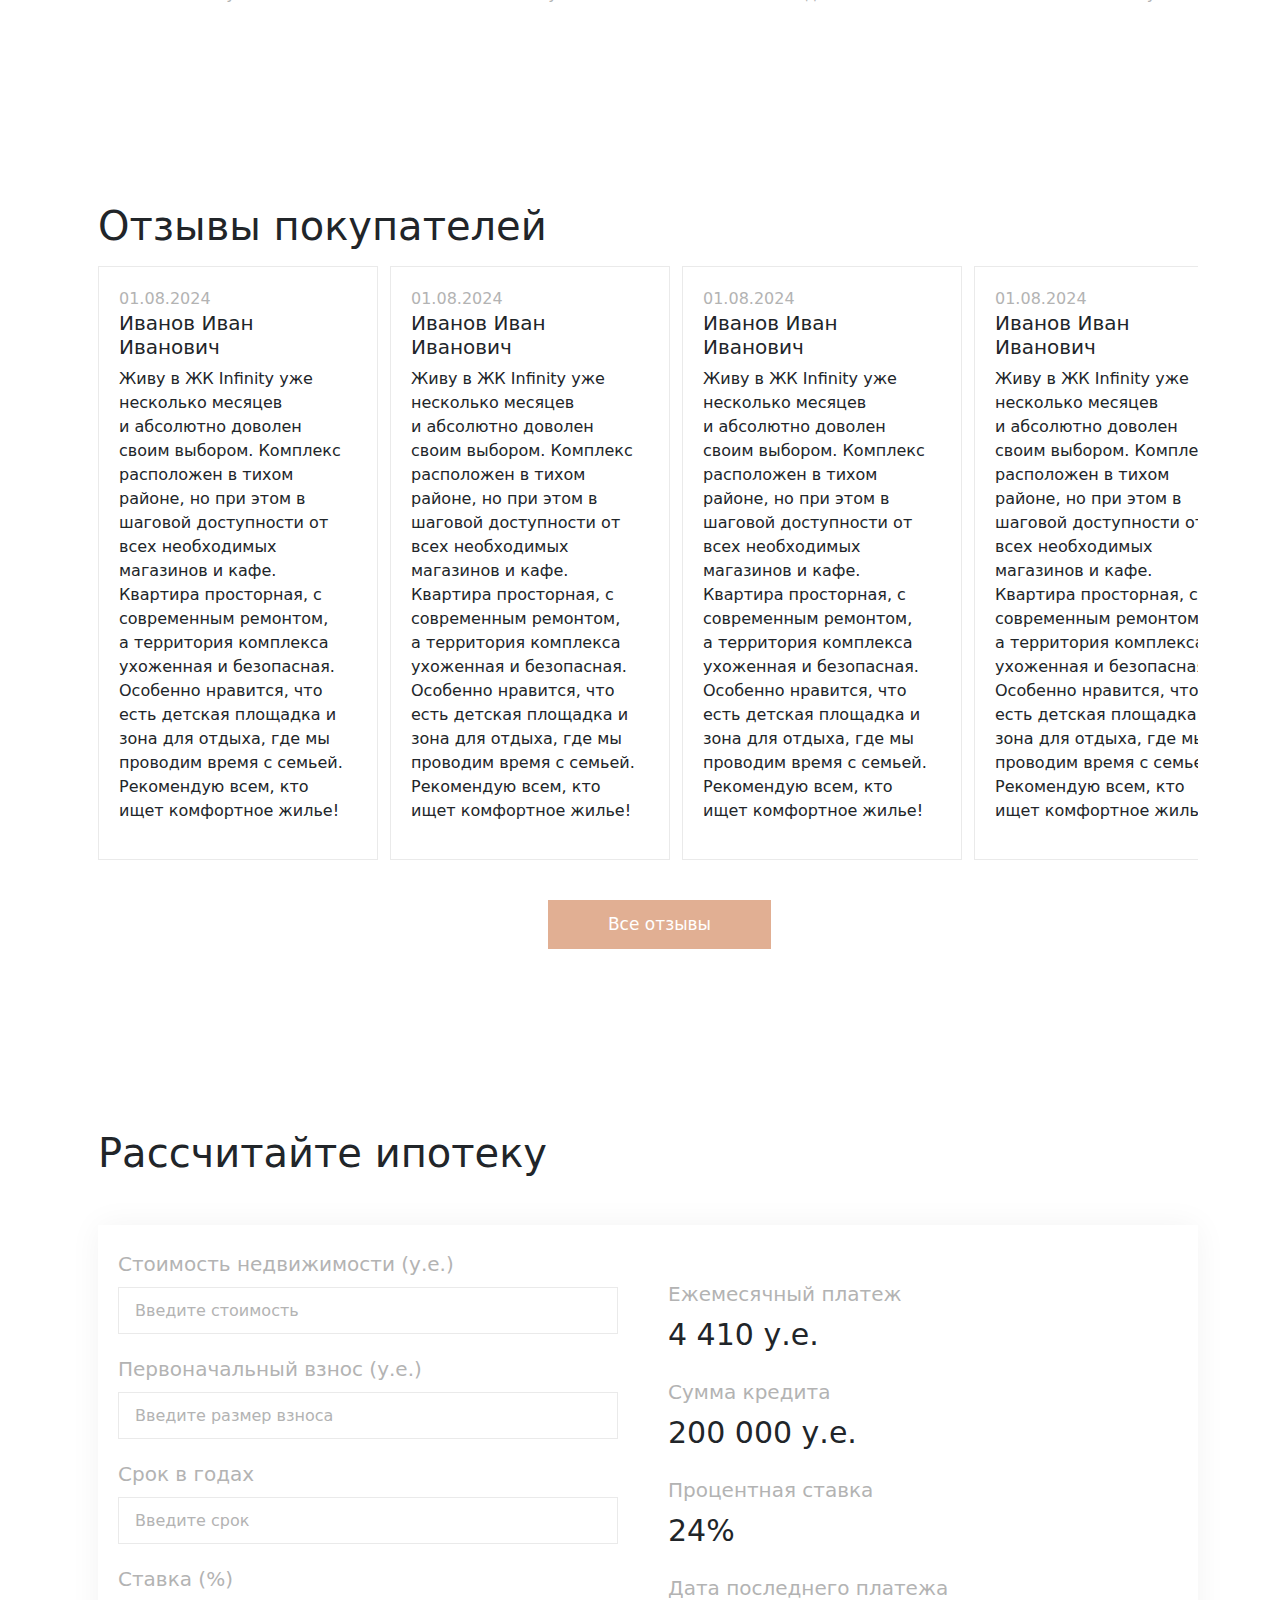
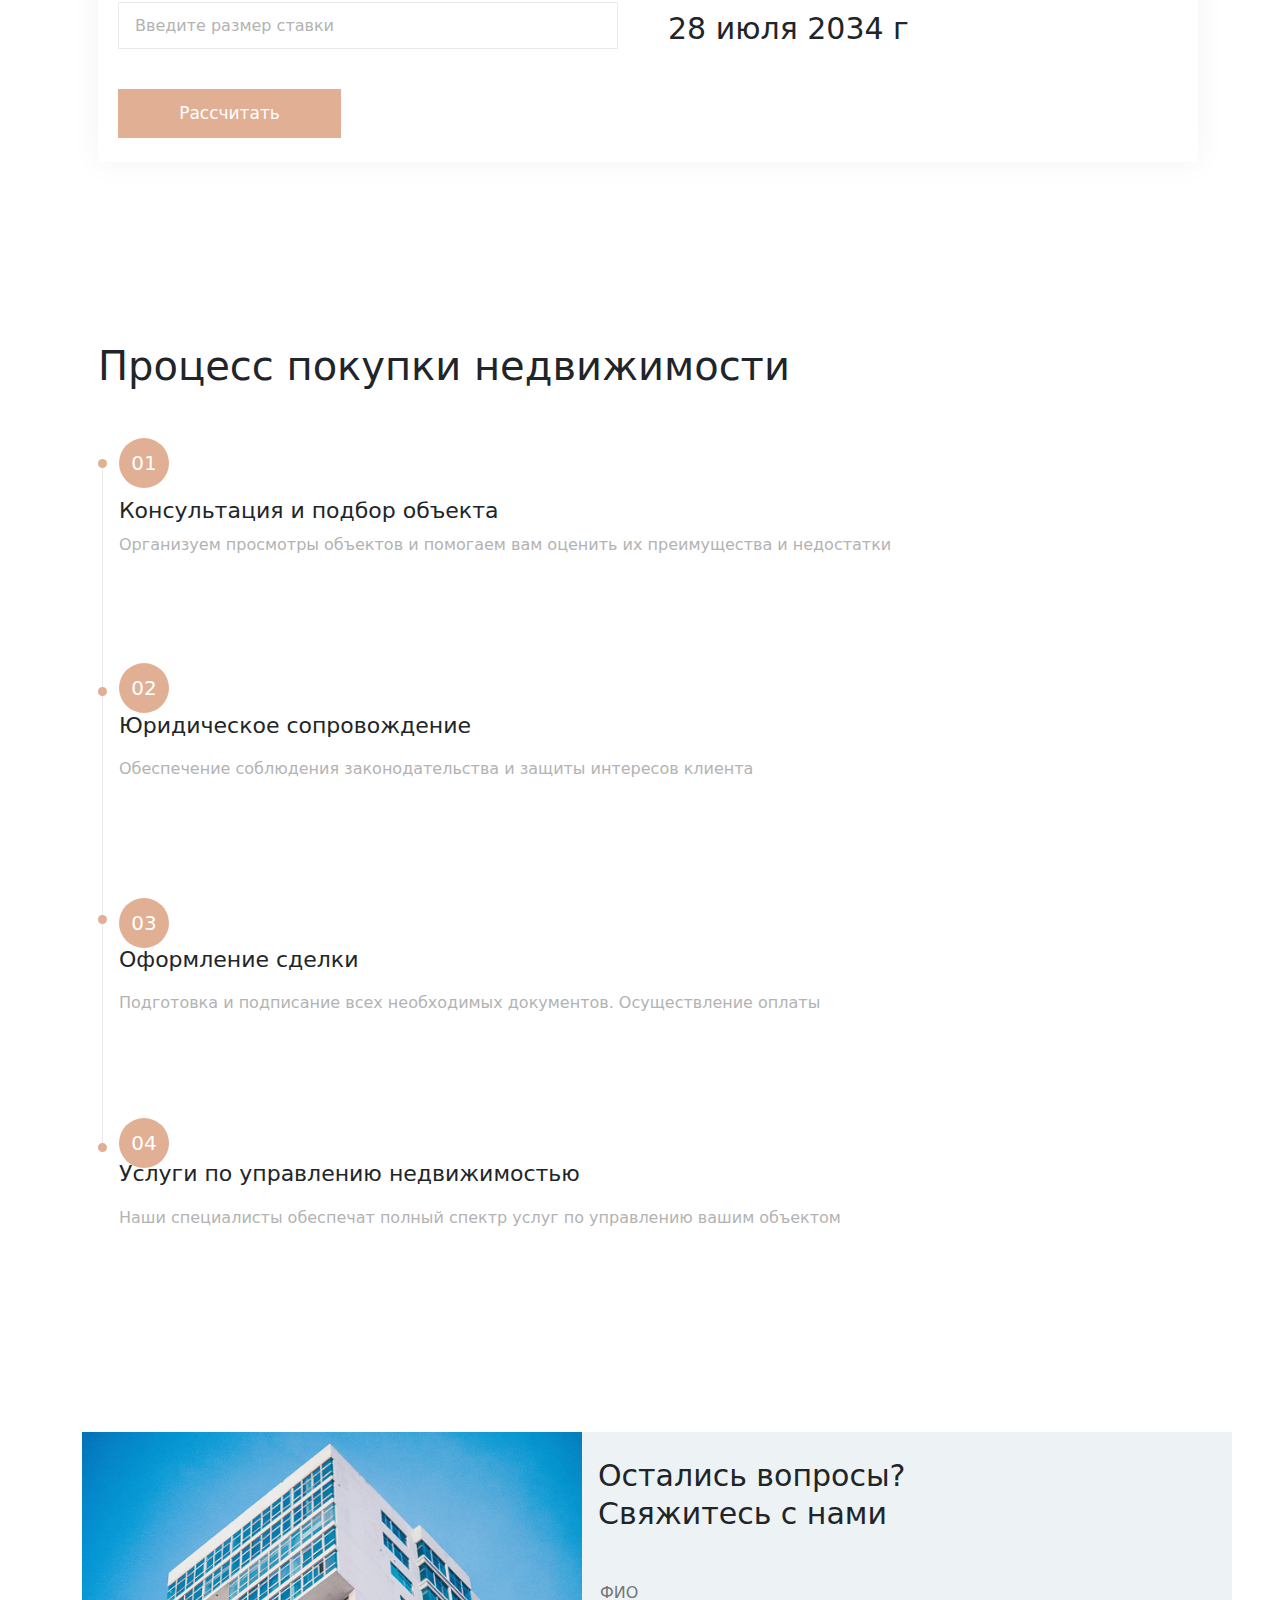
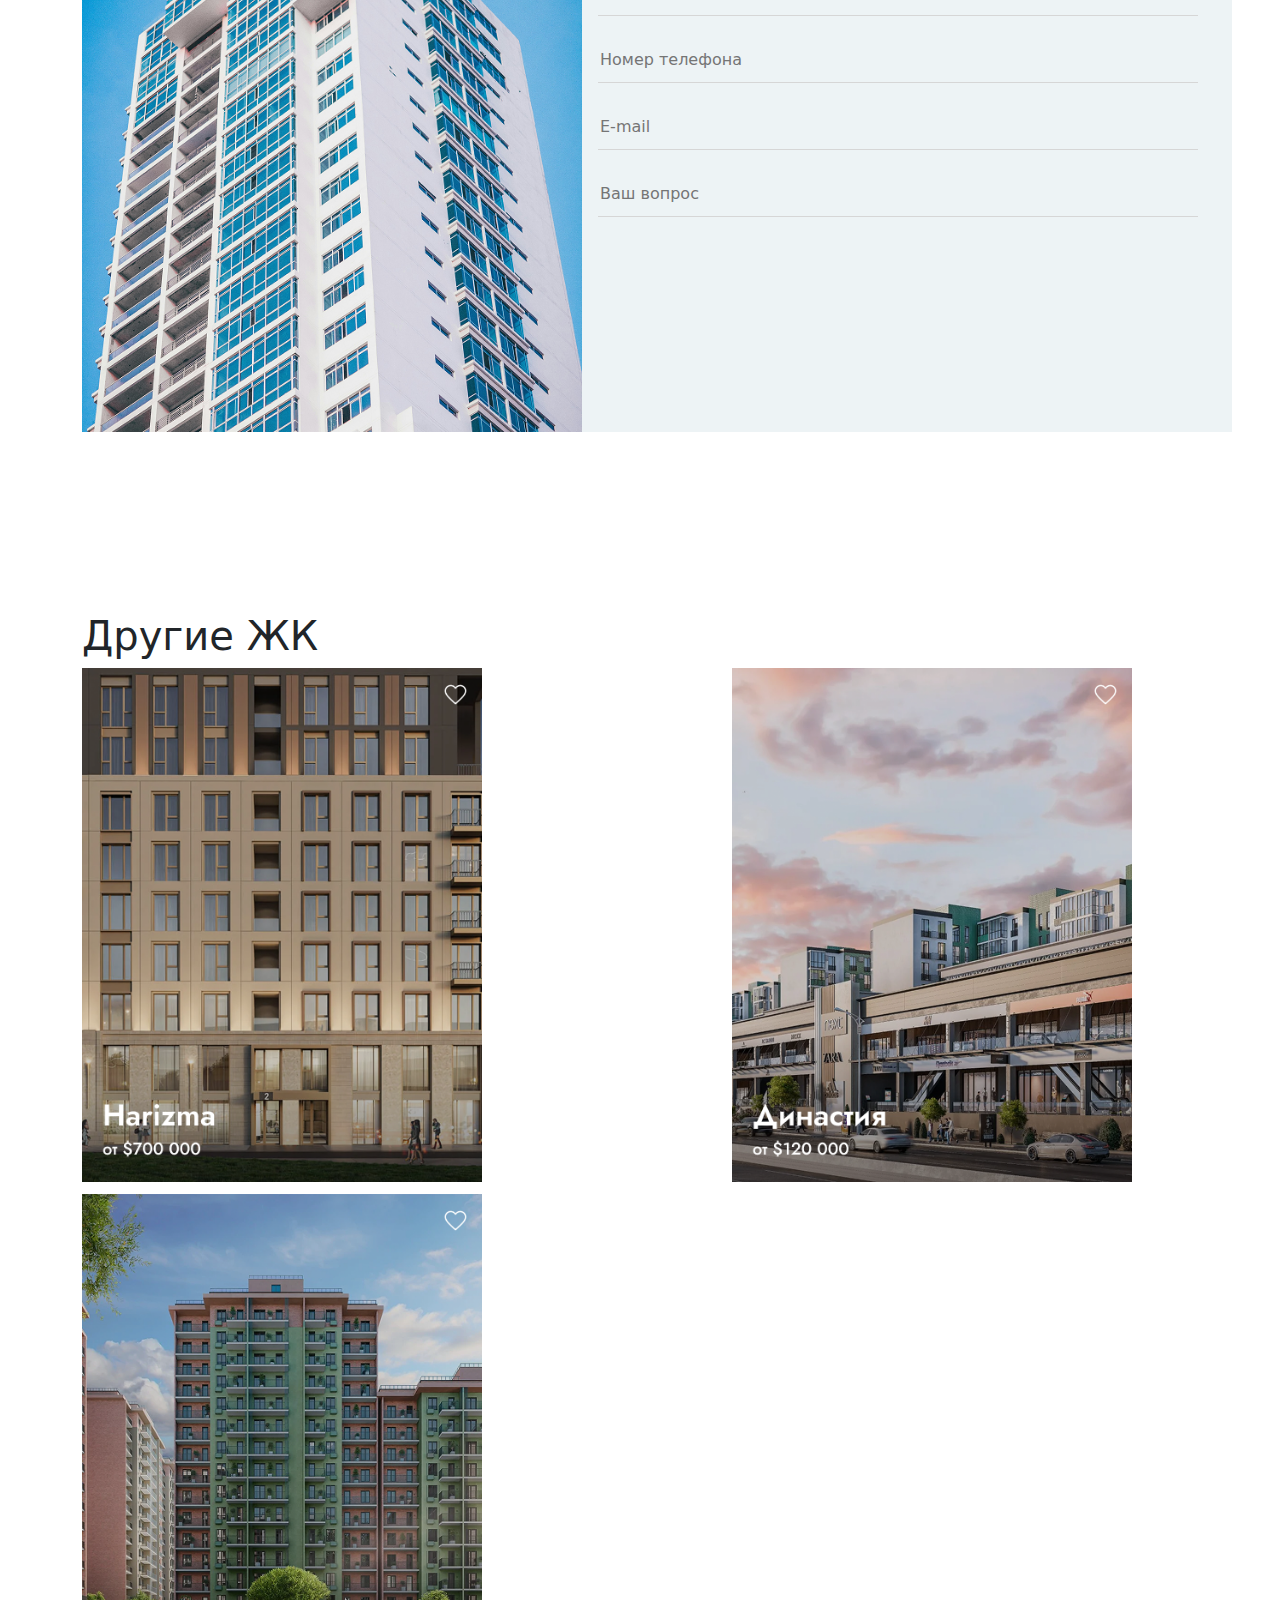
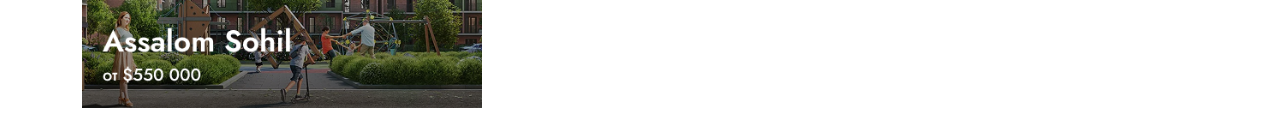
==== commit 5a76caa2: "add html end scss file tegs" ====
--- a/index.html
+++ b/index.html
@@ -183,14 +183,14 @@
                 Infinity <br> Клубный дом
               </h1>
               <a href="./buildingpg.html" class="infiniti__link">Позвонить</a>
-             </div>
-              
-              <div class="infiniti__box">
-                <img src="./images/imag_main.png" alt="" class="infiniti__pic mt-5">
-                <p class="infinite__deck" style="font-size: 15px; ">
-                  Дом имеет свой приватный, закрытый двор, с несколькими зонами отдыха для взрослых и детей. Отдельно предусмотрено помещение для консьержа и охраны. Из окон квартир открывается вид на эксклюзивный ландшафтный двор-парк общей площадью более 1 Га, с прогулочными аллеями, водными объектами и летним кинотеатром.
-                </p>
-              </div>
+            </div>
+            
+            <div class="infiniti__box">
+              <img src="./images/imag_main.png" alt="" class="infiniti__pic mt-5">
+              <p class="infinite__deck" style="font-size: 15px; ">
+                Дом имеет свой приватный, закрытый двор, с несколькими зонами отдыха для взрослых и детей. Отдельно предусмотрено помещение для консьержа и охраны. Из окон квартир открывается вид на эксклюзивный ландшафтный двор-парк общей площадью более 1 Га, с прогулочными аллеями, водными объектами и летним кинотеатром.
+              </p>
+            </div>
           </div>
           
           <div class="foto__box" style="margin-top: 180px; font-size: 30px;">
@@ -252,105 +252,106 @@
               </div>
             </div>
           </div>
-          <ul class="plan__title list-unstyled mt-3">
-            <li class="plan__list">
-              <img src="./images/plan 1.png" alt="" class="plan__pic">
-              <h3 class="plan__nmadr" style="font-size: 20px; margin-top: 16px;">3-я квартира в ЖК Infinity</h3>
-              <div class="etaj d-flex justify-content-between mt-3">
-                <p class="etaj__p text-info">Этаж</p>
-                <p class="etaj__number text-info">4</p>
-              </div>
-              <div class="etaj d-flex justify-content-between">
-                <p class="etaj__p text-info">Дом</p>
-                <p class="etaj__number text-info">8</p>
-              </div>
-              <div class="etaj d-flex justify-content-between">
-                <p class="etaj__p text-info">Подъезд</p>
-                <p class="etaj__number text-info">8</p>
-              </div>
-              <div class="etaj d-flex justify-content-between">
-                <p class="etaj__p text-info">Комнат</p>
-                <p class="etaj__number text-info">3</p>
-              </div>
-              <hr>
-              <p class="link__plan text-secondary" style="font-size: 20px;">$600 000</p>
-            </li>
-          </ul>
-          
-          <ul class="plan__title list-unstyled mt-3">
-            <li class="plan__list">
-              <img src="./images/plan 2.png" alt="" class="plan__pic">
-              <h3 class="plan__nmadr" style="font-size: 20px; margin-top: 16px;">3-я квартира в ЖК Infinity</h3>
-              <div class="etaj d-flex justify-content-between mt-3">
-                <p class="etaj__p text-info">Этаж</p>
-                <p class="etaj__number text-info">4</p>
-              </div>
-              <div class="etaj d-flex justify-content-between">
-                <p class="etaj__p text-info">Дом</p>
-                <p class="etaj__number text-info">8</p>
-              </div>
-              <div class="etaj d-flex justify-content-between">
-                <p class="etaj__p text-info">Подъезд</p>
-                <p class="etaj__number text-info">8</p>
-              </div>
-              <div class="etaj d-flex justify-content-between">
-                <p class="etaj__p text-info">Комнат</p>
-                <p class="etaj__number text-info">3</p>
-              </div>
-              <hr>
-              <p class="link__plan text-secondary" style="font-size: 20px;">$800 000</p>
-            </li>
-          </ul>
-          
-          <ul class="plan__title list-unstyled mt-3">
-            <li class="plan__list">
-              <img src="./images/plan 3.png" alt="" class="plan__pic">
-              <h3 class="plan__nmadr" style="font-size: 20px; margin-top: 16px;">3-я квартира в ЖК Infinity</h3>
-              <div class="etaj d-flex justify-content-between mt-3">
-                <p class="etaj__p text-info">Этаж</p>
-                <p class="etaj__number text-info">4</p>
-              </div>
-              <div class="etaj d-flex justify-content-between">
-                <p class="etaj__p text-info">Дом</p>
-                <p class="etaj__number text-info">8</p>
-              </div>
-              <div class="etaj d-flex justify-content-between">
-                <p class="etaj__p text-info">Подъезд</p>
-                <p class="etaj__number text-info">8</p>
-              </div>
-              <div class="etaj d-flex justify-content-between">
-                <p class="etaj__p text-info">Комнат</p>
-                <p class="etaj__number text-info">3</p>
-              </div>
-              <hr>
-              <p class="link__plan text-secondary" style="font-size: 20px;">$500 000</p>
-            </li>
-          </ul>
-          
-          <ul class="plan__title list-unstyled mt-3">
-            <li class="plan__list">
-              <img src="./images/plan 4.png" alt="" class="plan__pic">
-              <h3 class="plan__nmadr" style="font-size: 20px; margin-top: 16px;">3-я квартира в ЖК Infinity</h3>
-              <div class="etaj d-flex justify-content-between mt-3">
-                <p class="etaj__p text-info">Этаж</p>
-                <p class="etaj__number text-info">4</p>
-              </div>
-              <div class="etaj d-flex justify-content-between">
-                <p class="etaj__p text-info">Дом</p>
-                <p class="etaj__number text-info">8</p>
-              </div>
-              <div class="etaj d-flex justify-content-between">
-                <p class="etaj__p text-info">Подъезд</p>
-                <p class="etaj__number text-info">8</p>
-              </div>
-              <div class="etaj d-flex justify-content-between">
-                <p class="etaj__p text-info">Комнат</p>
-                <p class="etaj__number text-info">3</p>
-              </div>
-              <hr>
-              <p class="link__plan text-secondary" style="font-size: 20px;">$250 000</p>
-            </li>
-          </ul>
+          <div class="nmadrrr">
+            <ul class="plan__title list-unstyled mt-3">
+              <li class="plan__list">
+                <img src="./images/plan 1.png" alt="" class="plan__pic">
+                <h3 class="plan__nmadr" style="font-size: 20px; margin-top: 16px;">3-я квартира в ЖК Infinity</h3>
+                <div class="etaj d-flex justify-content-between mt-3">
+                  <p class="etaj__p text-info">Этаж</p>
+                  <p class="etaj__number text-info">4</p>
+                </div>
+                <div class="etaj d-flex justify-content-between">
+                  <p class="etaj__p text-info">Дом</p>
+                  <p class="etaj__number text-info">8</p>
+                </div>
+                <div class="etaj d-flex justify-content-between">
+                  <p class="etaj__p text-info">Подъезд</p>
+                  <p class="etaj__number text-info">8</p>
+                </div>
+                <div class="etaj d-flex justify-content-between">
+                  <p class="etaj__p text-info">Комнат</p>
+                  <p class="etaj__number text-info">3</p>
+                </div>
+                <hr>
+                <p class="link__plan text-secondary" style="font-size: 20px;">$600 000</p>
+              </li>
+            </ul>
+            
+            <ul class="plan__title list-unstyled mt-3">
+              <li class="plan__list">
+                <img src="./images/plan 2.png" alt="" class="plan__pic">
+                <h3 class="plan__nmadr" style="font-size: 20px; margin-top: 16px;">3-я квартира в ЖК Infinity</h3>
+                <div class="etaj d-flex justify-content-between mt-3">
+                  <p class="etaj__p text-info">Этаж</p>
+                  <p class="etaj__number text-info">4</p>
+                </div>
+                <div class="etaj d-flex justify-content-between">
+                  <p class="etaj__p text-info">Дом</p>
+                  <p class="etaj__number text-info">8</p>
+                </div>
+                <div class="etaj d-flex justify-content-between">
+                  <p class="etaj__p text-info">Подъезд</p>
+                  <p class="etaj__number text-info">8</p>
+                </div>
+                <div class="etaj d-flex justify-content-between">
+                  <p class="etaj__p text-info">Комнат</p>
+                  <p class="etaj__number text-info">3</p>
+                </div>
+                <hr>
+                <p class="link__plan text-secondary" style="font-size: 20px;">$800 000</p>
+              </li>
+            </ul>
+            
+            <ul class="plan__title list-unstyled mt-3">
+              <li class="plan__list">
+                <img src="./images/plan 3.png" alt="" class="plan__pic">
+                <h3 class="plan__nmadr" style="font-size: 20px; margin-top: 16px;">3-я квартира в ЖК Infinity</h3>
+                <div class="etaj d-flex justify-content-between mt-3">
+                  <p class="etaj__p text-info">Этаж</p>
+                  <p class="etaj__number text-info">4</p>
+                </div>
+                <div class="etaj d-flex justify-content-between">
+                  <p class="etaj__p text-info">Дом</p>
+                  <p class="etaj__number text-info">8</p>
+                </div>
+                <div class="etaj d-flex justify-content-between">
+                  <p class="etaj__p text-info">Подъезд</p>
+                  <p class="etaj__number text-info">8</p>
+                </div>
+                <div class="etaj d-flex justify-content-between">
+                  <p class="etaj__p text-info">Комнат</p>
+                  <p class="etaj__number text-info">3</p>
+                </div>
+                <hr>
+                <p class="link__plan text-secondary" style="font-size: 20px;">$500 000</p>
+              </li>
+            </ul>
+            <ul class="plan__title list-unstyled mt-3">
+              <li class="plan__list">
+                <img src="./images/plan 4.png" alt="" class="plan__pic">
+                <h3 class="plan__nmadr" style="font-size: 20px; margin-top: 16px;">3-я квартира в ЖК Infinity</h3>
+                <div class="etaj d-flex justify-content-between mt-3">
+                  <p class="etaj__p text-info">Этаж</p>
+                  <p class="etaj__number text-info">4</p>
+                </div>
+                <div class="etaj d-flex justify-content-between">
+                  <p class="etaj__p text-info">Дом</p>
+                  <p class="etaj__number text-info">8</p>
+                </div>
+                <div class="etaj d-flex justify-content-between">
+                  <p class="etaj__p text-info">Подъезд</p>
+                  <p class="etaj__number text-info">8</p>
+                </div>
+                <div class="etaj d-flex justify-content-between">
+                  <p class="etaj__p text-info">Комнат</p>
+                  <p class="etaj__number text-info">3</p>
+                </div>
+                <hr>
+                <p class="link__plan text-secondary" style="font-size: 20px;">$250 000</p>
+              </li>
+            </ul>
+          </div>
           <a href="" class="plan__linkk">Загрузить все</a>
         </div>
       </div>
@@ -515,7 +516,7 @@
               Живу в ЖК Infinity уже несколько месяцев и абсолютно доволен своим выбором. Комплекс расположен в тихом районе, но при этом в шаговой доступности от всех необходимых магазинов и кафе. Квартира просторная, с современным ремонтом, а территория комплекса ухоженная и безопасная. Особенно нравится, что есть детская площадка и зона для отдыха, где мы проводим время с семьей. Рекомендую всем, кто ищет комфортное жилье!
             </p>
           </li>
-          
+
           <li class="sharxlar__list flex-shrink-0">
             <p class="sharxlar__sana text-info">
               01.08.2024
@@ -528,6 +529,32 @@
               Живу в ЖК Infinity уже несколько месяцев и абсолютно доволен своим выбором. Комплекс расположен в тихом районе, но при этом в шаговой доступности от всех необходимых магазинов и кафе. Квартира просторная, с современным ремонтом, а территория комплекса ухоженная и безопасная. Особенно нравится, что есть детская площадка и зона для отдыха, где мы проводим время с семьей. Рекомендую всем, кто ищет комфортное жилье!
             </p>
           </li>
+
+          <li class="sharxlar__list flex-shrink-0">
+            <p class="sharxlar__sana text-info">
+              01.08.2024
+            </p>
+            <h2 class="sharxlar__ism" style="font-size: 20px;">
+              Иванов Иван Иванович
+            </h2>
+            
+            <p class="sharxlar__malumot">
+              Живу в ЖК Infinity уже несколько месяцев и абсолютно доволен своим выбором. Комплекс расположен в тихом районе, но при этом в шаговой доступности от всех необходимых магазинов и кафе. Квартира просторная, с современным ремонтом, а территория комплекса ухоженная и безопасная. Особенно нравится, что есть детская площадка и зона для отдыха, где мы проводим время с семьей. Рекомендую всем, кто ищет комфортное жилье!
+            </p>
+          </li>
+          
+          <li class="sharxlar__list flex-shrink-0">
+            <p class="sharxlar__sana text-info">
+              01.08.2024
+            </p>
+            <h2 class="sharxlar__ism" style="font-size: 20px;">
+              Иванов Иван Иванович
+            </h2>
+            
+            <p class="sharxlar__malumot">
+              Живу в ЖК Infinity уже несколько месяцев и абсолютно доволен своим выбором. Комплекс расположен в тихом районе, но при этом в шаговой доступности от всех необходимых магазинов и кафе. Квартира просторная, с современным ремонтом, а территория комплекса ухоженная и безопасная. Особенно нравится, что есть детская площадка и зона для отдыха, где мы проводим время с семьей. Рекомендую всем, кто ищет комфортное жилье!
+            </p>
+          </li>
         </ul>
         <a href="" class="sharxlar__link">Все отзывы</a>
       </div>
@@ -537,11 +564,12 @@
   <section class="sotb-olish">
     <div class="container">
       <div class="sobt-olish__wrapper" style="margin-left: 16px;">
-        <h1 class="sotb-olish" style="font-size: 30px; margin-top: 180px;">
+        <h1 class="sotb-olish__gg" style="font-size: 30px; margin-top: 180px;">
           Рассчитайте ипотеку
         </h1>
         
         <form action="" class="sotb-olish__form mt-5">
+        <div class="klqs">
           <p class="sotb-olish__deck text-info">
             Стоимость недвижимости (у.е.)
           </p>
@@ -563,36 +591,39 @@
           <input type="text" class="sotb-olish__input mt-2" placeholder="Введите размер ставки">
           
           <a href="" class="sotb-olish__link">Рассчитать</a>
+        </div>
           
           <hr class="sotb-olish text-info mt-5">
           
-          <p class="sotb-olish__deck m-0 text-info">
-            Ежемесячный платеж
-          </p>
-          <h1 class="sotb-olish__text mt-2" style="font-size: 22px;">
-            4 410 у.е.
-          </h1>
-          
-          <p class="sotb-olish__deck m-0 mt-4 text-info">
-            Сумма кредита
-          </p>
-          <h1 class="sotb-olish__text mt-2" style="font-size: 22px;">
-            200 000 у.е.
-          </h1>
-          
-          <p class="sotb-olish__deck m-0 mt-4 text-info">
-            Процентная ставка
-          </p>
-          <h1 class="sotb-olish__text mt-2" style="font-size: 22px;">
-            24%
-          </h1>
-          
-          <p class="sotb-olish__deck m-0 mt-4 text-info">
-            Дата последнего платежа
-          </p>
-          <h1 class="sotb-olish__text mt-2" style="font-size: 22px;">
-            28 июля 2034 г
-          </h1>
+          <div class="glyu">
+            <p class="sotb-olish__deck m-0 text-info">
+              Ежемесячный платеж
+            </p>
+            <h1 class="sotb-olish__text mt-2" style="font-size: 22px;">
+              4 410 у.е.
+            </h1>
+            
+            <p class="sotb-olish__deck m-0 mt-4 text-info">
+              Сумма кредита
+            </p>
+            <h1 class="sotb-olish__text mt-2" style="font-size: 22px;">
+              200 000 у.е.
+            </h1>
+            
+            <p class="sotb-olish__deck m-0 mt-4 text-info">
+              Процентная ставка
+            </p>
+            <h1 class="sotb-olish__text mt-2" style="font-size: 22px;">
+              24%
+            </h1>
+            
+            <p class="sotb-olish__deck m-0 mt-4 text-info">
+              Дата последнего платежа
+            </p>
+            <h1 class="sotb-olish__text mt-2" style="font-size: 22px;">
+              28 июля 2034 г
+            </h1>
+          </div>
         </form>
       </div>
     </div>
@@ -601,7 +632,7 @@
   <section class="uy-olish">
     <div class="container">
       <div class="uy-olish__wrapper" style="margin-left: 16px; margin-top: 180px;">
-        <h1 class="uy-olish" style="font-size: 30px;">
+        <h1 class="uy-olish__hh" style="font-size: 30px;">
           Процесс покупки недвижимости
         </h1>
         
@@ -664,9 +695,12 @@
     <div class="container">
       <div class="boglanish__wrapper">
         <div class="boglanish__box">
-          <img src="./images/Photo.png" alt="" class="boglanish__pic">
+         <div class="kglkmk">
+           <img src="./images/Photo.png" alt="" class="boglanish__pic">
+        </div>
+         <div class="rhjjkw">
           <p class="boglanish__text" style="font-size: 30px; line-height: 38px; font-weight: 500; margin-left: 16px; margin-top: 25px;    ">
-            Остались вопросы? Свяжитесь с нами
+            Остались вопросы? <br> Свяжитесь с нами
           </p>
           
           <form action="" class="boglanish__form">
@@ -679,6 +713,7 @@
             <input type="text" class="boglanish__input" placeholder="Ваш вопрос">
           </form>
           
+         </div>
           <a href="" class="boglanish__link">Отправить</a>
         </div>
       </div>
